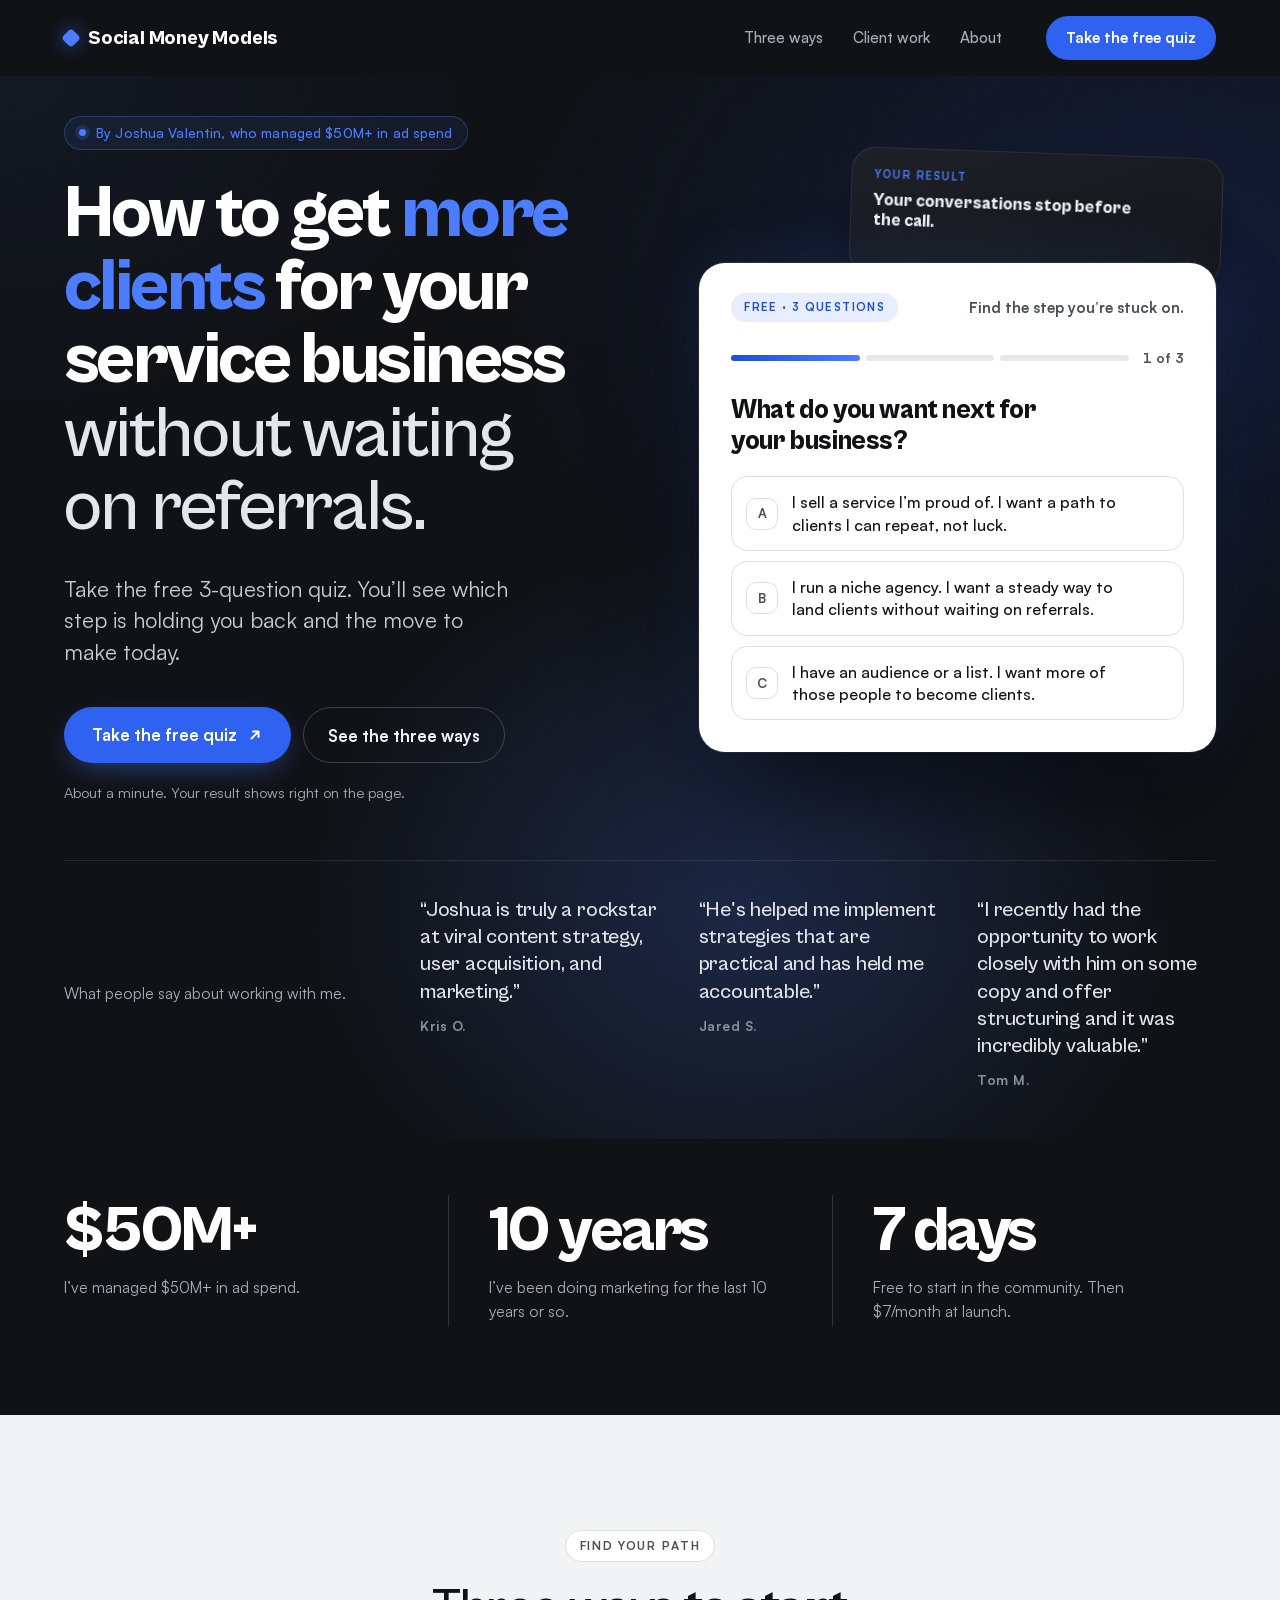
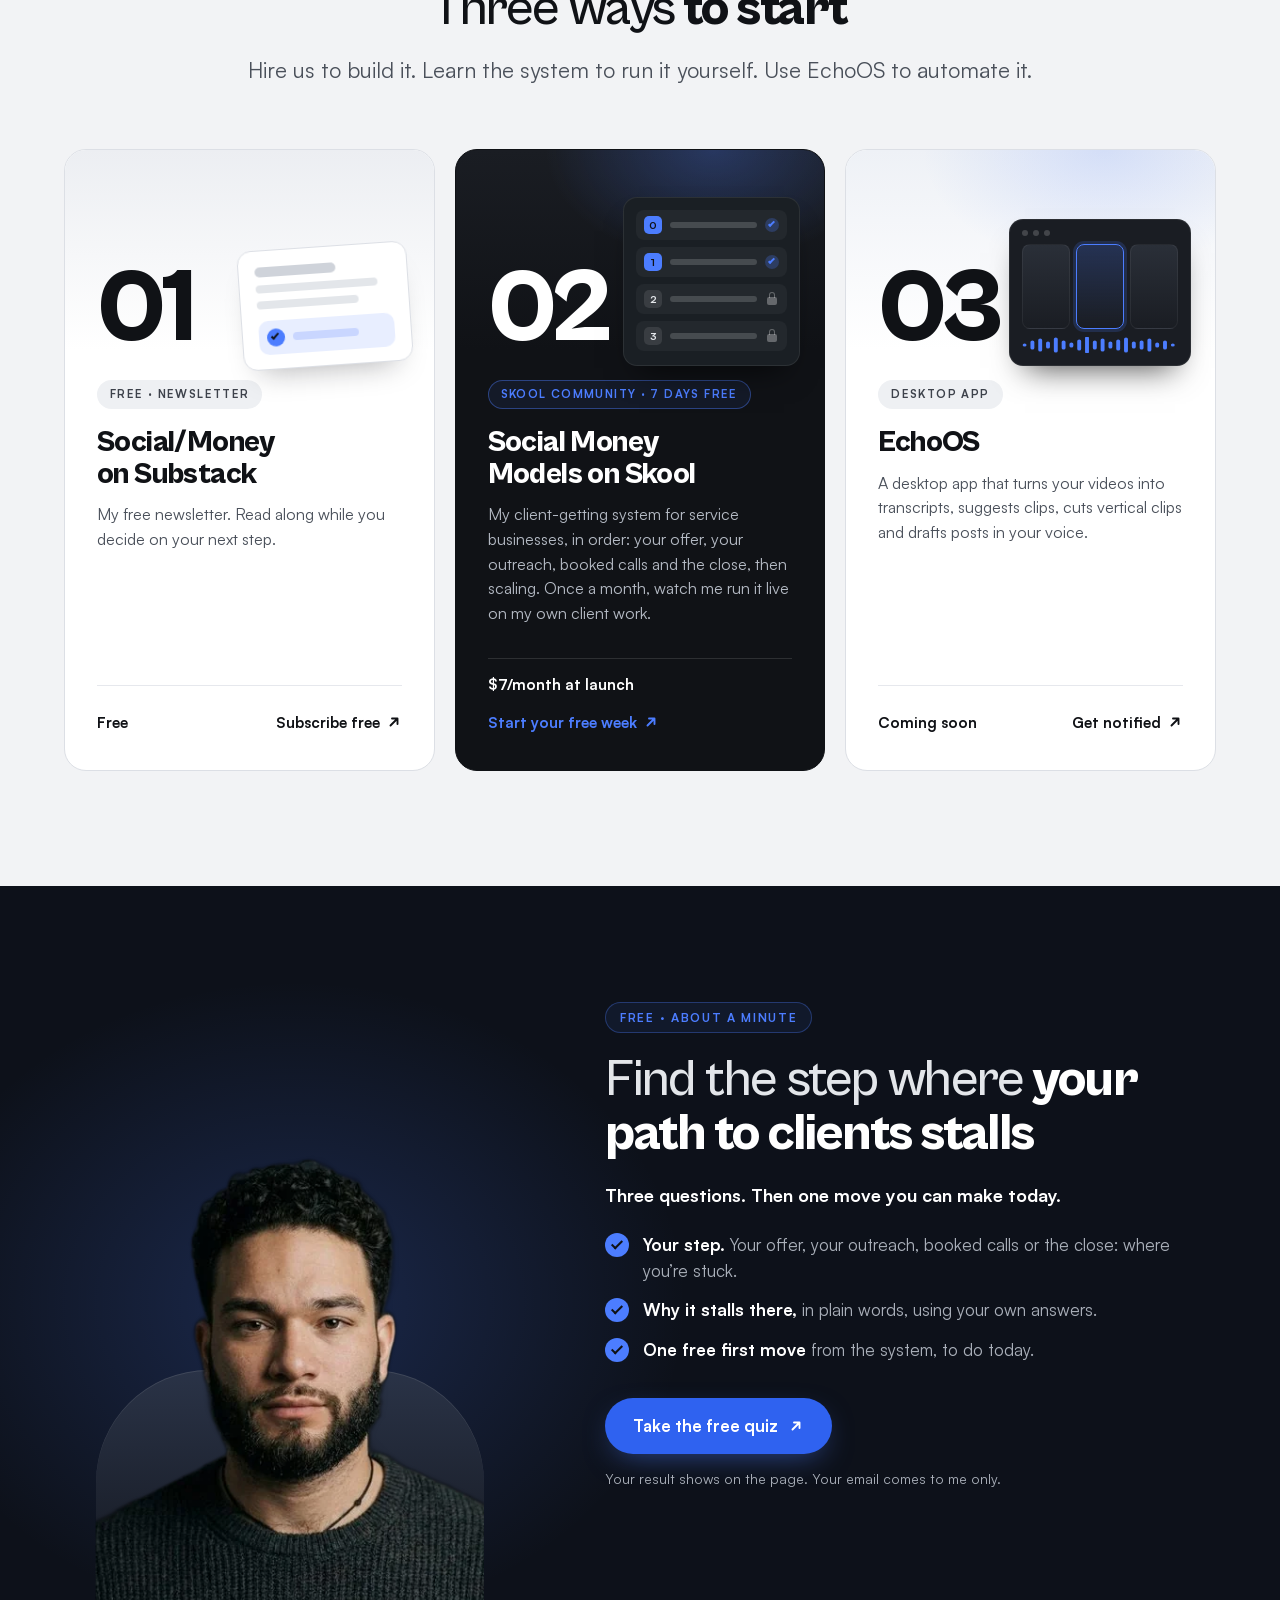
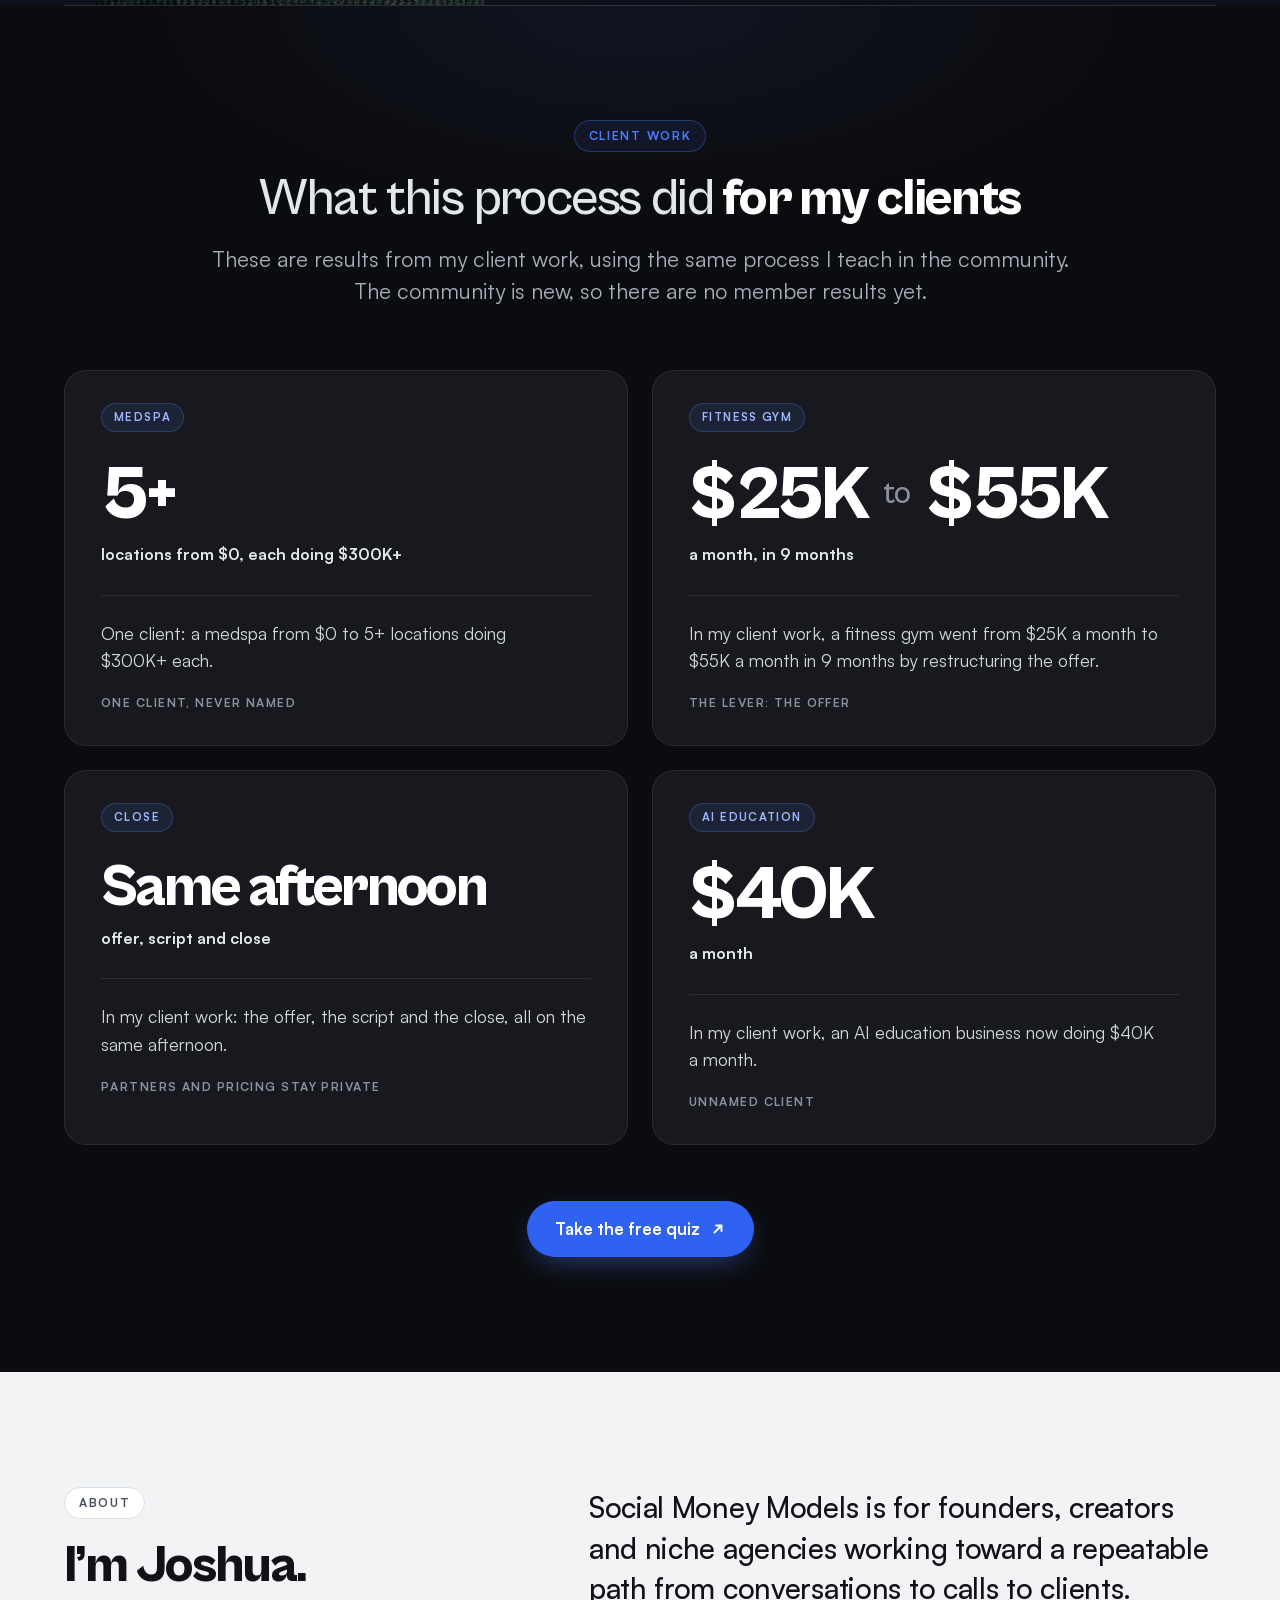
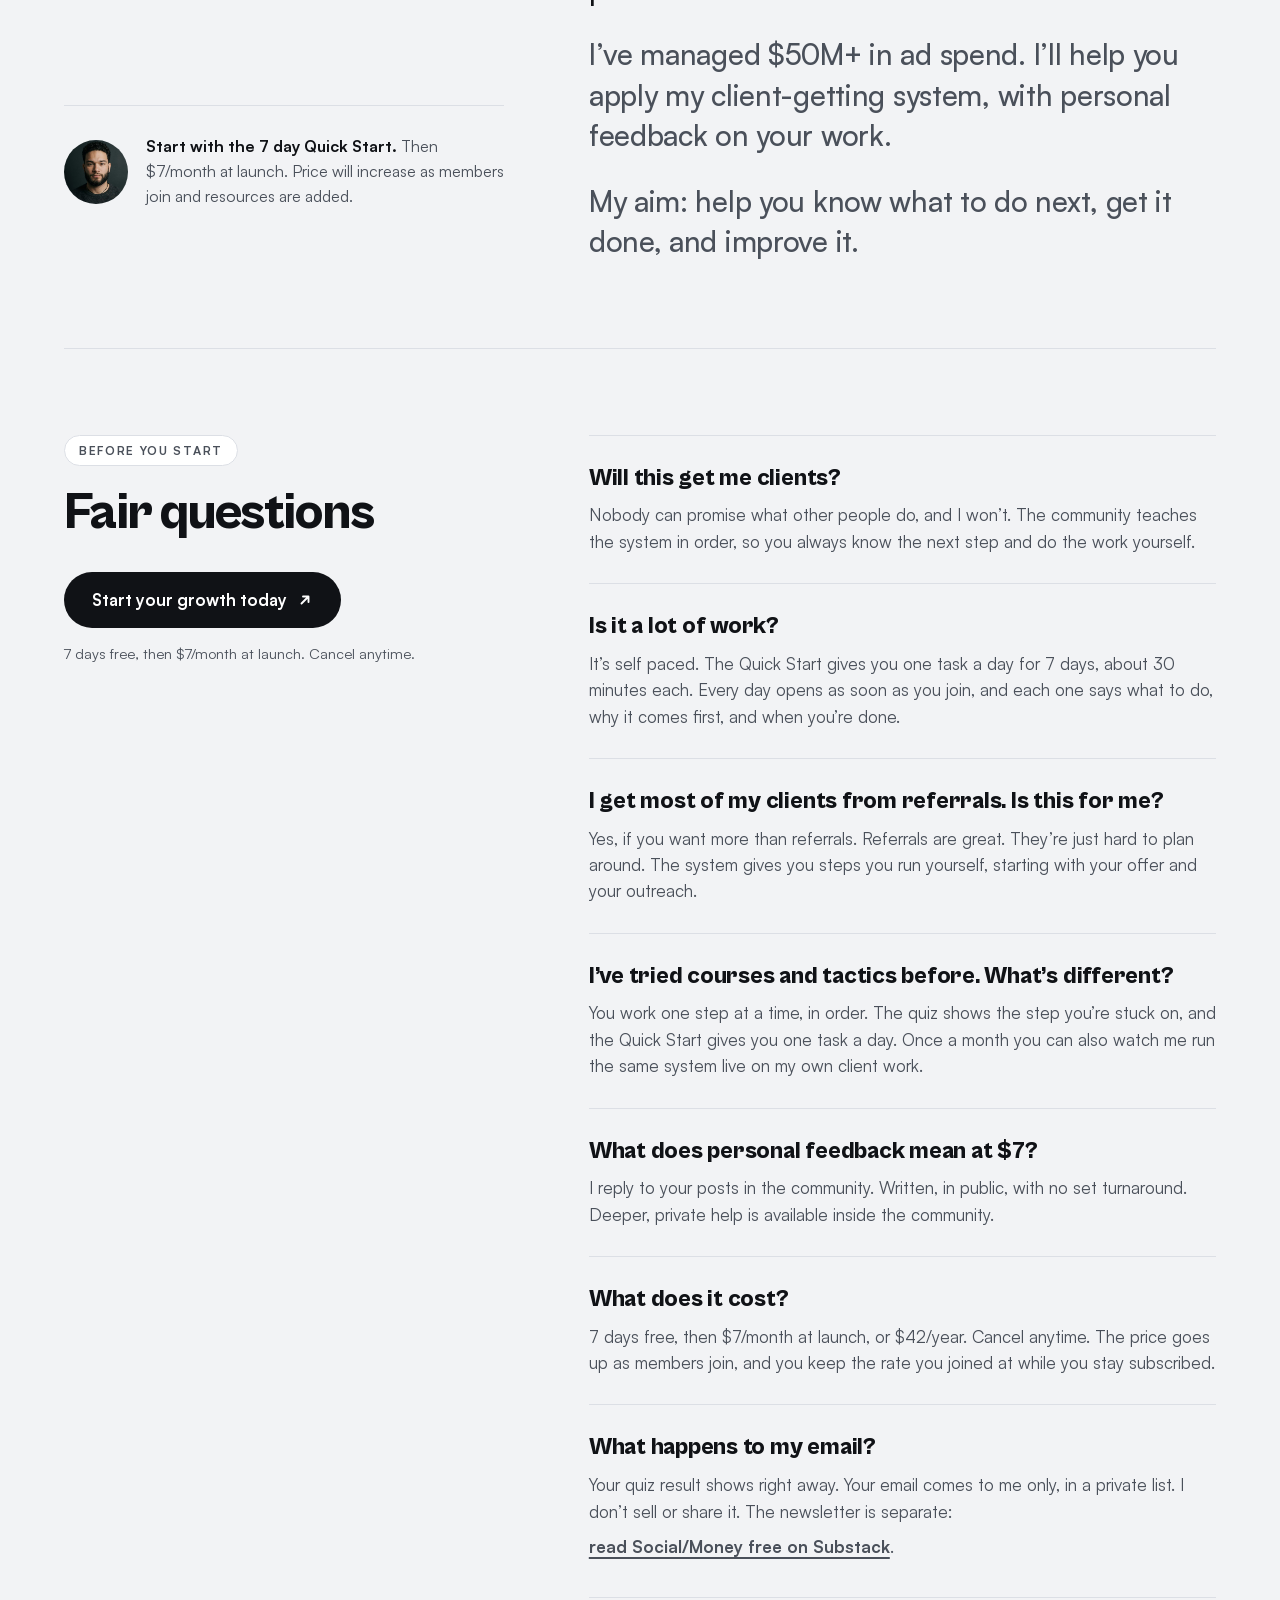
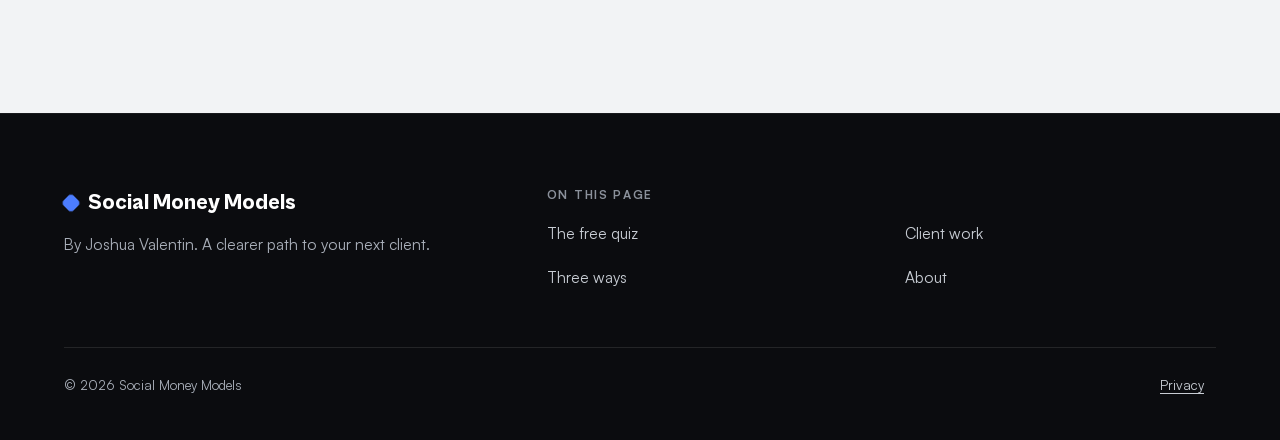
==== index.html @ dfa4a701 "Step 0 copy: one message to the whole list (D53), not up to five people" ====
<!doctype html>
<html lang="en" class="no-js">
<head>
<meta charset="utf-8">
<meta name="viewport" content="width=device-width, initial-scale=1">
<meta name="theme-color" content="#101216">
<title>How to get more clients for your service business | Social Money Models</title>
<meta name="description" content="Three questions show which step is holding your service business back, and the move to make today. By Joshua Valentin, who managed $50M+ in ad spend.">
<script>document.documentElement.className = 'js';</script>
<link rel="preload" href="assets/fonts/cabinet-grotesk-800.woff2" as="font" type="font/woff2" crossorigin>
<link rel="preload" href="assets/fonts/satoshi-400.woff2" as="font" type="font/woff2" crossorigin>
<link rel="stylesheet" href="assets/site.css">
<link rel="canonical" href="https://socialmoneymodels.com/">
<meta property="og:type" content="website">
<meta property="og:url" content="https://socialmoneymodels.com/">
<meta property="og:title" content="How to get more clients for your service business | Social Money Models">
<meta property="og:description" content="Three questions show which step is holding your service business back, and the move to make today. By Joshua Valentin, who managed $50M+ in ad spend.">
</head>
<body>
<a class="skip" href="#quiz">Skip to the 3 questions</a>

<header class="nav">
  <div class="wrap nav__in">
    <a class="nav__mark" href="#top">Social Money Models</a>
    <nav class="nav__links" aria-label="Sections">
      <a href="#ways">Three ways</a>
      <a href="#work">Client work</a>
      <a href="#about">About</a>
    </nav>
    <a class="pill-btn js-start" href="#quiz">Take the free quiz</a>
  </div>
</header>

<main id="main">
<div id="home">

  <section class="hero" id="top" aria-labelledby="hero-title">
    <div class="wrap hero__grid">
      <div class="hero__copy">
        <p class="eyebrow eyebrow--dark"><span class="eyebrow__dot" aria-hidden="true"></span>By Joshua Valentin, who managed $50M+ in ad spend</p>
        <h1 id="hero-title" class="hero__title" tabindex="-1">How to get <em>more clients</em> for your service business <span class="lt">without waiting on referrals.</span></h1>
        <p class="hero__sub">Take the free 3-question quiz. You’ll see which step is holding you back and the move to make today.</p>
        <div class="hero__acts">
          <a class="btn btn--accent js-start" href="#quiz">Take the free quiz <svg class="i" viewBox="0 0 16 16" aria-hidden="true"><path d="M4.5 11.5l7-7M6 4.5h5.5V10"/></svg></a>
          <a class="btn-ghost" href="#ways">See the three ways</a>
        </div>
        <p class="hero__under">About a minute. Your result shows right on the page.</p>
      </div>

      <div class="hero__stage">
        <div class="peek" aria-hidden="true">
          <p class="peek__tag">Your result</p>
          <p class="peek__title">Your conversations stop before the call.</p>
        </div>

        <div class="quiz" id="quiz" tabindex="-1">
          <div class="quiz__head">
            <span class="tag tag--soft">Free · 3 questions</span>
            <p class="quiz__title">Find the step you’re stuck on.</p>
          </div>

          <div class="nojs">
            <p>The 3-question quiz needs JavaScript. Here are the four places the path to clients stalls. Pick the one that sounds like you.</p>
            <details>
              <summary>I can’t say my offer in one clear line yet, or my contacts are scattered all over.</summary>
              <p><strong>Your step: the Prereq.</strong> Your offer and your list come first. Today, write one sentence that says who your service helps, the outcome, and the price.</p>
            </details>
            <details>
              <summary>Plenty of people know me and what I do, but almost nobody asks to work with me.</summary>
              <p><strong>Your step: Step 0 and Step 1.</strong> People know your work, but it isn’t turning into clients. Today, send one message to everyone who already knows your work, and offer them one short, useful thing.</p>
            </details>
            <details>
              <summary>Conversations start, but they rarely turn into a booked call.</summary>
              <p><strong>Your step: Step 2, DM to booked call.</strong> Your conversations stop before the call. Today, list every open conversation and write one next action for each.</p>
            </details>
            <details>
              <summary>I get on calls, but too many end with “let me think about it.”</summary>
              <p><strong>Your step: Step 3, the close call.</strong> Your calls end without a decision. Today, write down what your last three callers said, in their words, next to what you offered.</p>
            </details>
            <a class="btn btn--accent nojs__btn" data-skool href="https://www.skool.com/social-money-models-7594" rel="noopener">Start your growth today</a>
          </div>

          <form class="quiz__form" id="quiz-form" novalidate>
            <div class="quiz__bar">
              <button type="button" class="back" hidden><svg class="i" viewBox="0 0 16 16" aria-hidden="true"><path d="M10 3.5L5.5 8l4.5 4.5"/></svg>Back</button>
              <div class="progress" aria-hidden="true"><span></span><span></span><span></span></div>
              <p class="count" aria-live="polite">1 of 3</p>
            </div>

            <fieldset class="step" data-step="1">
              <legend class="sr">Question 1 of 3</legend>
              <p class="q" tabindex="-1" id="q1">What do you want next for your business?</p>
              <div class="opts" role="group" aria-labelledby="q1">
                <button type="button" class="opt" data-q="1" data-v="a"><span class="opt__key" aria-hidden="true">A</span><span class="opt__text">I sell a service I’m proud of. I want a path to clients I can repeat, not luck.</span></button>
                <button type="button" class="opt" data-q="1" data-v="b"><span class="opt__key" aria-hidden="true">B</span><span class="opt__text">I run a niche agency. I want a steady way to land clients without waiting on referrals.</span></button>
                <button type="button" class="opt" data-q="1" data-v="c"><span class="opt__key" aria-hidden="true">C</span><span class="opt__text">I have an audience or a list. I want more of those people to become clients.</span></button>
              </div>
            </fieldset>

            <fieldset class="step" data-step="2" hidden>
              <legend class="sr">Question 2 of 3</legend>
              <p class="q" tabindex="-1" id="q2">On a normal week, I tend to…</p>
              <div class="opts" role="group" aria-labelledby="q2">
                <button type="button" class="opt" data-q="2" data-v="a"><span class="opt__key" aria-hidden="true">A</span><span class="opt__text">Do great work for my clients, and find new ones when I can.</span></button>
                <button type="button" class="opt" data-q="2" data-v="b"><span class="opt__key" aria-hidden="true">B</span><span class="opt__text">Post something useful, then wait for people to reach out.</span></button>
                <button type="button" class="opt" data-q="2" data-v="c"><span class="opt__key" aria-hidden="true">C</span><span class="opt__text">Try a new tactic, then drop it when it doesn’t land fast.</span></button>
                <button type="button" class="opt" data-q="2" data-v="d"><span class="opt__key" aria-hidden="true">D</span><span class="opt__text">Talk to interested people, then let it drift when I’m busy.</span></button>
              </div>
            </fieldset>

            <fieldset class="step" data-step="3" hidden>
              <legend class="sr">Question 3 of 3</legend>
              <p class="q" tabindex="-1" id="q3">Honestly, the part I’m stuck on is…</p>
              <div class="opts" role="group" aria-labelledby="q3">
                <button type="button" class="opt" data-q="3" data-v="prereq"><span class="opt__key" aria-hidden="true">A</span><span class="opt__text">I can’t say my offer in one clear line yet, or my contacts are scattered all over.</span></button>
                <button type="button" class="opt" data-q="3" data-v="start"><span class="opt__key" aria-hidden="true">B</span><span class="opt__text">Plenty of people know me and what I do, but almost nobody asks to work with me.</span></button>
                <button type="button" class="opt" data-q="3" data-v="dm"><span class="opt__key" aria-hidden="true">C</span><span class="opt__text">Conversations start, but they rarely turn into a booked call.</span></button>
                <button type="button" class="opt" data-q="3" data-v="close"><span class="opt__key" aria-hidden="true">D</span><span class="opt__text">I get on calls, but too many end with “let me think about it.”</span></button>
              </div>
            </fieldset>

            <div class="step gate" data-step="4" hidden>
              <p class="q" tabindex="-1" id="q4">Your result is ready.</p>
              <p class="gate__line">Enter your email to see your step and your first move.</p>
              <label class="gate__label" for="email">Email</label>
              <div class="gate__row">
                <input class="gate__input" id="email" type="email" autocomplete="email" inputmode="email" required aria-describedby="email-error consent" placeholder="you@yourbusiness.com">
                <button class="btn btn--accent gate__btn" type="submit">Show my result</button>
              </div>
              <p class="gate__error" id="email-error" role="alert"></p>
              <p class="gate__consent" id="consent">Your result shows on the next screen. Your email comes to me only. I don’t sell or share it.</p>
            </div>

          </form>
        </div>
      </div>
    </div>
    <div class="wrap">
      <div class="creds__strip">
        <p class="creds__line">What people say about working with me.</p>
        <ul class="quotes">
          <li class="quote"><p class="quote__text">“Joshua is truly a rockstar at viral content strategy, user acquisition, and marketing.”</p><p class="quote__by">Kris O.</p></li>
          <li class="quote"><p class="quote__text">“He's helped me implement strategies that are practical and has held me accountable.”</p><p class="quote__by">Jared S.</p></li>
          <li class="quote"><p class="quote__text">“I recently had the opportunity to work closely with him on some copy and offer structuring and it was incredibly valuable.”</p><p class="quote__by">Tom M.</p></li>
        </ul>
      </div>
    </div>
  </section>

  <section class="creds" aria-label="Who is behind this">
    <div class="wrap">
      <dl class="stats">
        <div class="stat"><dt>$50M+</dt><dd>I’ve managed $50M+ in ad spend.</dd></div>
        <div class="stat"><dt>10 years</dt><dd>I’ve been doing marketing for the last 10 years or so.</dd></div>
        <div class="stat"><dt>7 days</dt><dd>Free to start in the community. Then $7/month at launch.</dd></div>
      </dl>
    </div>
  </section>

  <section class="ways" id="ways" aria-labelledby="ways-title">
    <div class="wrap">
      <header class="sec-head sec-head--center">
        <p class="eyebrow">Find your path</p>
        <h2 id="ways-title" class="h2"><span class="lt">Three ways</span> to start</h2>
        <p class="sec-sub">Hire us to build it. Learn the system to run it yourself. Use EchoOS to automate it.</p>
      </header>
      <ol class="ways__grid">
        <li class="way way--light">
          <div class="way__top" aria-hidden="true"><span class="way__num">01</span>
            <div class="vig vig--step"><span class="sk sk--w60"></span><span class="sk sk--w90"></span><span class="sk sk--w75"></span><span class="vig__check"><i></i><span class="sk sk--w55"></span></span></div>
          </div>
          <div class="way__body">
            <p class="tag">Free · Newsletter</p>
            <h3 class="way__title">Social/Money on Substack</h3>
            <p class="way__text">My free newsletter. Read along while you decide on your next step.</p>
            <div class="way__foot"><span class="way__price">Free</span><a class="way__link" data-substack href="https://thejoshuav.substack.com/subscribe" rel="noopener">Subscribe free <svg class="i" viewBox="0 0 16 16" aria-hidden="true"><path d="M4.5 11.5l7-7M6 4.5h5.5V10"/></svg></a></div>
          </div>
        </li>
        <li class="way way--dark">
          <div class="way__top" aria-hidden="true"><span class="way__num">02</span>
            <div class="vig vig--course">
              <span class="vig__row is-open"><b>0</b><span class="sk sk--w75"></span><i class="vig__tick"></i></span>
              <span class="vig__row is-open"><b>1</b><span class="sk sk--w60"></span><i class="vig__tick"></i></span>
              <span class="vig__row"><b>2</b><span class="sk sk--w90"></span><i class="vig__lock"></i></span>
              <span class="vig__row"><b>3</b><span class="sk sk--w55"></span><i class="vig__lock"></i></span>
            </div>
          </div>
          <div class="way__body">
            <p class="tag tag--outline">Skool community · 7 days free</p>
            <h3 class="way__title">Social Money Models on Skool</h3>
            <p class="way__text">My client-getting system for service businesses, in order: your offer, your outreach, booked calls and the close, then scaling. Once a month, watch me run it live on my own client work.</p>
            <div class="way__foot"><span class="way__price">$7/month at launch</span><a class="way__link" data-skool href="https://www.skool.com/social-money-models-7594" rel="noopener">Start your free week <svg class="i" viewBox="0 0 16 16" aria-hidden="true"><path d="M4.5 11.5l7-7M6 4.5h5.5V10"/></svg></a></div>
          </div>
        </li>
        <li class="way way--wash">
          <div class="way__top" aria-hidden="true"><span class="way__num">03</span>
            <div class="vig vig--app"><span class="vig__dots"><i></i><i></i><i></i></span><span class="vig__clips"><i></i><i class="is-on"></i><i></i></span>
              <svg class="vig__wave" viewBox="0 0 120 16" preserveAspectRatio="none"><path d="M2 8h0M8 5v6M14 3v10M20 6v4M26 2v12M32 5v6M38 7v2M44 4v8M50 1v14M56 5v6M62 3v10M68 6v4M74 4v8M80 2v12M86 6v4M92 5v6M98 3v10M104 7v2M110 5v6M116 8h0"/></svg>
            </div>
          </div>
          <div class="way__body">
            <p class="tag">Desktop app</p>
            <h3 class="way__title">EchoOS</h3>
            <p class="way__text">A desktop app that turns your videos into transcripts, suggests clips, cuts vertical clips and drafts posts in your voice.</p>
            <div class="way__foot"><span class="way__price">Coming soon</span><a class="way__link" data-notify-toggle aria-controls="notify-echoos" aria-expanded="false" href="https://tryechoos.com/#top" rel="noopener">Get notified <svg class="i" viewBox="0 0 16 16" aria-hidden="true"><path d="M4.5 11.5l7-7M6 4.5h5.5V10"/></svg></a></div>
            <form class="notify" id="notify-echoos" novalidate hidden>
              <label class="notify__label" for="notify-email">Your email</label>
              <div class="notify__row">
                <input class="gate__input notify__input" id="notify-email" type="email" autocomplete="email" inputmode="email" required aria-describedby="notify-error notify-note" placeholder="you@yourbusiness.com">
                <button class="btn btn--accent notify__btn" type="submit">Notify me</button>
              </div>
              <p class="gate__error notify__error" id="notify-error" role="alert"></p>
              <p class="notify__note" id="notify-note" role="status">I’ll email you when EchoOS opens. I don’t sell or share your email.</p>
            </form>
          </div>
        </li>
      </ol>
    </div>
  </section>

  <section class="magnet" aria-labelledby="magnet-title">
    <div class="wrap magnet__grid">
      <div class="magnet__art">
        <figure class="magnet__photo">
          <img src="assets/joshua-cut.webp" width="480" height="480" alt="Joshua Valentin" loading="lazy" decoding="async">
        </figure>
      </div>
      <div class="magnet__copy">
        <p class="eyebrow eyebrow--dark">Free · About a minute</p>
        <h2 id="magnet-title" class="h2"><span class="lt">Find the step where</span> your path to clients stalls</h2>
        <p class="magnet__bold">Three questions. Then one move you can make today.</p>
        <ul class="checks">
          <li><strong>Your step.</strong> Your offer, your outreach, booked calls or the close: where you’re stuck.</li>
          <li><strong>Why it stalls there,</strong> in plain words, using your own answers.</li>
          <li><strong>One free first move</strong> from the system, to do today.</li>
        </ul>
        <a class="btn btn--accent js-start" href="#quiz">Take the free quiz <svg class="i" viewBox="0 0 16 16" aria-hidden="true"><path d="M4.5 11.5l7-7M6 4.5h5.5V10"/></svg></a>
        <p class="magnet__small">Your result shows on the page. Your email comes to me only.</p>
      </div>
    </div>
  </section>

  <section class="work" id="work" aria-labelledby="work-title">
    <div class="wrap">
      <header class="sec-head sec-head--center">
        <p class="eyebrow eyebrow--dark">Client work</p>
        <h2 id="work-title" class="h2"><span class="lt">What this process did</span> for my clients</h2>
        <p class="sec-sub">These are results from my client work, using the same process I teach in the community. The community is new, so there are no member results yet.</p>
      </header>
      <div class="work__grid">
        <article class="case">
          <p class="tag tag--dark">Medspa</p>
          <p class="case__fig">5+</p>
          <p class="case__unit">locations from $0, each doing $300K+</p>
          <p class="case__line">One client: a medspa from $0 to 5+ locations doing $300K+ each.</p>
          <p class="case__foot">One client, never named</p>
        </article>
        <article class="case">
          <p class="tag tag--dark">Fitness gym</p>
          <p class="case__fig">$25K <span class="case__to">to</span> $55K</p>
          <p class="case__unit">a month, in 9 months</p>
          <p class="case__line">In my client work, a fitness gym went from $25K a month to $55K a month in 9 months by restructuring the offer.</p>
          <p class="case__foot">The lever: the offer</p>
        </article>
        <article class="case">
          <p class="tag tag--dark">Close</p>
          <p class="case__fig case__fig--word">Same afternoon</p>
          <p class="case__unit">offer, script and close</p>
          <p class="case__line">In my client work: the offer, the script and the close, all on the same afternoon.</p>
          <p class="case__foot">Partners and pricing stay private</p>
        </article>
        <article class="case">
          <p class="tag tag--dark">AI education</p>
          <p class="case__fig">$40K</p>
          <p class="case__unit">a month</p>
          <p class="case__line">In my client work, an AI education business now doing $40K a month.</p>
          <p class="case__foot">Unnamed client</p>
        </article>
      </div>
      <div class="work__act">
        <a class="btn btn--accent js-start" href="#quiz">Take the free quiz <svg class="i" viewBox="0 0 16 16" aria-hidden="true"><path d="M4.5 11.5l7-7M6 4.5h5.5V10"/></svg></a>
      </div>
    </div>
  </section>

  <section class="about" id="about" aria-labelledby="about-title">
    <div class="wrap about__grid">
      <div class="about__lead">
        <p class="eyebrow">About</p>
        <h2 id="about-title" class="h2">I’m Joshua.</h2>
      </div>
      <div class="about__text">
        <div class="about__big">
          <p>Social Money Models is for founders, creators and niche agencies working toward a repeatable path from conversations to calls to clients.</p>
          <p>I’ve managed $50M+ in ad spend. I’ll help you apply my client-getting system, with personal feedback on your work.</p>
          <p>My aim: help you know what to do next, get it done, and improve it.</p>
        </div>
        <div class="about__sign">
          <img src="assets/joshua.jpg" width="480" height="480" alt="" loading="lazy" decoding="async">
          <p><strong>Start with the 7 day Quick Start.</strong> Then $7/month at launch. Price will increase as members join and resources are added.</p>
        </div>
      </div>
    </div>
  </section>

  <section class="faq" aria-labelledby="faq-title">
    <div class="wrap faq__grid">
      <div class="faq__lead">
        <p class="eyebrow">Before you start</p>
        <h2 id="faq-title" class="h2">Fair questions</h2>
        <a class="btn btn--ink" data-skool href="https://www.skool.com/social-money-models-7594" rel="noopener">Start your growth today <svg class="i" viewBox="0 0 16 16" aria-hidden="true"><path d="M4.5 11.5l7-7M6 4.5h5.5V10"/></svg></a>
        <p class="faq__under">7 days free, then $7/month at launch. Cancel anytime.</p>
      </div>
      <dl class="faq__list">
        <div>
          <dt>Will this get me clients?</dt>
          <dd>Nobody can promise what other people do, and I won’t. The community teaches the system in order, so you always know the next step and do the work yourself.</dd>
        </div>
        <div>
          <dt>Is it a lot of work?</dt>
          <dd>It’s self paced. The Quick Start gives you one task a day for 7 days, about 30 minutes each. Every day opens as soon as you join, and each one says what to do, why it comes first, and when you’re done.</dd>
        </div>
        <div>
          <dt>I get most of my clients from referrals. Is this for me?</dt>
          <dd>Yes, if you want more than referrals. Referrals are great. They’re just hard to plan around. The system gives you steps you run yourself, starting with your offer and your outreach.</dd>
        </div>
        <div>
          <dt>I’ve tried courses and tactics before. What’s different?</dt>
          <dd>You work one step at a time, in order. The quiz shows the step you’re stuck on, and the Quick Start gives you one task a day. Once a month you can also watch me run the same system live on my own client work.</dd>
        </div>
        <div>
          <dt>What does personal feedback mean at $7?</dt>
          <dd>I reply to your posts in the community. Written, in public, with no set turnaround. Deeper, private help is available inside the community.</dd>
        </div>
        <div>
          <dt>What does it cost?</dt>
          <dd>7 days free, then $7/month at launch, or $42/year. Cancel anytime. The price goes up as members join, and you keep the rate you joined at while you stay subscribed.</dd>
        </div>
        <div>
          <dt>What happens to my email?</dt>
          <dd>Your quiz result shows right away. Your email comes to me only, in a private list. I don’t sell or share it. The newsletter is separate: <a class="link-plain" data-substack href="https://thejoshuav.substack.com/subscribe" rel="noopener">read Social/Money free on Substack</a>.</dd>
        </div>
      </dl>
    </div>
  </section>
</div>

<div id="result" hidden>
  <article class="result" data-result="prereq" hidden>
    <header class="result__head">
      <div class="wrap result__head-in">
        <p class="eyebrow eyebrow--dark"><span class="eyebrow__dot" aria-hidden="true"></span>Your step: the Prereq</p>
        <h1 class="result__title" tabindex="-1">Your offer and your list come first.</h1>
        <p class="result__echo">You said you want <span data-echo="1"></span>. On a normal week you <span data-echo="2"></span>. And the honest part: <span data-echo="3"></span>.</p>
        <p class="result__comfort">It’s one step, not your whole business. Start there.</p>
      </div>
    </header>
    <div class="result__body">
      <div class="wrap">
        <div class="result__cause">
          <section class="cause">
            <p class="tag">Why it stalls here</p>
            <h2 class="sr">Why it stalls here</h2>
            <p>Everything later runs on the offer and the list. If you can’t say who you help, what they get and the price in one line, every message has to explain it from scratch. And when your contacts live in five places, you never know who to talk to first.</p>
          </section>
          <section class="cause cause--fix">
            <p class="tag tag--light">What moves it</p>
            <h2 class="sr">What moves it</h2>
            <p>Get the offer into one sentence. Put the people you can reasonably contact into one list. Then build one useful free resource to offer them.</p>
          </section>
        </div>
        <section class="guide">
          <header class="guide__head">
            <p class="eyebrow">Your first move</p>
            <h2 class="h2">Write your offer in one line</h2>
            <p class="guide__lead">Free, from Day 1 of the Quick Start. The Quick Start walks you through the offer, the list and the lead magnet in Days 1 to 3.</p>
          </header>
          <div class="move">
            <div class="move__top"><span class="tag tag--soft">Quick Start · Day 1</span></div>
            <h3>The offer in one line</h3>
            <p class="move__what">Write one sentence that says who your service helps, the outcome, and the price.</p>
            <p><strong>Why this first:</strong> People need to understand what you do before they can decide whether it matters to them.</p>
            <div class="move__cols">
              <div class="move__steps">
                <p class="move__h">The steps</p>
                <ol>
                  <li>Write the name of the service you currently sell.</li>
                  <li>Name one specific kind of person who buys it.</li>
                  <li>Write the outcome that person wants in their own words.</li>
                  <li>Add your current price or the basis for a quote.</li>
                  <li>Cut any words from the sentence that you would not say aloud.</li>
                </ol>
              </div>
              <div>
                <p class="move__h">Fill in</p>
                <blockquote class="tpl">
                  <p>I help <span class="slot">specific person</span> <span class="slot">clear outcome</span> through <span class="slot">your service</span> for <span class="slot">price or clear quote basis</span>.</p>
                </blockquote>
                <p class="rules">Use the actual price you charge. If the job varies, state what determines the price.</p>
              </div>
            </div>
            <p class="move__done"><strong>Done when:</strong> One completed offer sentence is saved in your working document.</p>
          </div>
          <div class="move__cta">
            <a class="btn btn--accent" data-skool href="https://www.skool.com/social-money-models-7594" rel="noopener">Start your growth today <svg class="i" viewBox="0 0 16 16" aria-hidden="true"><path d="M4.5 11.5l7-7M6 4.5h5.5V10"/></svg></a>
            <p>The Quick Start is in the community. 7 days free, then $7/month at launch.</p>
          </div>
        </section>
      </div>
    </div>
  </article>

  <article class="result" data-result="start" hidden>
    <header class="result__head">
      <div class="wrap result__head-in">
        <p class="eyebrow eyebrow--dark"><span class="eyebrow__dot" aria-hidden="true"></span>Your step: Step 0 and Step 1</p>
        <h1 class="result__title" tabindex="-1">People know your work, but it isn’t turning into clients.</h1>
        <p class="result__echo">You said you want <span data-echo="1"></span>. On a normal week you <span data-echo="2"></span>. And the honest part: <span data-echo="3"></span>.</p>
        <p class="result__comfort">It’s one step, not your whole business. Start there.</p>
      </div>
    </header>
    <div class="result__body">
      <div class="wrap">
        <div class="result__cause">
          <section class="cause">
            <p class="tag">Why it stalls here</p>
            <h2 class="sr">Why it stalls here</h2>
            <p>Knowing you isn’t the same as being asked. Most of the people who’ve seen your work don’t know you’re taking clients, or what to ask you for. More posting alone can’t fix that.</p>
          </section>
          <section class="cause cause--fix">
            <p class="tag tag--light">What moves it</p>
            <h2 class="sr">What moves it</h2>
            <p>Step 0: send one message to everyone who already knows you, with something useful. Step 1: tell your wider audience who you help, and offer the same thing.</p>
          </section>
        </div>
        <section class="guide">
          <header class="guide__head">
            <p class="eyebrow">Your first move</p>
            <h2 class="h2">Message everyone who knows your work</h2>
            <p class="guide__lead">Free, from Day 4 of the Quick Start. Days 3 to 5 cover the free resource, the full Step 0 message and the Step 1 announcement.</p>
          </header>
          <div class="move">
            <div class="move__top"><span class="tag tag--soft">Quick Start · Day 4</span></div>
            <h3>The Step 0 reactivation message</h3>
            <p class="move__what">Offer something useful, personally, to people who already know your work.</p>
            <p><strong>Why this first:</strong> A useful message can reopen a conversation that went quiet.</p>
            <div class="move__cols">
              <div class="move__steps">
                <p class="move__h">The steps</p>
                <ol>
                  <li>Put your past customers, old leads and warm contacts in one list.</li>
                  <li>Pick one short, useful thing you already have, like a checklist, a guide or a post you wrote. Nothing yet? Build it first with Day 3 of the Quick Start, then send.</li>
                  <li>Replace the gaps with details from the real relationship.</li>
                  <li>Email your whole list in one go. Send texts and DMs one at a time, past customers first.</li>
                  <li>Record the send date beside each name.</li>
                </ol>
              </div>
              <div>
                <p class="move__h">Copy and send</p>
                <blockquote class="tpl tpl--dm">
                  <p>Hi <span class="slot">name</span>, I was thinking about our work on <span class="slot">real context</span>. I put together a short <span class="slot">format</span> to help <span class="slot">buyer</span> <span class="slot">small task</span>. Thought it might be useful for you. Would you like me to send it?</p>
                </blockquote>
                <p class="rules">The opening refers to something true. No booking link or pitch attached.</p>
              </div>
            </div>
            <p class="move__done"><strong>Done when:</strong> Everyone on your list has the message. Long list? Past customers today, the rest over the next two days.</p>
          </div>
          <div class="move__cta">
            <a class="btn btn--accent" data-skool href="https://www.skool.com/social-money-models-7594" rel="noopener">Start your growth today <svg class="i" viewBox="0 0 16 16" aria-hidden="true"><path d="M4.5 11.5l7-7M6 4.5h5.5V10"/></svg></a>
            <p>The Quick Start is in the community. 7 days free, then $7/month at launch.</p>
          </div>
        </section>
      </div>
    </div>
  </article>

  <article class="result" data-result="dm" hidden>
    <header class="result__head">
      <div class="wrap result__head-in">
        <p class="eyebrow eyebrow--dark"><span class="eyebrow__dot" aria-hidden="true"></span>Your step: Step 2, DM to booked call</p>
        <h1 class="result__title" tabindex="-1">Your conversations stop before the call.</h1>
        <p class="result__echo">You said you want <span data-echo="1"></span>. On a normal week you <span data-echo="2"></span>. And the honest part: <span data-echo="3"></span>.</p>
        <p class="result__comfort">It’s one step, not your whole business. Start there.</p>
      </div>
    </header>
    <div class="result__body">
      <div class="wrap">
        <div class="result__cause">
          <section class="cause">
            <p class="tag">Why it stalls here</p>
            <h2 class="sr">Why it stalls here</h2>
            <p>The conversation has nowhere to go. You answer their question, they say thanks, and it ends. Nobody is keeping track, so the next message never gets sent.</p>
          </section>
          <section class="cause cause--fix">
            <p class="tag tag--light">What moves it</p>
            <h2 class="sr">What moves it</h2>
            <p>Track every conversation, answer with one good question, and know the next action for each person. Then make the move to a call once you know they need it.</p>
          </section>
        </div>
        <section class="guide">
          <header class="guide__head">
            <p class="eyebrow">Your first move</p>
            <h2 class="h2">Answer every open conversation</h2>
            <p class="guide__lead">Free, from Day 6 of the Quick Start. Step 2, DM to booked call, covers the move to the call. It’s Coming Soon: I’m building it now, and it opens to paying members.</p>
          </header>
          <div class="move">
            <div class="move__top"><span class="tag tag--soft">Quick Start · Day 6</span></div>
            <h3>Track replies and answer the first responses</h3>
            <p class="move__what">Record what happened and give each reply a useful first response.</p>
            <p><strong>Why this first:</strong> A request can disappear in a busy inbox if you do not record it.</p>
            <div class="move__cols">
              <div class="move__steps">
                <p class="move__h">The steps</p>
                <ol>
                  <li>List every open conversation in one sheet.</li>
                  <li>Record each reply against the correct person.</li>
                  <li>Answer each one using the reply under Copy and send.</li>
                  <li>Record the next action for each open conversation.</li>
                </ol>
              </div>
              <div>
                <p class="move__h">Copy and send</p>
                <blockquote class="tpl tpl--dm">
                  <p>Thanks for explaining. It sounds like <span class="slot">brief, accurate reflection</span>. Which part is hardest to work out right now?</p>
                </blockquote>
                <p class="rules">Ask one question at a time. Let the answer guide your next reply.</p>
              </div>
            </div>
            <p class="move__done"><strong>Done when:</strong> One dated tracker update records all replies and responses so far, or records zero replies.</p>
          </div>
          <div class="move__cta">
            <a class="btn btn--accent" data-skool href="https://www.skool.com/social-money-models-7594" rel="noopener">Start your growth today <svg class="i" viewBox="0 0 16 16" aria-hidden="true"><path d="M4.5 11.5l7-7M6 4.5h5.5V10"/></svg></a>
            <p>The Quick Start is in the community. 7 days free, then $7/month at launch.</p>
          </div>
        </section>
      </div>
    </div>
  </article>

  <article class="result" data-result="close" hidden>
    <header class="result__head">
      <div class="wrap result__head-in">
        <p class="eyebrow eyebrow--dark"><span class="eyebrow__dot" aria-hidden="true"></span>Your step: Step 3, the close call</p>
        <h1 class="result__title" tabindex="-1">Your calls end without a decision.</h1>
        <p class="result__echo">You said you want <span data-echo="1"></span>. On a normal week you <span data-echo="2"></span>. And the honest part: <span data-echo="3"></span>.</p>
        <p class="result__comfort">It’s one step, not your whole business. Start there.</p>
      </div>
    </header>
    <div class="result__body">
      <div class="wrap">
        <div class="result__cause">
          <section class="cause">
            <p class="tag">Why it stalls here</p>
            <h2 class="sr">Why it stalls here</h2>
            <p>The call is doing work the offer should have done. If what they told you and what you offered don’t match, or the price arrives as a surprise, “let me think about it” is the polite way out.</p>
          </section>
          <section class="cause cause--fix">
            <p class="tag tag--light">What moves it</p>
            <h2 class="sr">What moves it</h2>
            <p>Go in knowing their problem in their words, with an offer that answers it and a real price. Then help the person decide whether your service fits.</p>
          </section>
        </div>
        <section class="guide">
          <header class="guide__head">
            <p class="eyebrow">Your first move</p>
            <h2 class="h2">Review your last three calls</h2>
            <p class="guide__lead">Free, and not a Quick Start lesson: the Quick Start doesn’t teach calls. In the trial, start with Day 1, the offer in one line, since the call is often doing the offer’s work.</p>
          </header>
          <div class="move">
            <div class="move__top"><span class="tag tag--soft">Do this today</span></div>
            <h3>Your last three calls</h3>
            <p class="move__what">Write down what each person said, in their words, next to what you offered.</p>
            <p><strong>Why this first:</strong> Their words show what they care about and what needs explaining.</p>
            <div class="move__cols">
              <div class="move__steps">
                <p class="move__h">The steps</p>
                <ol>
                  <li>Pick your last three sales calls.</li>
                  <li>For each, write the problem they described, in their words.</li>
                  <li>Write the offer and the price you gave them.</li>
                  <li>Mark where the two don’t match.</li>
                  <li>Save one question you want help with next.</li>
                </ol>
              </div>
              <div>
                <p class="move__h">Fill in, once per call</p>
                <blockquote class="tpl">
                  <p>They said: <span class="slot">their problem, in their words</span>.</p>
                  <p>I offered: <span class="slot">your offer and price</span>.</p>
                  <p>The gap: <span class="slot">what didn’t match</span>.</p>
                </blockquote>
                <p class="rules">Keep the record factual.</p>
              </div>
            </div>
            <p class="move__done"><strong>Done when:</strong> All three calls are written down, with one question for next time.</p>
          </div>
          <div class="move__cta">
            <a class="btn btn--accent" data-skool href="https://www.skool.com/social-money-models-7594" rel="noopener">Start your growth today <svg class="i" viewBox="0 0 16 16" aria-hidden="true"><path d="M4.5 11.5l7-7M6 4.5h5.5V10"/></svg></a>
            <p>The Quick Start is in the community. 7 days free, then $7/month at launch.</p>
          </div>
        </section>
      </div>
    </div>
  </article>

  <section class="path" aria-labelledby="path-title">
    <div class="wrap">
      <header class="guide__head">
        <p class="eyebrow">The system, in order</p>
        <h2 id="path-title" class="h2">Where your step fits</h2>
      </header>
      <ol class="steps">
        <li class="steprow" data-row="prereq"><span class="steprow__n">P</span><div class="steprow__copy"><h3>Prereq</h3><p>Your offer, your list and one free lead magnet.</p></div><div class="steprow__side"><span class="tag tag--here">You are here</span><span class="steprow__when">Basics in the Quick Start</span></div></li>
        <li class="steprow" data-row="s0"><span class="steprow__n">0</span><div class="steprow__copy"><h3>Step 0, database reactivation</h3><p>Send one message to everyone who already knows you.</p></div><div class="steprow__side"><span class="tag tag--here">You are here</span><span class="steprow__when">Open in the trial</span></div></li>
        <li class="steprow" data-row="s1"><span class="steprow__n">1</span><div class="steprow__copy"><h3>Step 1, announcement launch</h3><p>Tell your wider audience who you help, and offer something useful.</p></div><div class="steprow__side"><span class="tag tag--here">You are here</span><span class="steprow__when">Open in the trial</span></div></li>
        <li class="steprow" data-row="s2"><span class="steprow__n">2</span><div class="steprow__copy"><h3>Step 2, DM to booked call</h3><p>Move a real conversation to a booked call.</p></div><div class="steprow__side"><span class="tag tag--here">You are here</span><span class="steprow__when">Coming soon for members</span></div></li>
        <li class="steprow" data-row="s3"><span class="steprow__n">3</span><div class="steprow__copy"><h3>Step 3, the close call</h3><p>Help the person decide whether your service fits.</p></div><div class="steprow__side"><span class="tag tag--here">You are here</span><span class="steprow__when">Coming soon for members</span></div></li>
        <li class="steprow" data-row="scale"><span class="steprow__n">S</span><div class="steprow__copy"><h3>Scale</h3><p>Ads and content, once closes come in.</p></div><div class="steprow__side"><span class="tag tag--here">You are here</span><span class="steprow__when">Coming soon for members</span></div></li>
      </ol>
    </div>
  </section>

  <section class="next" aria-labelledby="next-title">
    <div class="wrap next__in">
      <div>
        <p class="eyebrow eyebrow--dark">Next</p>
        <h2 id="next-title" class="h2">Start with the Quick Start</h2>
        <p class="next__lead">Start the 7-day free trial of Social Money Models. The 7 day Quick Start opens when you join. Step 2, Step 3 and Scale open to paying members as I add them.</p>
        <div class="next__acts">
          <a class="btn btn--accent" data-skool href="https://www.skool.com/social-money-models-7594" rel="noopener">Start your 7-day free trial <svg class="i" viewBox="0 0 16 16" aria-hidden="true"><path d="M4.5 11.5l7-7M6 4.5h5.5V10"/></svg></a>
          <p class="next__under">7 days free, then $7/month at launch. Cancel anytime.</p>
        </div>
        <p class="next__alt">Not ready yet? <a class="link-plain" data-substack href="https://thejoshuav.substack.com/subscribe" rel="noopener">Read Social/Money free on Substack</a></p>
      </div>
      <div class="next__side">
        <p class="next__proof">From my client work: a medspa from $0 to 5+ locations doing $300K+ each.</p>
        <div class="sign">
          <img src="assets/joshua.jpg" width="480" height="480" alt="Joshua Valentin" decoding="async">
          <p><strong>Joshua Valentin.</strong> I’ve managed $50M+ in ad spend.</p>
        </div>
        <button type="button" class="link-plain retake">Retake the 3 questions</button>
      </div>
    </div>
  </section>
</div>
</main>

<footer class="foot">
  <div class="wrap">
    <div class="foot__top">
      <div class="foot__brand">
        <p class="foot__mark">Social Money Models</p>
        <p class="foot__by">By Joshua Valentin. A clearer path to your next client.</p>
      </div>
      <nav class="foot__nav" aria-label="Footer">
        <p class="foot__h">On this page</p>
        <a href="#quiz">The free quiz</a>
        <a href="#ways">Three ways</a>
        <a href="#work">Client work</a>
        <a href="#about">About</a>
      </nav>
    </div>
    <div class="foot__base">
      <p>© 2026 Social Money Models</p>
      <p><a href="/privacy.html">Privacy</a></p>
    </div>
  </div>
</footer>

<script src="assets/site.js" defer></script>
</body>
</html>
---- assets/site.css ----
/* Social Money Models homepage v5. v4's OnePeak structure and components, 0xcreator3 dark hero mood.
   Blue accent (Joshua's palette option 1), used with restraint: buttons, the hero headline phrase, small pills and ticks,
   focus rings and the glows. No accent-filled bands or cards. --accent (#4C7DFF) on dark, --accent-deep (#1D4ED8) on light,
   --accent-btn (#2F62F0) behind white button text (round 1, D6). */

@font-face { font-family: "Cabinet Grotesk"; src: url("fonts/cabinet-grotesk-500.woff2") format("woff2"); font-weight: 500; font-display: swap; }
@font-face { font-family: "Cabinet Grotesk"; src: url("fonts/cabinet-grotesk-800.woff2") format("woff2"); font-weight: 800; font-display: swap; }
@font-face { font-family: "Satoshi"; src: url("fonts/satoshi-400.woff2") format("woff2"); font-weight: 400; font-display: swap; }
@font-face { font-family: "Satoshi"; src: url("fonts/satoshi-500.woff2") format("woff2"); font-weight: 500; font-display: swap; }
@font-face { font-family: "Satoshi"; src: url("fonts/satoshi-700.woff2") format("woff2"); font-weight: 700; font-display: swap; }

:root {
  --ink: #101216;
  --black: #0B0C0F;
  --bg: #F2F3F5;
  --paper: #FFFFFF;
  --muted: #4A505A;
  --line: #DCDFE5;
  --line-soft: #E6E8ED;
  --on-dark: #F2F3F5;
  --muted-dark: #A9AFB9;
  --dim-dark: #8B919B;
  --card-dark: #17191E;
  --accent: #4C7DFF;
  --accent-deep: #1D4ED8;
  --accent-btn: #2F62F0;
  --accent-wash: #E8EEFF;
  --on-accent: #0B1A40;

  --font-display: "Cabinet Grotesk", ui-sans-serif, system-ui, sans-serif;
  --font-text: "Satoshi", ui-sans-serif, system-ui, sans-serif;

  --h1: clamp(2.5rem, 1.15rem + 4.3vw, 5rem);
  --h2: clamp(2rem, 1.2rem + 2.6vw, 3.6rem);
  --lead: clamp(1.125rem, 1rem + 0.45vw, 1.375rem);
  --body: 1.0625rem;

  --edge: clamp(20px, 5vw, 80px);
  --section: clamp(80px, 9vw, 128px);
  --max: 1280px;

  --ease-out: cubic-bezier(0.22, 1, 0.36, 1);
}

/* ---------- reset ---------- */
*, *::before, *::after { box-sizing: border-box; }
html { -webkit-text-size-adjust: 100%; text-size-adjust: 100%; scroll-behavior: smooth; }
body { margin: 0; background: var(--bg); color: var(--ink); font-family: var(--font-text); font-size: var(--body); line-height: 1.55; -webkit-font-smoothing: antialiased; overflow-x: hidden; }
h1, h2, h3, p, figure, ul, ol, dl, dd, blockquote, fieldset { margin: 0; }
ul, ol { padding: 0; list-style: none; }
fieldset { border: 0; padding: 0; min-width: 0; }
img { display: block; max-width: 100%; height: auto; }
button, input { font: inherit; color: inherit; }
button { background: none; border: 0; padding: 0; cursor: pointer; }
a { color: inherit; }
em { font-style: normal; }
[hidden] { display: none !important; }
::selection { background: var(--accent); color: var(--ink); }
h1, h2, h3 { font-family: var(--font-display); font-weight: 800; text-wrap: balance; }
p, li, dd { text-wrap: pretty; }
.sr { position: absolute; clip-path: inset(50%); overflow: hidden; white-space: nowrap; width: 1px; height: 1px; margin: -1px; padding: 0; }
.wrap { max-width: calc(var(--max) + var(--edge) * 2); margin: 0 auto; padding-inline: var(--edge); }

:focus-visible { outline: 3px solid var(--accent-deep); outline-offset: 3px; }
.nav :focus-visible, .hero :focus-visible, .creds :focus-visible, .work :focus-visible, .way--dark :focus-visible,
.foot :focus-visible, .result__head :focus-visible, .next :focus-visible { outline-color: var(--accent); }
.hero .quiz :focus-visible { outline-color: var(--accent-deep); }

.skip { position: absolute; left: -9999px; top: 12px; z-index: 10; background: var(--accent-btn); color: #FFFFFF; padding: 12px 18px; font-weight: 700; text-decoration: none; border-radius: 999px; }
.skip:focus { left: 12px; }

.i { width: 16px; height: 16px; flex: none; fill: none; stroke: currentColor; stroke-width: 1.9; stroke-linecap: round; stroke-linejoin: round; }

/* ---------- type ---------- */
.h2 { font-size: var(--h2); line-height: 1.02; letter-spacing: -0.03em; }
.h2 .lt { font-weight: 500; }
.work .h2 .lt, .next .h2 .lt, .magnet .h2 .lt { color: #E3E6EA; }

.eyebrow { display: inline-flex; align-items: center; gap: 10px; padding: 7px 14px; border-radius: 999px; background: var(--paper); border: 1px solid var(--line); color: var(--muted); font-size: 12px; font-weight: 700; letter-spacing: 0.14em; text-transform: uppercase; line-height: 1.3; }
.eyebrow--dark { background: rgba(76, 125, 255, 0.08); border-color: rgba(76, 125, 255, 0.32); color: var(--accent); }
.eyebrow__dot { width: 7px; height: 7px; border-radius: 50%; background: var(--accent); box-shadow: 0 0 0 4px rgba(76, 125, 255, 0.18); }

.tag { display: inline-flex; align-self: flex-start; align-items: center; padding: 6px 12px; border: 1px solid transparent; border-radius: 999px; background: #EEF0F3; color: #3D424B; font-size: 11.5px; font-weight: 700; letter-spacing: 0.12em; text-transform: uppercase; line-height: 1.3; }
.tag--outline { background: rgba(76, 125, 255, 0.08); border: 1px solid rgba(76, 125, 255, 0.42); color: var(--accent); }
.tag--ink { background: rgba(16, 18, 22, 0.1); color: var(--ink); }
.tag--soft { background: var(--accent-wash); color: var(--accent-deep); }
.tag--light { background: rgba(255, 255, 255, 0.1); color: #FFFFFF; }
.tag--here { display: none; background: var(--accent); color: var(--ink); }
.tag--dark { background: rgba(76, 125, 255, 0.1); border: 1px solid rgba(76, 125, 255, 0.3); color: #9DB6FF; }

.sec-head--center { max-width: 860px; margin: 0 auto; text-align: center; }
.sec-head .h2 { margin-top: 20px; }
.sec-sub { margin-top: 18px; font-size: var(--lead); color: var(--muted); line-height: 1.45; }

/* ---------- controls ---------- */
.btn { display: inline-flex; align-items: center; justify-content: center; gap: 10px; min-height: 56px; padding: 0 28px; border-radius: 999px; font-family: var(--font-text); font-weight: 700; font-size: 16.5px; line-height: 1.2; text-decoration: none; text-align: center; transition: transform 140ms var(--ease-out), background-color 180ms ease, box-shadow 180ms ease; }
.btn--accent { background: var(--accent-btn); color: #FFFFFF; box-shadow: 0 10px 30px -10px rgba(76, 125, 255, 0.55); }
.btn--ink { background: var(--ink); color: #FFFFFF; }
.btn:active { transform: scale(0.97); }
.btn-ghost { display: inline-flex; align-items: center; min-height: 56px; padding: 0 24px; border-radius: 999px; border: 1px solid rgba(255, 255, 255, 0.2); color: var(--on-dark); font-weight: 700; font-size: 16.5px; text-decoration: none; transition: border-color 180ms ease, background-color 180ms ease; }
.pill-btn { display: inline-flex; align-items: center; min-height: 44px; padding: 0 20px; border-radius: 999px; background: var(--accent-btn); color: #FFFFFF; font-weight: 700; font-size: 15px; text-decoration: none; white-space: nowrap; transition: background-color 180ms ease; }
.link-plain { display: inline-flex; align-items: center; min-height: 44px; text-decoration: underline; text-underline-offset: 0.22em; text-decoration-thickness: 1.5px; font-weight: 700; cursor: pointer; }
@media (hover: hover) {
  .btn--accent:hover, .pill-btn:hover { background: var(--accent-deep); }
  .btn--ink:hover { background: #2A2E36; }
  .btn-ghost:hover { border-color: rgba(255, 255, 255, 0.6); background: rgba(255, 255, 255, 0.04); }
  .link-plain:hover { text-decoration-thickness: 3px; }
}

/* ---------- 1. nav ---------- */
.nav { background: var(--ink); color: var(--on-dark); position: relative; z-index: 2; }
.nav__in { display: flex; align-items: center; gap: 32px; min-height: 76px; }
.nav__mark { display: inline-flex; align-items: center; gap: 10px; min-height: 44px; font-family: var(--font-display); font-weight: 800; font-size: 20px; letter-spacing: -0.01em; text-decoration: none; color: #FFFFFF; }
.nav__mark::before { content: ""; width: 14px; height: 14px; border-radius: 4px; background: var(--accent); transform: rotate(45deg); box-shadow: 0 0 18px rgba(76, 125, 255, 0.6); }
.nav__links { display: flex; gap: 6px; margin-left: auto; }
.nav__links a { display: inline-flex; align-items: center; min-height: 44px; padding: 0 12px; color: var(--muted-dark); font-weight: 500; font-size: 15px; text-decoration: none; transition: color 160ms ease; }
.nav__links a:hover { color: #FFFFFF; }

/* ---------- 2. hero ---------- */
.hero { position: relative; overflow: hidden; background: var(--ink); color: var(--on-dark); padding: 40px 0 48px; }
.hero::before { content: ""; position: absolute; inset: 0; pointer-events: none;
  background:
    radial-gradient(620px 520px at 58% 78%, rgba(76, 125, 255, 0.20), transparent 70%),
    radial-gradient(900px 640px at 90% 20%, rgba(22, 44, 110, 0.38), transparent 72%),
    radial-gradient(700px 500px at 0% 0%, rgba(76, 125, 255, 0.06), transparent 70%); }
.hero::after { content: ""; position: absolute; inset: 0; pointer-events: none; opacity: 0.5;
  background-image: radial-gradient(rgba(255, 255, 255, 0.07) 1px, transparent 1.2px); background-size: 24px 24px;
  -webkit-mask-image: radial-gradient(ellipse 70% 80% at 70% 40%, #000 20%, transparent 75%); mask-image: radial-gradient(ellipse 70% 80% at 70% 40%, #000 20%, transparent 75%); }
.hero > .wrap { position: relative; z-index: 1; }
.hero__grid { display: grid; grid-template-columns: minmax(0, 1.05fr) minmax(0, 0.95fr); gap: clamp(40px, 5vw, 88px); align-items: center; }
.hero .eyebrow { text-transform: none; letter-spacing: 0.01em; font-size: 13.5px; font-weight: 500; }
.hero__title { margin-top: 28px; font-size: var(--h1); line-height: 1; letter-spacing: -0.035em; color: #FFFFFF; }
.hero__title .lt { font-weight: 500; color: #E3E6EA; }
.hero__title em { color: var(--accent); }
.hero__sub { margin-top: 28px; max-width: 32ch; font-size: var(--lead); line-height: 1.45; color: #C8CDD4; }
.hero__acts { display: flex; flex-wrap: wrap; gap: 12px; margin-top: 40px; }
.hero__under { margin-top: 18px; font-size: 14.5px; color: var(--muted-dark); max-width: 56ch; }

.hero__stage { position: relative; }
.peek { position: absolute; top: 0; right: -8px; width: 72%; padding: 18px 22px 44px; border-radius: 24px; background: linear-gradient(160deg, #1D2027, #14161A); border: 1px solid rgba(255, 255, 255, 0.09); transform: rotate(2deg) translateY(-8px); transform-origin: top right; will-change: transform; box-shadow: 0 30px 60px -20px rgba(0, 0, 0, 0.6); color: var(--on-dark); }
.peek__tag { font-size: 11px; font-weight: 700; letter-spacing: 0.14em; text-transform: uppercase; color: var(--accent); }
.peek__title { margin-top: 8px; font-family: var(--font-display); font-weight: 800; font-size: 17px; line-height: 1.15; max-width: 26ch; }

/* ---------- quiz card ---------- */
.quiz { position: relative; z-index: 1; margin-top: 96px; padding: 30px 32px 32px; border-radius: 26px; background: var(--paper); color: var(--ink); box-shadow: 0 50px 100px -30px rgba(0, 0, 0, 0.75), 0 0 0 1px rgba(255, 255, 255, 0.08), 0 0 80px -10px rgba(76, 125, 255, 0.18); scroll-margin-top: 16px; }
.quiz:focus { outline: none; }
.quiz__head { display: flex; align-items: center; justify-content: space-between; gap: 12px; flex-wrap: wrap; }
.quiz__title { font-weight: 700; font-size: 15px; color: var(--muted); }
.quiz__bar { display: flex; align-items: center; gap: 14px; min-height: 44px; margin-top: 14px; }
.progress { display: flex; gap: 6px; flex: 1; }
.progress span { flex: 1; height: 6px; border-radius: 99px; background: var(--line-soft); transition: background-color 260ms ease; }
.progress span.is-on { background: linear-gradient(90deg, var(--accent-deep), var(--accent)); }
.count { flex: none; font-size: 13.5px; font-weight: 700; color: var(--muted); font-variant-numeric: tabular-nums; }
.q { margin: 16px 0 18px; font-family: var(--font-display); font-weight: 800; font-size: clamp(1.4rem, 1.2rem + 0.6vw, 1.75rem); line-height: 1.15; letter-spacing: -0.015em; }
.q:focus { outline: none; }
.opts { display: grid; gap: 10px; }
.opt { position: relative; display: flex; align-items: center; gap: 14px; width: 100%; min-height: 64px; padding: 14px 48px 14px 14px; border: 1.5px solid var(--line); border-radius: 16px; background: var(--paper); text-align: left; font-size: 16px; font-weight: 500; line-height: 1.4; transition: border-color 160ms ease, background-color 160ms ease, transform 120ms var(--ease-out), box-shadow 160ms ease; }
.opt__key { flex: none; display: grid; place-items: center; width: 32px; height: 32px; border-radius: 10px; border: 1.5px solid var(--line); font-size: 13px; font-weight: 700; color: var(--muted); transition: inherit; }
.opt::after { content: "→"; position: absolute; right: 18px; top: 50%; font-size: 18px; font-weight: 700; opacity: 0; transform: translate(-6px, -50%); transition: opacity 160ms ease, transform 160ms var(--ease-out); }
@media (hover: hover) {
  .opt:hover { border-color: var(--ink); background: #F7F8FA; box-shadow: 0 6px 18px -10px rgba(16, 18, 22, 0.35); }
  .opt:hover .opt__key { border-color: var(--ink); color: var(--ink); }
  .opt:hover::after { opacity: 1; transform: translate(0, -50%); }
}
.opt:focus-visible { border-color: var(--ink); outline-offset: 2px; }
.opt:focus-visible::after { opacity: 1; transform: translate(0, -50%); }
.opt:active { transform: scale(0.985); background: #EEF0F3; }
.opt[aria-pressed="true"] { border-color: var(--accent-deep); background: var(--accent-wash); }
.opt[aria-pressed="true"] .opt__key { background: var(--accent-deep); border-color: var(--accent-deep); color: #FFFFFF; }
.step.is-in { animation: step-in 280ms var(--ease-out); }
@keyframes step-in { from { opacity: 0; transform: translateY(8px); } to { opacity: 1; transform: none; } }

.gate__line { font-size: 16px; color: var(--muted); }
.gate__label { display: block; margin-top: 18px; font-size: 14px; font-weight: 700; }
.gate__row { display: flex; gap: 10px; margin-top: 8px; }
.gate__input { flex: 1; min-width: 0; min-height: 56px; padding: 0 18px; border: 1.5px solid var(--line); border-radius: 999px; background: #F7F8FA; font-size: 16px; transition: border-color 160ms ease, background-color 160ms ease; }
.gate__input::placeholder { color: #737985; }
.gate__input:focus { outline: none; border-color: var(--ink); background: #FFFFFF; box-shadow: 0 0 0 4px rgba(29, 78, 216, 0.18); }
.gate__input[aria-invalid="true"] { border-color: #B42318; }
.gate__btn { flex: none; box-shadow: none; }
.gate__error { min-height: 0; margin-top: 8px; font-size: 14px; font-weight: 700; color: #B42318; }
.gate__error:empty { margin: 0; }
.gate__consent { margin-top: 12px; font-size: 13.5px; line-height: 1.5; color: var(--muted); }

.back { flex: none; display: inline-flex; align-items: center; gap: 4px; min-height: 44px; margin-left: -6px; padding: 0 10px 0 4px; font-size: 14.5px; font-weight: 700; color: var(--muted); border-radius: 999px; }
@media (hover: hover) { .back:hover { color: var(--ink); } }

.nojs { margin-top: 18px; font-size: 15.5px; color: var(--muted); }
.nojs details { margin-top: 10px; border: 1.5px solid var(--line); border-radius: 16px; }
.nojs summary { display: flex; align-items: center; min-height: 56px; padding: 12px 16px; font-weight: 700; color: var(--ink); cursor: pointer; }
.nojs details p { padding: 0 16px 16px; }
.no-js .quiz__form { display: none; }
.js .nojs { display: none; }

/* ---------- 3. credential band ---------- */
.creds { position: relative; background: var(--ink); color: var(--on-dark); padding: 56px 0 88px; }
.creds__strip { display: grid; grid-template-columns: minmax(0, 300px) minmax(0, 1fr); gap: 56px; align-items: center; margin-top: 56px; padding-top: 36px; border-top: 1px solid rgba(255, 255, 255, 0.1); }
.creds__line { font-size: 15.5px; line-height: 1.5; color: var(--muted-dark); }
.quotes { display: grid; grid-template-columns: repeat(3, minmax(0, 1fr)); gap: 24px 40px; }
.quote__text { font-family: var(--font-display); font-weight: 500; font-size: clamp(1.1rem, 0.95rem + 0.45vw, 1.35rem); line-height: 1.3; letter-spacing: -0.01em; color: #E3E6EA; }
.quote__by { margin-top: 10px; font-size: 13.5px; font-weight: 700; letter-spacing: 0.04em; color: var(--dim-dark); }
.stats { display: grid; grid-template-columns: repeat(3, minmax(0, 1fr)); }
.stat { padding: 4px 40px; border-left: 1px solid rgba(255, 255, 255, 0.14); }
.stat:first-child { padding-left: 0; border-left: 0; }
.stat dt { font-family: var(--font-display); font-weight: 800; font-size: clamp(2.6rem, 1.6rem + 3vw, 4.5rem); line-height: 1; letter-spacing: -0.04em; color: #FFFFFF; }
.stat dd { margin-top: 12px; font-size: 15.5px; color: var(--muted-dark); max-width: 30ch; }

/* ---------- 4. three ways ---------- */
.ways { background: var(--bg); padding: var(--section) 0; }
.ways__grid { display: grid; grid-template-columns: repeat(3, minmax(0, 1fr)); gap: 20px; margin-top: 64px; }
.way { position: relative; display: flex; flex-direction: column; border-radius: 22px; overflow: hidden; border: 1px solid var(--line); background: var(--paper); }
.way__top { position: relative; height: 200px; display: flex; align-items: flex-end; padding: 0 32px; }
.way__num { position: relative; font-family: var(--font-display); font-weight: 800; font-size: 104px; line-height: 0.78; letter-spacing: -0.05em; }
.way__body { position: relative; display: flex; flex-direction: column; flex: 1; padding: 30px 32px 26px; }
.way__title { margin-top: 18px; font-size: 30px; line-height: 1.05; letter-spacing: -0.02em; }
.way__text { margin-top: 12px; margin-bottom: 32px; font-size: 16px; line-height: 1.55; color: var(--muted); }
.way__foot { display: flex; flex-wrap: wrap; align-items: center; justify-content: space-between; gap: 4px 12px; margin-top: auto; padding-top: 14px; border-top: 1px solid var(--line-soft); }
.way__price { font-size: 15px; font-weight: 700; }
.way__link { display: inline-flex; align-items: center; gap: 6px; min-height: 44px; font-size: 15px; font-weight: 700; text-decoration: none; white-space: nowrap; }
.notify { margin-top: 14px; }
.notify[hidden] { display: none; }
.notify__label { display: block; font-size: 14px; font-weight: 700; }
.notify__row { display: flex; flex-wrap: wrap; gap: 8px; margin-top: 8px; }
.notify__row[hidden] { display: none; }
.notify__input { flex: 1 1 180px; min-height: 48px; font-size: 16px; }
.notify__btn { flex: none; min-height: 48px; padding: 0 22px; box-shadow: none; }
.notify__note { margin-top: 8px; font-size: 14px; line-height: 1.45; color: var(--muted); }
/* card header vignettes: drawn in HTML/CSS/SVG, aria-hidden */
.vig { position: absolute; right: 24px; bottom: -16px; z-index: 1; }
.vig--step { display: grid; gap: 8px; width: 46%; padding: 16px 16px 14px; transform: rotate(-4deg); background: #FFFFFF; border: 1px solid var(--line); border-radius: 14px; box-shadow: 0 18px 30px -18px rgba(16, 18, 22, 0.35); }
.sk { display: block; height: 8px; border-radius: 99px; background: #E3E6EA; }
.sk--w60 { width: 60%; height: 10px; background: #CFD3DA; } .sk--w90 { width: 90%; } .sk--w75 { width: 75%; } .sk--w55 { width: 55%; background: #C9D6FF; }
.vig__check { display: flex; align-items: center; gap: 8px; margin-top: 4px; padding: 8px; border-radius: 10px; background: var(--accent-wash); }
.vig__check i { position: relative; flex: none; width: 18px; height: 18px; border-radius: 50%; background: var(--accent); }
.vig__check i::after { content: ""; position: absolute; left: 6px; top: 3px; width: 4px; height: 8px; border: solid var(--ink); border-width: 0 2px 2px 0; transform: rotate(45deg); }
.vig--course { display: grid; gap: 7px; width: 48%; padding: 12px 12px 14px; border-radius: 14px; background: #1A1F24; border: 1px solid rgba(255, 255, 255, 0.08); box-shadow: 0 18px 30px -16px rgba(0, 0, 0, 0.7); }
.vig__row { display: flex; align-items: center; gap: 8px; padding: 6px 8px; border-radius: 8px; background: rgba(255, 255, 255, 0.04); }
.vig__row b { flex: none; display: grid; place-items: center; width: 18px; height: 18px; border-radius: 5px; background: rgba(255, 255, 255, 0.1); color: #E3E6EA; font-size: 10.5px; font-weight: 700; }
.vig__row .sk { flex: 1; height: 6px; background: rgba(255, 255, 255, 0.16); }
.vig__row.is-open b { background: var(--accent); color: var(--ink); }
.vig__tick { position: relative; flex: none; width: 14px; height: 14px; border-radius: 50%; background: rgba(76, 125, 255, 0.25); }
.vig__tick::after { content: ""; position: absolute; left: 4.5px; top: 2px; width: 3px; height: 7px; border: solid var(--accent); border-width: 0 2px 2px 0; transform: rotate(45deg); }
.vig__lock { position: relative; flex: none; width: 10px; height: 8px; margin: 4px 2px 0; border-radius: 2px; background: rgba(255, 255, 255, 0.3); }
.vig__lock::before { content: ""; position: absolute; left: 2px; top: -5px; width: 6px; height: 6px; border: 1.5px solid rgba(255, 255, 255, 0.3); border-bottom: 0; border-radius: 4px 4px 0 0; box-sizing: border-box; }
.vig--app { display: grid; gap: 8px; padding: 10px 12px 12px; border-radius: 14px; background: #1A1D23; border: 1px solid rgba(255, 255, 255, 0.08); box-shadow: 0 18px 30px -16px rgba(0, 0, 0, 0.7); }
.vig__dots { display: flex; gap: 5px; }
.vig__dots i { width: 6px; height: 6px; border-radius: 50%; background: rgba(255, 255, 255, 0.18); }
.vig__clips { display: flex; gap: 6px; }
.vig__clips i { width: 48px; aspect-ratio: 9 / 16; border-radius: 8px; background: linear-gradient(#2A2F38, #1A1D23); border: 1px solid rgba(255, 255, 255, 0.06); }
.vig__clips i.is-on { border-color: var(--accent); box-shadow: 0 0 0 3px rgba(76, 125, 255, 0.18); background: linear-gradient(rgba(76, 125, 255, 0.22), #1A1D23); }
.vig__wave { width: 100%; height: 16px; fill: none; stroke: var(--accent); stroke-width: 3; stroke-linecap: round; }
@media (hover: hover) { .way__link:hover { text-decoration: underline; text-underline-offset: 0.2em; } }
.way--light .way__top { background: linear-gradient(180deg, #ECEEF2, #FFFFFF); color: var(--ink); }
.way--dark { background: var(--ink); border-color: var(--ink); color: #FFFFFF; }
.way--dark .way__top { background: radial-gradient(240px 160px at 70% 0%, rgba(76, 125, 255, 0.28), transparent 70%), linear-gradient(180deg, #1A1D23, var(--ink)); color: #FFFFFF; }
.way--dark .way__text { color: #B4BAC4; }
.way--dark .way__foot { border-color: rgba(255, 255, 255, 0.12); }
.way--dark .way__link { color: var(--accent); }
.way--dark .way__price { color: #FFFFFF; }
.way--wash .way__top { background: radial-gradient(260px 170px at 70% 0%, rgba(76, 125, 255, 0.16), transparent 70%), linear-gradient(180deg, #EEF1F6, #FFFFFF); color: var(--ink); }

/* ---------- 5. lead magnet ---------- */
.magnet { position: relative; overflow: hidden; background: #0D111A; color: var(--on-dark); padding: var(--section) 0 0; }
.magnet::before { content: ""; position: absolute; inset: 0; pointer-events: none; background: radial-gradient(560px 460px at 23% 58%, rgba(76, 125, 255, 0.22), transparent 70%); }
.magnet__grid { position: relative; display: grid; grid-template-columns: minmax(0, 0.85fr) minmax(0, 1.15fr); gap: clamp(48px, 7vw, 112px); align-items: end; }
.magnet__art { position: relative; align-self: end; justify-self: center; width: 100%; max-width: 480px; }
.magnet__art::before { content: ""; position: absolute; left: 7%; right: 7%; top: 48%; bottom: 0; border-radius: 29% 29% 0 0 / 48% 48% 0 0; background: linear-gradient(180deg, #2A3347, #171B24 85%); box-shadow: inset 0 1px 0 rgba(255, 255, 255, 0.1); }
.magnet__photo { position: relative; }
.magnet__photo img { width: 100%; clip-path: inset(0 7%); }
.magnet__copy { padding-bottom: var(--section); }
.magnet__copy .h2 { margin-top: 20px; }
.magnet .h2 { color: #FFFFFF; }
.magnet__bold { margin-top: 22px; font-size: 18px; font-weight: 700; color: #FFFFFF; }
.magnet .checks li { color: var(--muted-dark); }
.magnet .checks li strong { color: #FFFFFF; }
.checks { display: grid; gap: 14px; margin-top: 22px; }
.checks li { position: relative; padding-left: 38px; font-size: 17px; line-height: 1.5; color: var(--muted); }
.checks li strong { color: var(--ink); }
.checks li::before { content: ""; position: absolute; left: 0; top: 1px; width: 24px; height: 24px; border-radius: 50%; background: var(--accent); }
.checks li::after { content: ""; position: absolute; left: 8.5px; top: 6px; width: 6px; height: 11px; border: solid var(--ink); border-width: 0 2.2px 2.2px 0; transform: rotate(45deg); }
.magnet .btn { margin-top: 36px; }
.magnet__small { margin-top: 14px; font-size: 14px; color: var(--muted-dark); }

/* ---------- 6. client work ---------- */
.work { position: relative; overflow: hidden; background: var(--black); color: var(--on-dark); padding: var(--section) 0; }
.work > .wrap::before { content: ""; position: absolute; top: calc(var(--section) * -1); left: var(--edge); right: var(--edge); border-top: 1px solid rgba(255, 255, 255, 0.12); }
.work::before { content: ""; position: absolute; inset: 0; pointer-events: none; background: radial-gradient(700px 300px at 50% 0%, rgba(76, 125, 255, 0.08), transparent 70%); }
.work .wrap { position: relative; }
.work .sec-sub { color: var(--muted-dark); }
.work .h2 { color: #FFFFFF; }
.work__grid { display: grid; grid-template-columns: repeat(2, minmax(0, 1fr)); gap: 24px; margin: 64px auto 0; }
.case { display: flex; flex-direction: column; padding: 32px 36px; border-radius: 22px; background: var(--card-dark); border: 1px solid rgba(255, 255, 255, 0.08); }
.case__fig { margin-top: 28px; font-family: var(--font-display); font-weight: 800; font-size: clamp(3rem, 2rem + 3.4vw, 5.25rem); line-height: 0.95; letter-spacing: -0.045em; color: #FFFFFF; }
.case__to { font-weight: 500; font-size: 0.42em; letter-spacing: 0; color: var(--dim-dark); vertical-align: 0.5em; margin: 0 0.15em; }
.case__unit { margin-top: 10px; font-size: 16px; font-weight: 700; color: #E3E6EA; }
.case__fig--word { font-size: clamp(2.4rem, 1.6rem + 2.6vw, 4.25rem); }
.case__line { margin-top: 28px; padding-top: 24px; border-top: 1px solid rgba(255, 255, 255, 0.1); font-size: 17.5px; line-height: 1.55; color: #D3D7DD; }
.case__foot { margin-top: 20px; font-size: 12px; font-weight: 700; letter-spacing: 0.12em; text-transform: uppercase; color: var(--dim-dark); }
.work__act { margin-top: 56px; text-align: center; }

/* ---------- 7. about and faq ---------- */
.about { background: var(--bg); padding: var(--section) 0 calc(var(--section) * 0.75); }
.about__grid, .faq__grid { display: grid; grid-template-columns: minmax(0, 5fr) minmax(0, 7fr); gap: clamp(40px, 6vw, 96px); }
.about .h2, .faq .h2 { margin-top: 20px; }
.about__grid { grid-template-areas: "lead big" "sign big"; grid-template-rows: auto 1fr; align-items: start; }
.about__lead { grid-area: lead; }
.about__text { display: contents; }
.about__big { grid-area: big; }
.about__big { font-size: clamp(1.3rem, 1rem + 1vw, 1.875rem); line-height: 1.4; font-weight: 500; letter-spacing: -0.01em; }
.about__big p + p { margin-top: 0.9em; color: var(--muted); }
.about__sign { grid-area: sign; display: flex; align-items: center; gap: 18px; max-width: 440px; margin-top: 36px; padding-top: 28px; border-top: 1px solid var(--line); }
.about__sign img { width: 64px; height: 64px; flex: none; border-radius: 50%; object-fit: cover; }
.about__sign p { font-size: 16px; color: var(--muted); }
.about__sign strong { color: var(--ink); }
.faq { background: var(--bg); padding: 0 0 var(--section); }
.faq__grid { position: relative; padding-top: calc(var(--section) * 0.75); }
.faq__grid::before { content: ""; position: absolute; top: 0; left: var(--edge); right: var(--edge); border-top: 1px solid var(--line); }
.faq__lead .btn { margin-top: 32px; }
@media (min-width: 861px) { .faq__lead { position: sticky; top: 112px; align-self: start; } }
.faq__under { margin-top: 14px; font-size: 14.5px; color: var(--muted); }
.faq__list > div { padding: 28px 0; border-top: 1px solid var(--line); }
.faq__list > div:last-child { border-bottom: 1px solid var(--line); }
.faq__list dt { font-family: var(--font-display); font-weight: 800; font-size: clamp(1.25rem, 1.1rem + 0.5vw, 1.5rem); line-height: 1.2; letter-spacing: -0.01em; }
.faq__list dd { margin-top: 10px; font-size: 17px; color: var(--muted); max-width: 58ch; }

/* ---------- result ---------- */
.result__head { position: relative; overflow: hidden; background: var(--ink); color: var(--on-dark); padding: 64px 0 120px; }
.result__head::before { content: ""; position: absolute; inset: 0; pointer-events: none; background: radial-gradient(600px 400px at 80% 30%, rgba(76, 125, 255, 0.18), transparent 70%), radial-gradient(900px 600px at 90% 20%, rgba(22, 44, 110, 0.28), transparent 72%); }
.result__head-in { position: relative; }
.result__head .eyebrow { text-transform: none; letter-spacing: 0.01em; font-size: 13.5px; font-weight: 500; }
.result__title { margin-top: 24px; max-width: 18ch; font-size: clamp(2.4rem, 1.3rem + 3.6vw, 4.5rem); line-height: 1.02; letter-spacing: -0.035em; color: #FFFFFF; }
.result__title:focus, .hero__title:focus { outline: none; }
.result__echo { margin-top: 28px; max-width: 62ch; font-size: var(--lead); line-height: 1.5; color: #C8CDD4; }
.result__echo [data-echo] { color: #FFFFFF; font-weight: 700; }
.result__comfort { margin-top: 16px; max-width: 72ch; font-size: 16px; color: var(--muted-dark); }
.result__body { background: var(--bg); padding-bottom: 96px; }
.result__cause { position: relative; display: grid; grid-template-columns: repeat(2, minmax(0, 1fr)); gap: 20px; margin-top: -64px; }
.cause { padding: 30px 32px; border-radius: 22px; background: var(--paper); border: 1px solid var(--line); box-shadow: 0 30px 60px -40px rgba(16, 18, 22, 0.4); }
.cause p:not(.tag) { margin-top: 16px; font-size: 17px; line-height: 1.6; }
.cause--fix { background: var(--ink); border-color: var(--ink); color: #F2F3F5; }
.guide { margin-top: 96px; }
.guide__head { max-width: 780px; }
.guide__head .h2 { margin-top: 18px; }
.guide__lead { margin-top: 16px; font-size: var(--lead); line-height: 1.45; color: var(--muted); }
.move { margin-top: 44px; padding: clamp(24px, 3vw, 44px); border-radius: 26px; background: var(--paper); border: 1px solid var(--line); box-shadow: 0 30px 60px -40px rgba(16, 18, 22, 0.35); }
.move__top { display: flex; align-items: center; gap: 16px; }
.move h3 { margin-top: 18px; font-size: clamp(1.9rem, 1.4rem + 1.4vw, 2.6rem); line-height: 1.05; letter-spacing: -0.025em; }
.move__what { margin-top: 10px; font-size: 18px; color: var(--muted); }
.move > p:not(.move__what) { margin-top: 16px; font-size: 16.5px; max-width: 70ch; }
.move__cols { display: grid; grid-template-columns: minmax(0, 1fr) minmax(0, 1.3fr); gap: 32px; margin-top: 32px; padding-top: 32px; border-top: 1px solid var(--line-soft); }
.move__h { margin-bottom: 14px; font-size: 12px; font-weight: 700; letter-spacing: 0.14em; text-transform: uppercase; color: var(--muted); }
.move__steps ol { counter-reset: shape; display: grid; gap: 12px; }
.move__steps li { counter-increment: shape; position: relative; padding-left: 40px; font-size: 16px; line-height: 1.5; }
.move__steps li::before { content: counter(shape); position: absolute; left: 0; top: -1px; display: grid; place-items: center; width: 27px; height: 27px; border-radius: 8px; background: var(--accent-wash); color: var(--accent-deep); font-size: 13px; font-weight: 700; }
.move > p.move__done { max-width: none; margin-top: 28px; padding-top: 24px; border-top: 1px solid var(--line-soft); font-size: 16px; color: var(--muted); }
.move__done strong { color: var(--ink); }
.move__cta { display: flex; align-items: center; flex-wrap: wrap; gap: 14px 24px; margin-top: 28px; }
.move__cta p { max-width: 44ch; font-size: 15.5px; color: var(--muted); }
.tpl { padding: 20px 22px; border-radius: 18px; background: #F6F7F9; border: 1px solid var(--line-soft); font-size: 16px; line-height: 1.75; }
.tpl p + p { margin-top: 10px; }
.slot { padding: 1px 3px; margin: 0 -1px; border-radius: 5px; background: rgba(76, 125, 255, 0.3); color: var(--on-accent); font-weight: 700; -webkit-box-decoration-break: clone; box-decoration-break: clone; }
.tpl--dm { max-width: 640px; background: var(--ink); border-color: var(--ink); color: #F2F3F5; border-radius: 22px 22px 22px 6px; }
.tpl--dm .slot { background: rgba(76, 125, 255, 0.22); color: #C9D6FF; }
.rules { margin-top: 16px; padding-left: 14px; border-left: 3px solid var(--line); font-size: 15px; color: var(--muted); }

/* the system in order, shared by every result */
.path { background: var(--bg); padding: 0 0 var(--section); }
.steps { display: grid; gap: 10px; margin-top: 40px; }
.steprow { display: flex; align-items: center; gap: 22px; padding: 18px 24px; border-radius: 18px; background: var(--paper); border: 1px solid var(--line); }
.steprow__n { flex: none; display: grid; place-items: center; width: 44px; height: 44px; border-radius: 12px; background: #EEF0F3; font-family: var(--font-display); font-weight: 800; font-size: 20px; color: #3D424B; }
.steprow__copy { flex: 1; min-width: 0; }
.steprow h3 { font-size: 19px; line-height: 1.2; letter-spacing: -0.01em; }
.steprow p { margin-top: 4px; font-size: 15.5px; color: var(--muted); }
.steprow__side { flex: none; display: flex; flex-direction: column; align-items: flex-end; gap: 6px; text-align: right; }
.steprow__when { font-size: 13.5px; font-weight: 700; color: var(--muted); }
.steprow.is-here { border-color: var(--ink); box-shadow: 0 18px 40px -30px rgba(16, 18, 22, 0.5); }
.steprow.is-here .steprow__n { background: var(--ink); color: #FFFFFF; }
.steprow.is-here .tag--here { display: inline-flex; align-self: flex-end; }

.next { background: var(--ink); color: var(--on-dark); padding: clamp(72px, 8vw, 112px) 0; }
.next__in { display: grid; grid-template-columns: minmax(0, 1.25fr) minmax(0, 0.75fr); gap: clamp(40px, 6vw, 96px); align-items: end; }
.next .h2 { margin-top: 18px; color: #FFFFFF; }
.next__lead { margin-top: 18px; max-width: 52ch; font-size: var(--lead); line-height: 1.5; color: #C8CDD4; }
.next__acts { margin-top: 32px; }
.next__under { margin-top: 14px; font-size: 14.5px; color: var(--muted-dark); }
.next__alt { margin-top: 22px; font-size: 15.5px; color: var(--muted-dark); }
.next__alt .link-plain { color: #FFFFFF; font-weight: 500; }
.next__proof { margin-bottom: 22px; padding-bottom: 22px; border-bottom: 1px solid rgba(255, 255, 255, 0.12); font-size: 16px; line-height: 1.5; color: #C8CDD4; }
.nojs__btn { margin-top: 18px; width: 100%; }
.sign { display: flex; align-items: center; gap: 16px; }
.sign img { width: 64px; height: 64px; flex: none; border-radius: 50%; object-fit: cover; }
.sign p { font-size: 15.5px; color: var(--muted-dark); }
.sign strong { color: #FFFFFF; }
.retake { margin-top: 16px; color: #FFFFFF; }

/* ---------- footer ---------- */
.foot { background: var(--black); color: var(--muted-dark); padding: 72px 0 32px; border-top: 1px solid rgba(255, 255, 255, 0.06); }
.foot__top { display: grid; grid-template-columns: minmax(0, 1.4fr) repeat(2, minmax(0, 1fr)); gap: 48px; }
.foot__mark { display: flex; align-items: center; gap: 10px; font-family: var(--font-display); font-weight: 800; font-size: 22px; color: #FFFFFF; }
.foot__mark::before { content: ""; width: 14px; height: 14px; border-radius: 4px; background: var(--accent); transform: rotate(45deg); }
.foot__by { margin-top: 12px; font-size: 15.5px; max-width: 34ch; }
.foot__nav { grid-column: span 2; display: grid; grid-template-columns: repeat(2, minmax(0, 1fr)); grid-template-rows: auto auto auto; grid-auto-flow: column; column-gap: 48px; align-content: start; }
.foot__h { grid-column: 1 / -1; }
.foot__h { margin-bottom: 6px; font-size: 12px; font-weight: 700; letter-spacing: 0.14em; text-transform: uppercase; color: var(--dim-dark); }
.foot__nav a { display: flex; align-items: center; min-height: 44px; font-size: 15.5px; color: #C8CDD4; text-decoration: none; }
.foot__nav a:hover { color: #FFFFFF; }
.foot__base { display: flex; justify-content: space-between; align-items: center; gap: 16px; flex-wrap: wrap; margin-top: 48px; padding-top: 16px; border-top: 1px solid rgba(255, 255, 255, 0.1); font-size: 13.5px; }
.foot__base a { display: inline-flex; align-items: center; justify-content: center; min-height: 44px; min-width: 44px; margin-right: 12px; color: #C8CDD4; text-decoration: underline; text-underline-offset: 0.2em; }
.foot__note { color: var(--dim-dark); }
body.is-result .nav .pill-btn, body.is-result .nav__links, body.is-result .foot__nav { display: none; }

/* ---------- responsive ---------- */
@media (max-width: 1260px) {
  .creds__strip { grid-template-columns: minmax(0, 1fr); gap: 24px; }
}
@media (max-width: 1060px) {
  .hero__grid { grid-template-columns: minmax(0, 1fr); }
  .hero__stage { max-width: 620px; }
  .quiz { margin-top: 88px; }
  .ways__grid { grid-template-columns: minmax(0, 1fr); max-width: 560px; margin-inline: auto; }
  .way__top { height: 176px; }
}
@media (max-width: 860px) {
  .nav__links { display: none; }
  .nav__in { justify-content: space-between; }
  .creds__strip { grid-template-columns: minmax(0, 1fr); gap: 24px; }
  .quotes { grid-template-columns: minmax(0, 1fr); }
  .stats { grid-template-columns: repeat(2, minmax(0, 1fr)); gap: 28px 20px; }
  .stat, .stat:first-child { padding: 0 0 0 16px; border-left: 1px solid rgba(255, 255, 255, 0.14); }
  .stat:last-child { grid-column: 1 / -1; }
  .stat dt { font-size: 2.4rem; }
  .about__grid { grid-template-areas: "lead" "big" "sign"; grid-template-rows: none; }
  .foot__top { grid-template-columns: minmax(0, 1fr); }
  .foot__nav { grid-column: auto; grid-template-columns: minmax(0, 1fr); grid-template-rows: none; grid-auto-flow: row; }
  .magnet__grid, .about__grid, .faq__grid, .next__in, .work__grid, .result__cause, .move__cols { grid-template-columns: minmax(0, 1fr); }
  .magnet__art { justify-self: center; max-width: 300px; }
  .magnet__copy { order: -1; padding-bottom: 8px; }
}
@media (max-width: 640px) {
  .peek { display: none; }
  .quiz { margin-top: 0; }
  .quiz__title { display: none; }
  .quiz__bar { margin-top: 10px; }
  .opt { gap: 12px; min-height: 60px; }
  .opt__key { width: 28px; height: 28px; }
  .creds { padding-bottom: 56px; }
  .creds__marks { display: flex; flex-wrap: wrap; gap: 12px 28px; }
  .magnet__art { max-width: 240px; }
}
@media (max-width: 560px) {
  .nav__in { min-height: 64px; gap: 12px; }
  .nav__mark { font-size: 17px; gap: 8px; }
  .nav__mark::before { width: 11px; height: 11px; }
  .pill-btn { padding: 0 16px; font-size: 14px; }
  .hero { padding: 24px 0 72px; }
  .hero .eyebrow { font-size: 12px; letter-spacing: 0; padding: 7px 12px; gap: 8px; white-space: nowrap; }
  .hero .eyebrow__dot { display: none; }
  .hero__title { margin-top: 20px; }
  .hero__sub { margin-top: 18px; }
  .hero__acts { margin-top: 28px; }
  .hero__acts .btn, .hero__acts .btn-ghost { width: 100%; justify-content: center; }
  .hero__stage { padding-top: 0; }
  .quiz { padding: 22px 18px 14px; border-radius: 22px; }
  .opt { padding: 12px 40px 12px 12px; gap: 12px; font-size: 15.5px; }
  .opt::after { right: 14px; }
  .gate__row { flex-direction: column; }
  .gate__btn { width: 100%; }
  .ways__grid { margin-top: 44px; }
  .way__top { height: 176px; padding: 0 24px; }
  .vig { right: 18px; bottom: -10px; }
  .vig__clips i { width: 38px; }
  .way__num { font-size: 84px; }
  .way__body { padding: 24px 24px 18px; }
  .way__title { font-size: 26px; }
  .magnet .btn, .faq__lead .btn, .work__act .btn, .move__cta .btn, .next__acts .btn { width: 100%; }
  .case { padding: 26px 24px; }
  .work__grid { margin-top: 44px; }
  .result__head { padding: 40px 0 104px; }
  .cause { padding: 24px; }
  .guide { margin-top: 72px; }
  .steprow { flex-wrap: wrap; gap: 12px 14px; padding: 16px; align-items: flex-start; }
  .steprow__n { width: 36px; height: 36px; font-size: 17px; }
  .steprow__copy { flex-basis: calc(100% - 50px); }
  .steprow__side { flex-direction: row-reverse; justify-content: flex-end; align-items: center; width: 100%; padding-left: 50px; text-align: left; gap: 10px; }
  .steprow.is-here .tag--here { align-self: center; }
  .quotes { grid-template-columns: minmax(0, 1fr); }
  .tpl { padding: 18px; }
}

/* touch: no hover arrow, so no reserved arrow gutter */
@media (hover: none) {
  .opt { padding-right: 14px; }
  .opt::after { display: none; }
}

@media (prefers-reduced-motion: reduce) {
  html { scroll-behavior: auto; }
  *, *::before, *::after { animation-duration: 1ms !important; animation-iteration-count: 1 !important; transition-duration: 1ms !important; }
}
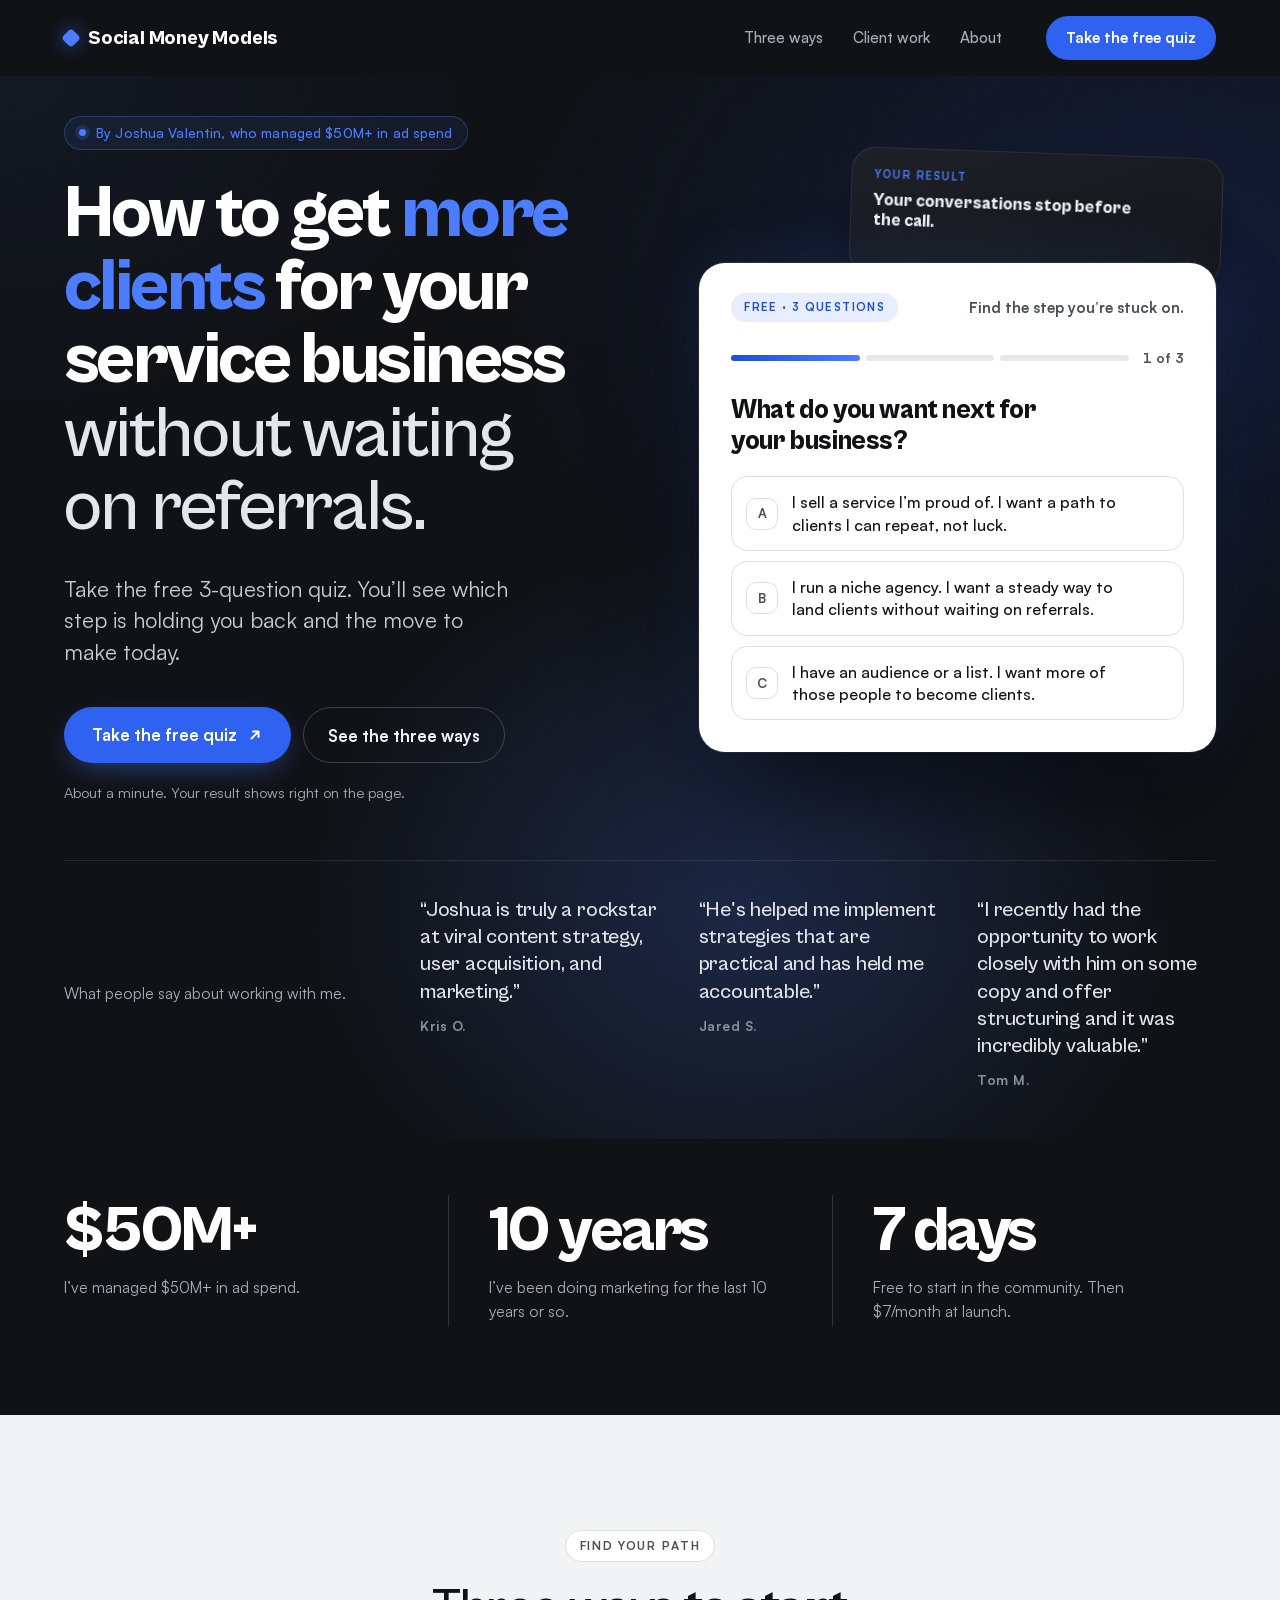
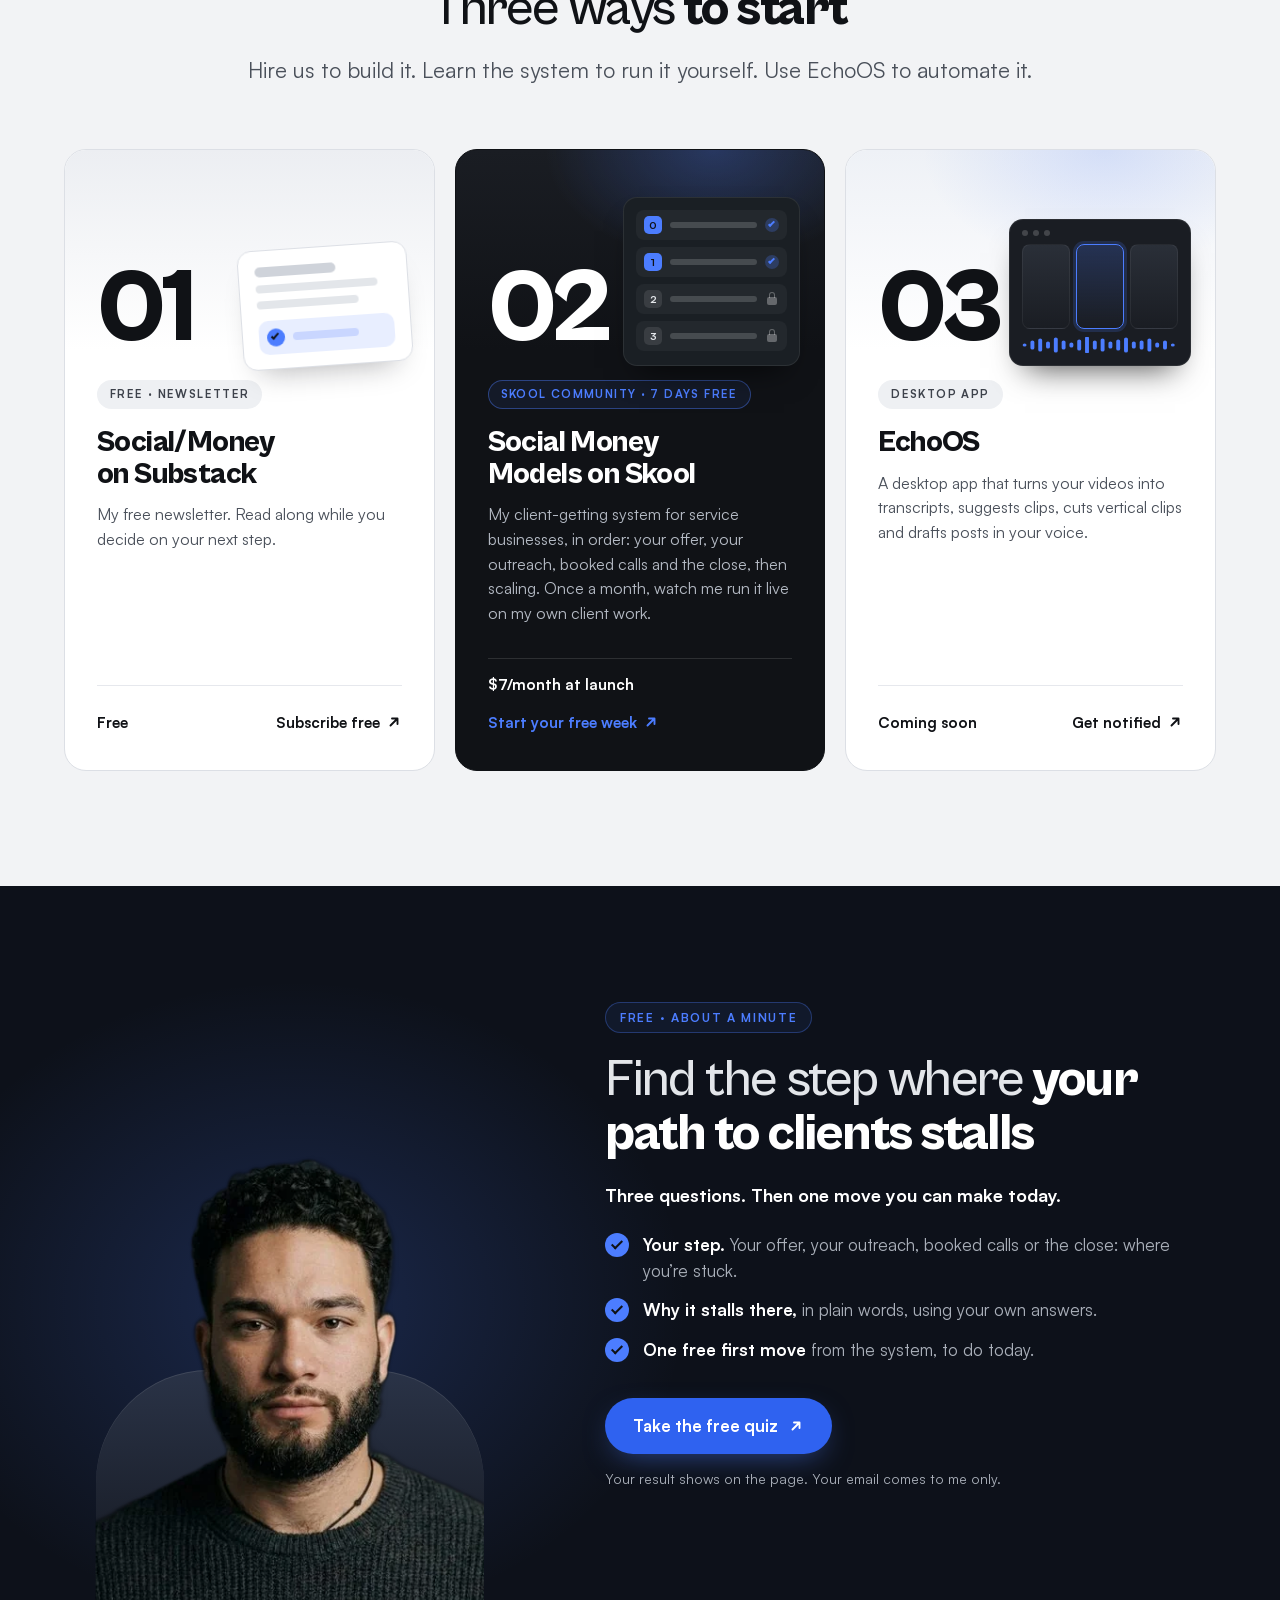
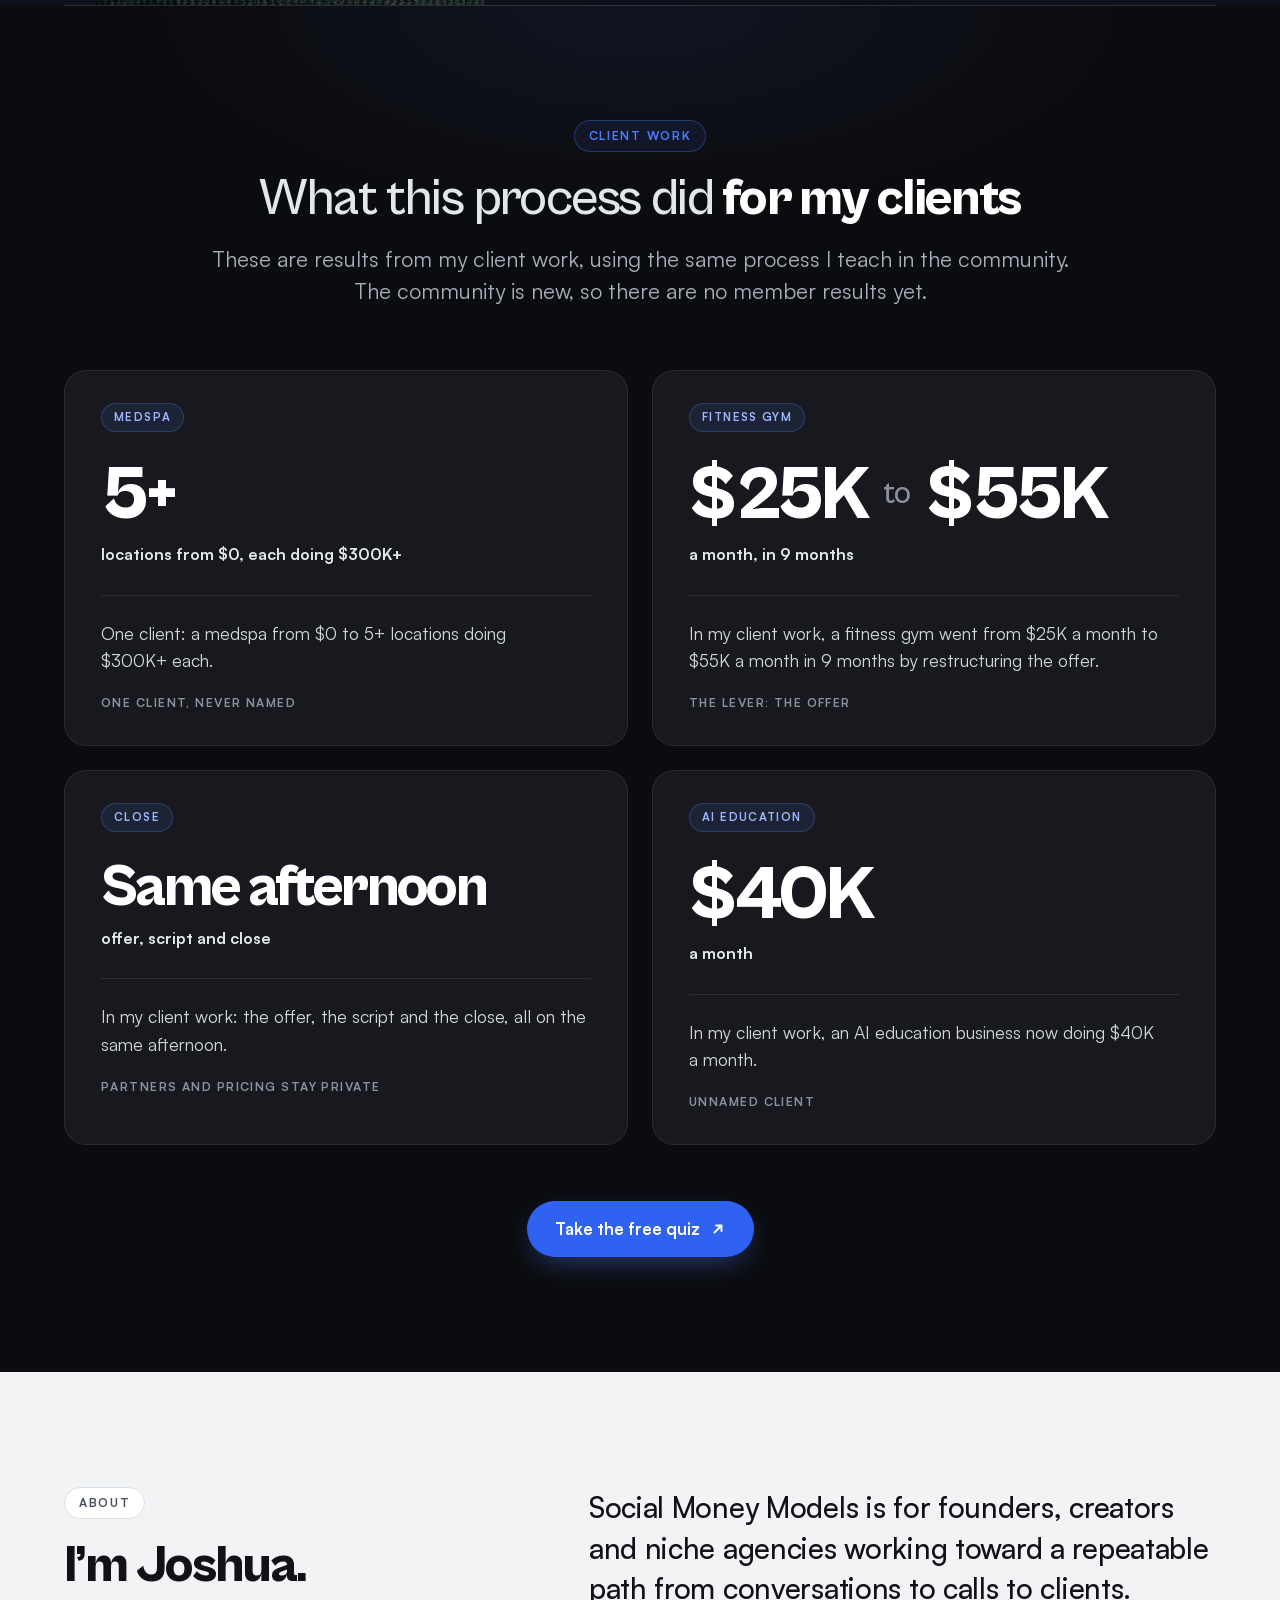
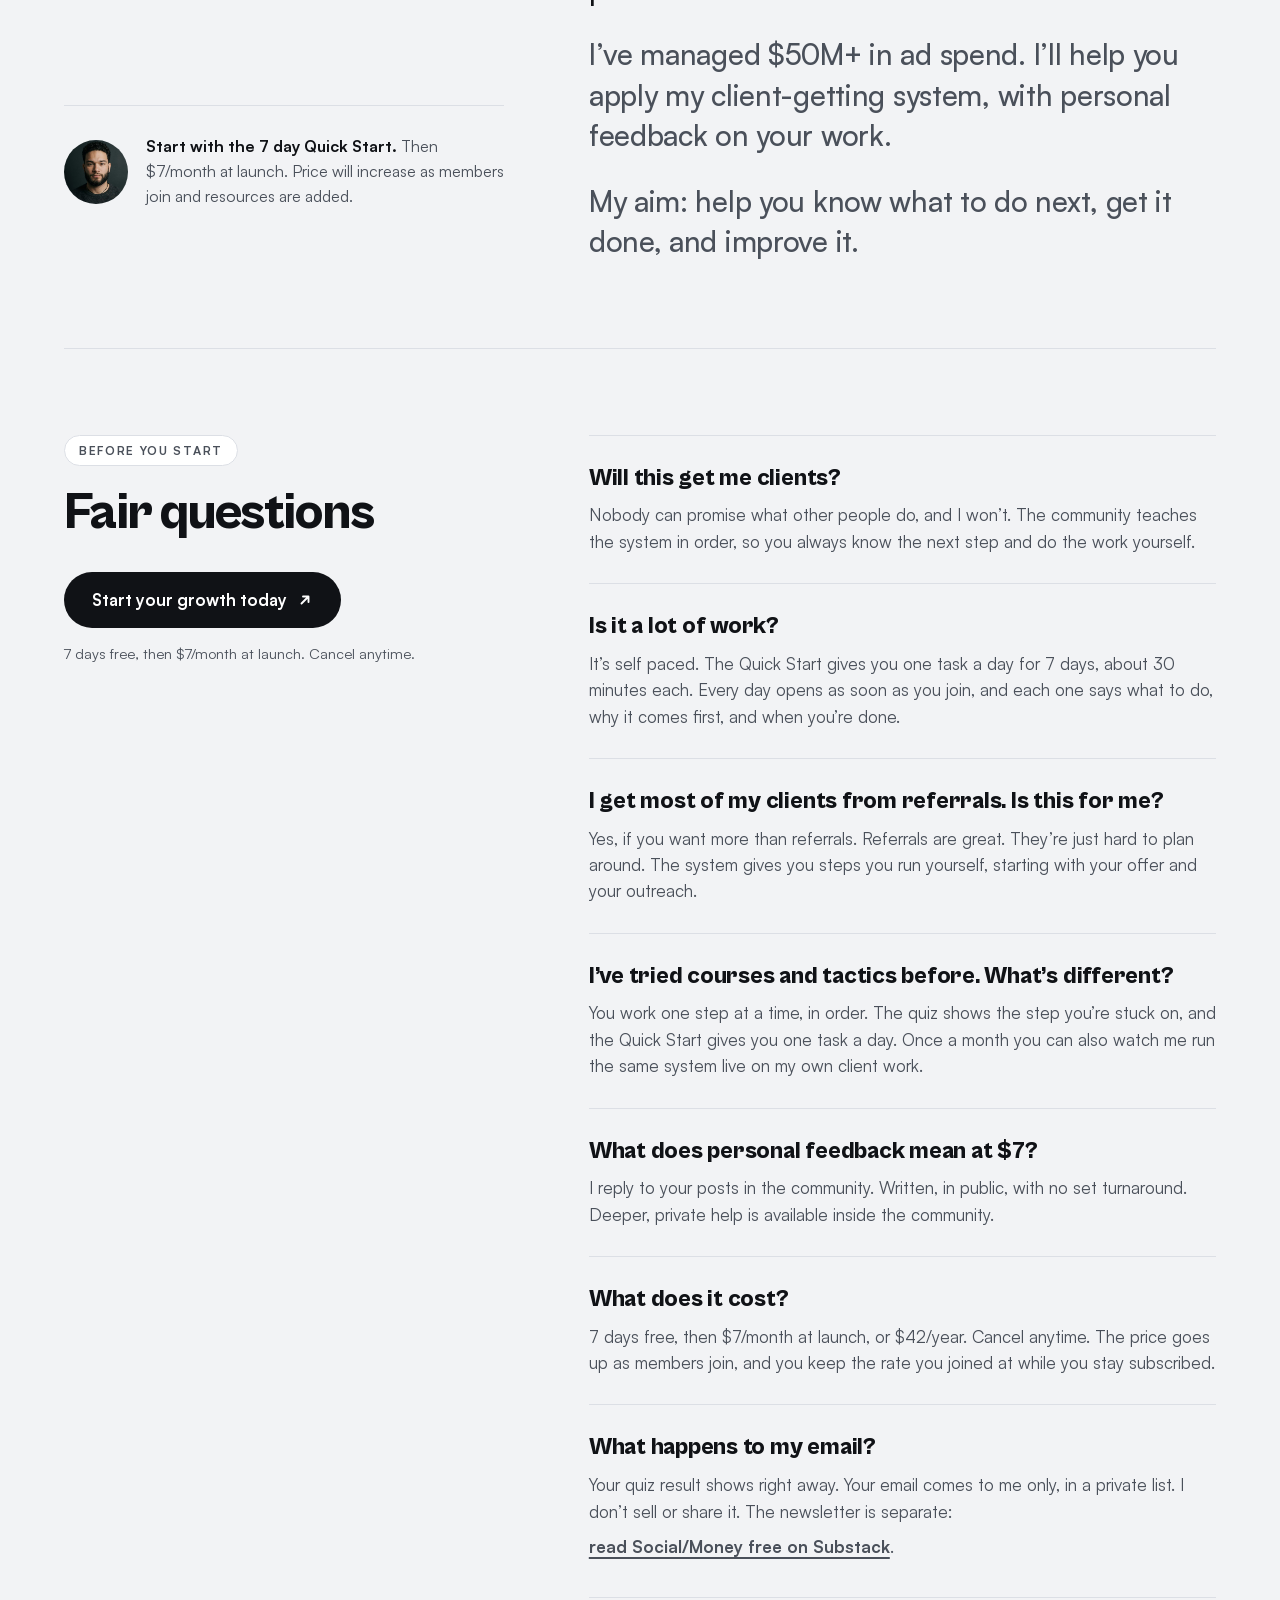
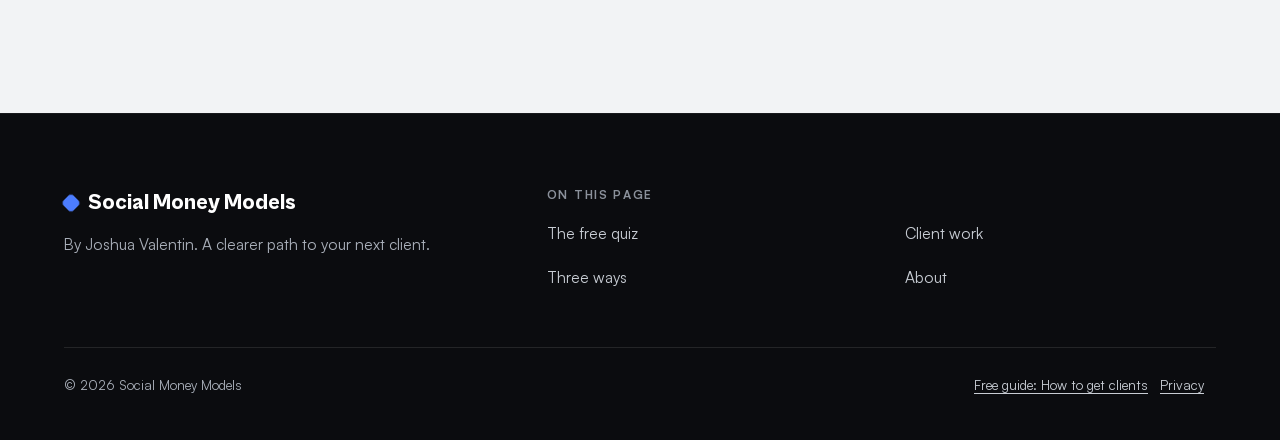
==== commit 022aafba: "First SEO guide: /how-to-get-clients/ (copy r2 word for word), schema, sitemap, AI crawlers named in" ====
--- a/index.html
+++ b/index.html
@@ -67,7 +67,7 @@
             </details>
             <details>
               <summary>Plenty of people know me and what I do, but almost nobody asks to work with me.</summary>
-              <p><strong>Your step: Step 0 and Step 1.</strong> People know your work, but it isn’t turning into clients. Today, send one message to everyone who already knows your work, and offer them one short, useful thing.</p>
+              <p><strong>Your step: Step 0 and Step 1.</strong> People know your work, but it isn’t turning into clients. Today, message up to five people who already know your work, and offer them one short, useful thing.</p>
             </details>
             <details>
               <summary>Conversations start, but they rarely turn into a booked call.</summary>
@@ -430,13 +430,13 @@
           <section class="cause cause--fix">
             <p class="tag tag--light">What moves it</p>
             <h2 class="sr">What moves it</h2>
-            <p>Step 0: send one message to everyone who already knows you, with something useful. Step 1: tell your wider audience who you help, and offer the same thing.</p>
+            <p>Step 0: message the people who already know you, one at a time, with something useful. Step 1: tell your wider audience who you help, and offer the same thing.</p>
           </section>
         </div>
         <section class="guide">
           <header class="guide__head">
             <p class="eyebrow">Your first move</p>
-            <h2 class="h2">Message everyone who knows your work</h2>
+            <h2 class="h2">Message up to five people who know your work</h2>
             <p class="guide__lead">Free, from Day 4 of the Quick Start. Days 3 to 5 cover the free resource, the full Step 0 message and the Step 1 announcement.</p>
           </header>
           <div class="move">
@@ -448,10 +448,10 @@
               <div class="move__steps">
                 <p class="move__h">The steps</p>
                 <ol>
-                  <li>Put your past customers, old leads and warm contacts in one list.</li>
+                  <li>Pick up to five past customers, old leads or warm contacts.</li>
                   <li>Pick one short, useful thing you already have, like a checklist, a guide or a post you wrote. Nothing yet? Build it first with Day 3 of the Quick Start, then send.</li>
                   <li>Replace the gaps with details from the real relationship.</li>
-                  <li>Email your whole list in one go. Send texts and DMs one at a time, past customers first.</li>
+                  <li>Send each message individually through the existing channel.</li>
                   <li>Record the send date beside each name.</li>
                 </ol>
               </div>
@@ -463,7 +463,7 @@
                 <p class="rules">The opening refers to something true. No booking link or pitch attached.</p>
               </div>
             </div>
-            <p class="move__done"><strong>Done when:</strong> Everyone on your list has the message. Long list? Past customers today, the rest over the next two days.</p>
+            <p class="move__done"><strong>Done when:</strong> Your first group has received the personalized messages.</p>
           </div>
           <div class="move__cta">
             <a class="btn btn--accent" data-skool href="https://www.skool.com/social-money-models-7594" rel="noopener">Start your growth today <svg class="i" viewBox="0 0 16 16" aria-hidden="true"><path d="M4.5 11.5l7-7M6 4.5h5.5V10"/></svg></a>
@@ -611,7 +611,7 @@
       </header>
       <ol class="steps">
         <li class="steprow" data-row="prereq"><span class="steprow__n">P</span><div class="steprow__copy"><h3>Prereq</h3><p>Your offer, your list and one free lead magnet.</p></div><div class="steprow__side"><span class="tag tag--here">You are here</span><span class="steprow__when">Basics in the Quick Start</span></div></li>
-        <li class="steprow" data-row="s0"><span class="steprow__n">0</span><div class="steprow__copy"><h3>Step 0, database reactivation</h3><p>Send one message to everyone who already knows you.</p></div><div class="steprow__side"><span class="tag tag--here">You are here</span><span class="steprow__when">Open in the trial</span></div></li>
+        <li class="steprow" data-row="s0"><span class="steprow__n">0</span><div class="steprow__copy"><h3>Step 0, database reactivation</h3><p>Message the people who already know you, one at a time.</p></div><div class="steprow__side"><span class="tag tag--here">You are here</span><span class="steprow__when">Open in the trial</span></div></li>
         <li class="steprow" data-row="s1"><span class="steprow__n">1</span><div class="steprow__copy"><h3>Step 1, announcement launch</h3><p>Tell your wider audience who you help, and offer something useful.</p></div><div class="steprow__side"><span class="tag tag--here">You are here</span><span class="steprow__when">Open in the trial</span></div></li>
         <li class="steprow" data-row="s2"><span class="steprow__n">2</span><div class="steprow__copy"><h3>Step 2, DM to booked call</h3><p>Move a real conversation to a booked call.</p></div><div class="steprow__side"><span class="tag tag--here">You are here</span><span class="steprow__when">Coming soon for members</span></div></li>
         <li class="steprow" data-row="s3"><span class="steprow__n">3</span><div class="steprow__copy"><h3>Step 3, the close call</h3><p>Help the person decide whether your service fits.</p></div><div class="steprow__side"><span class="tag tag--here">You are here</span><span class="steprow__when">Coming soon for members</span></div></li>
@@ -662,7 +662,7 @@
     </div>
     <div class="foot__base">
       <p>© 2026 Social Money Models</p>
-      <p><a href="/privacy.html">Privacy</a></p>
+      <p><a href="/how-to-get-clients/">Free guide: How to get clients</a><a href="/privacy.html">Privacy</a></p>
     </div>
   </div>
 </footer>
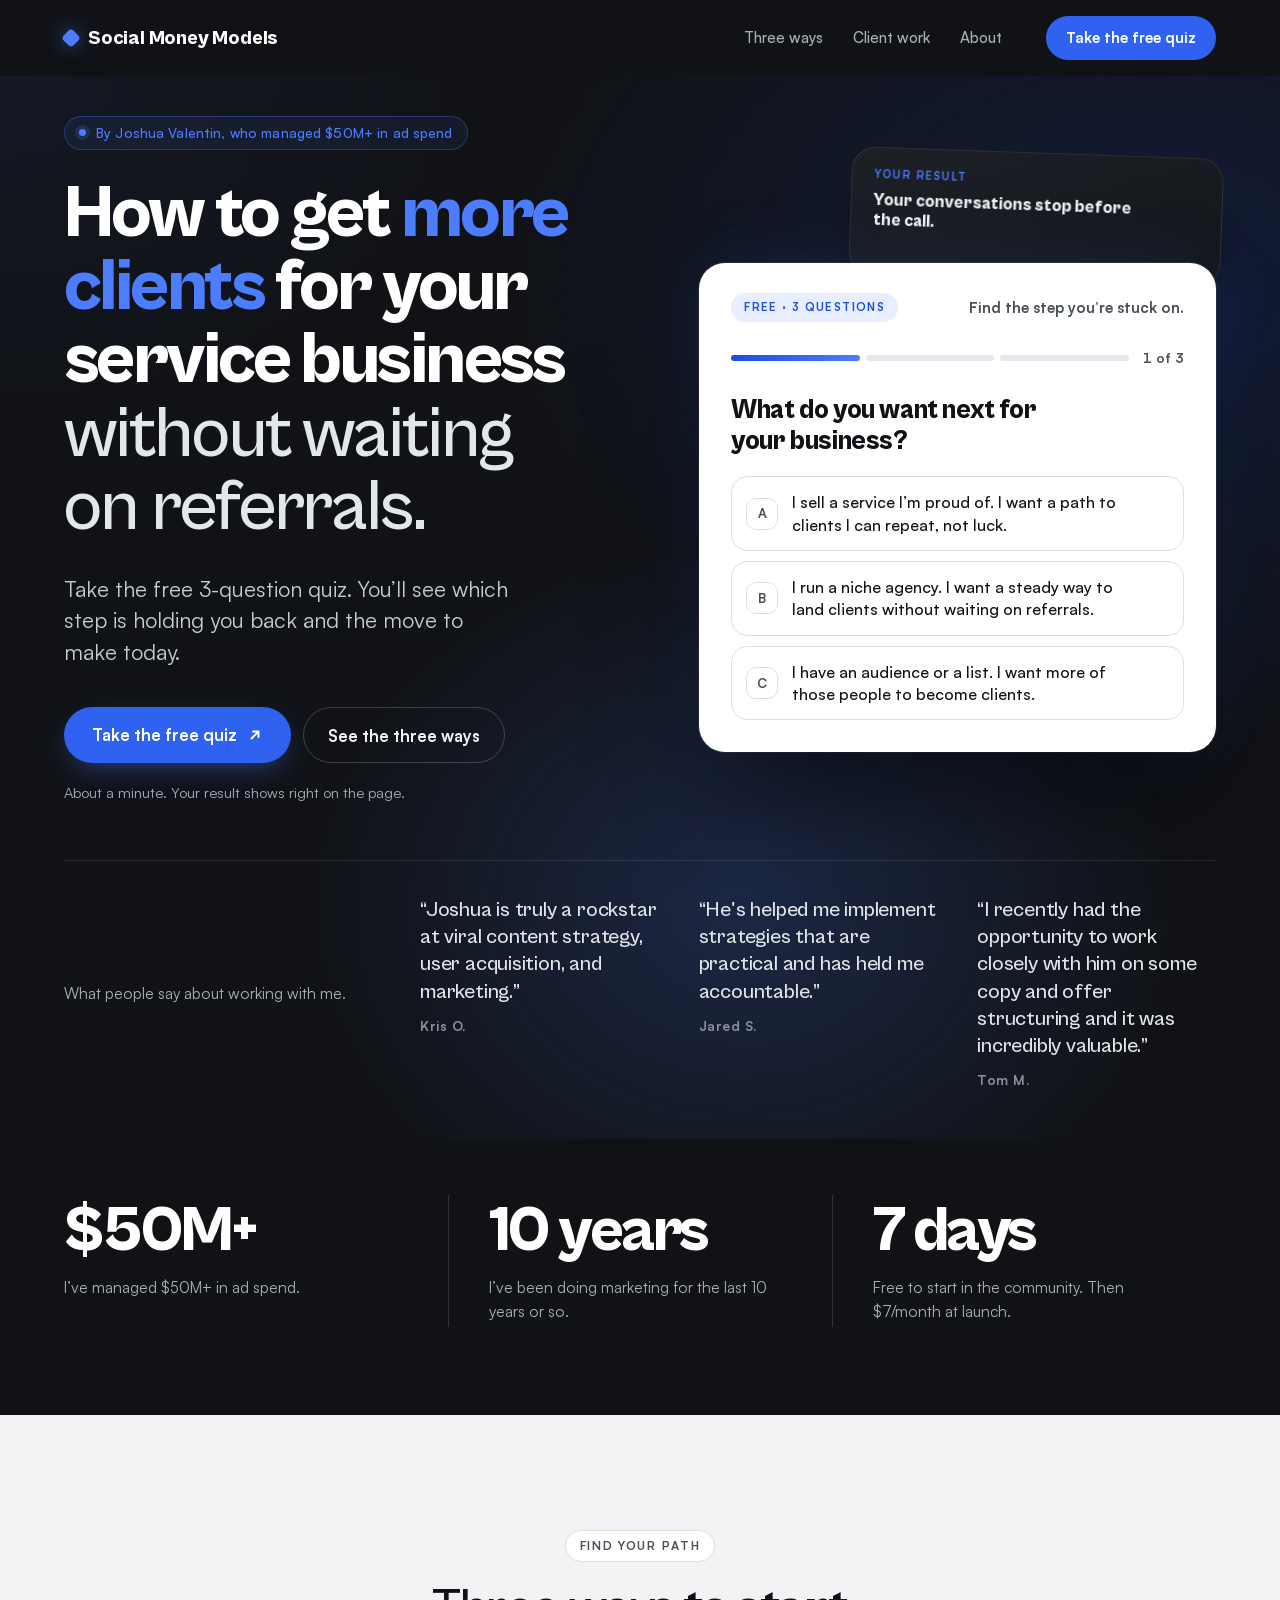
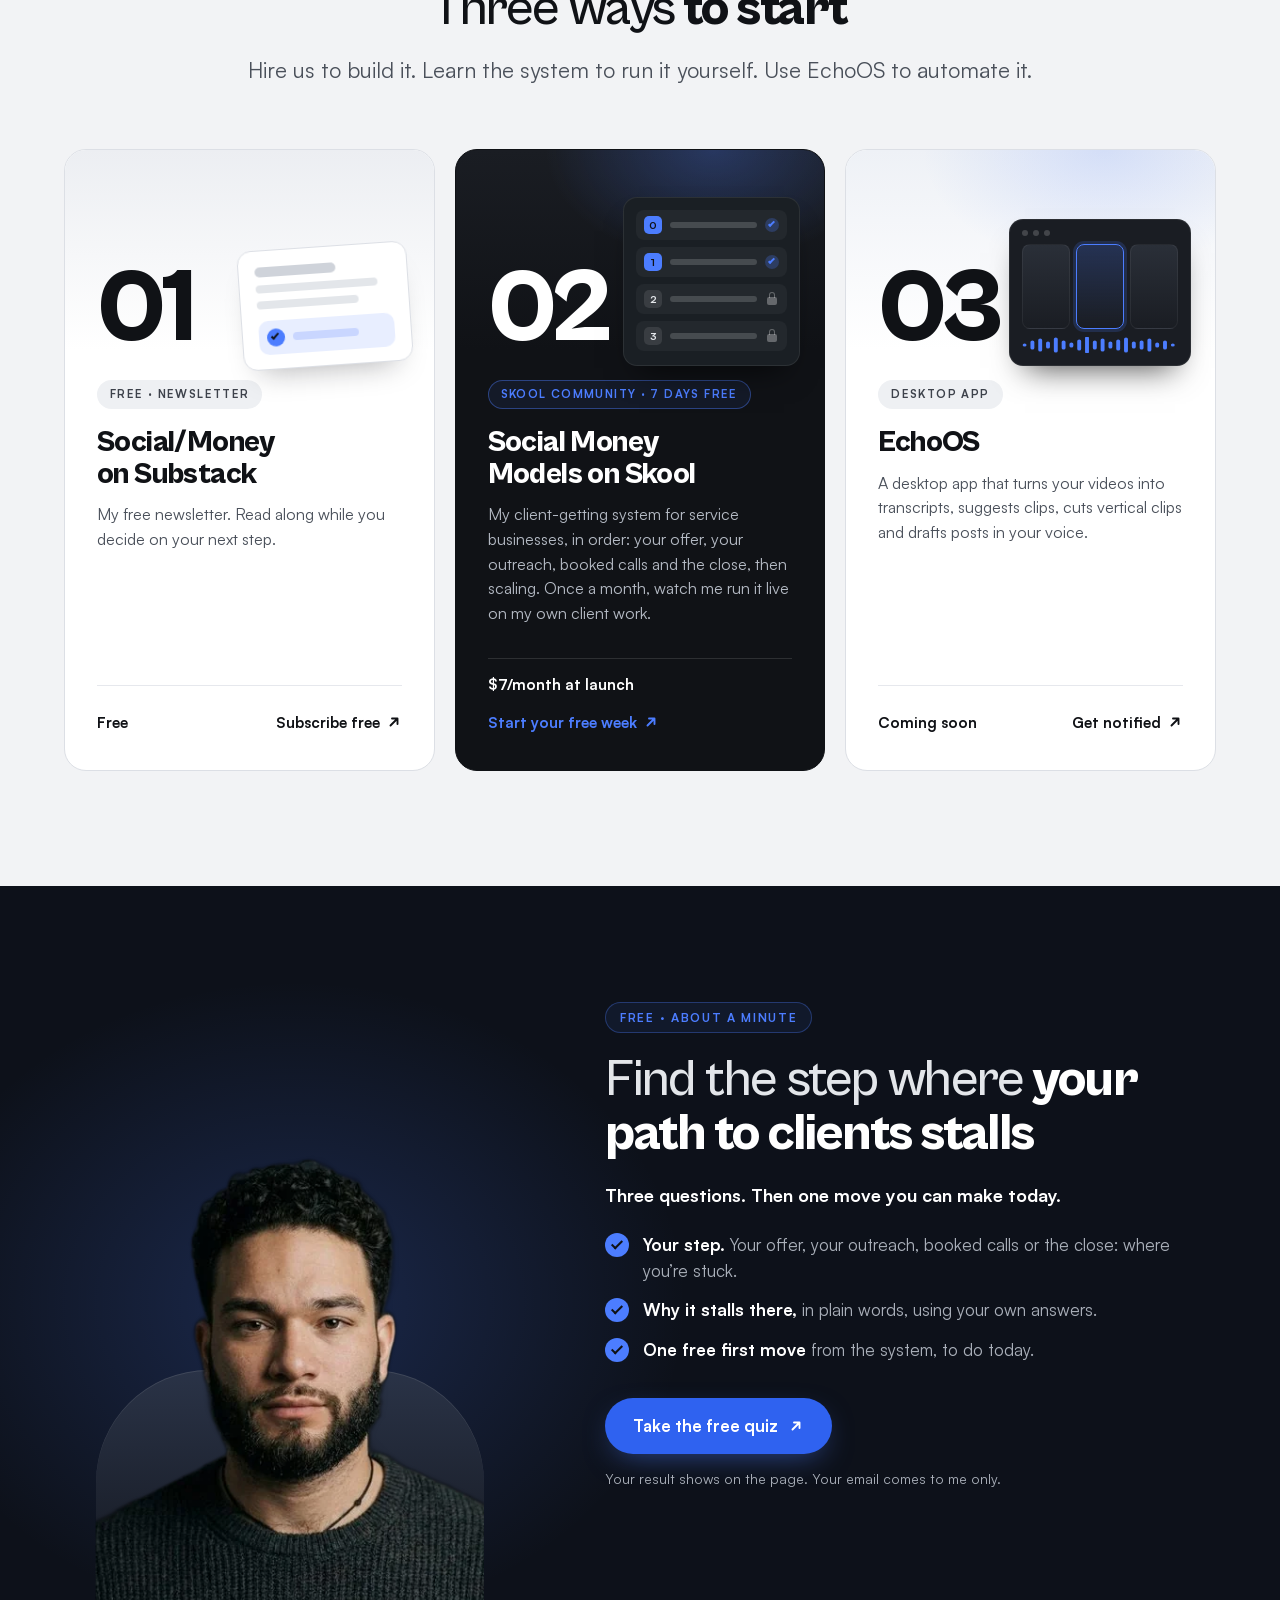
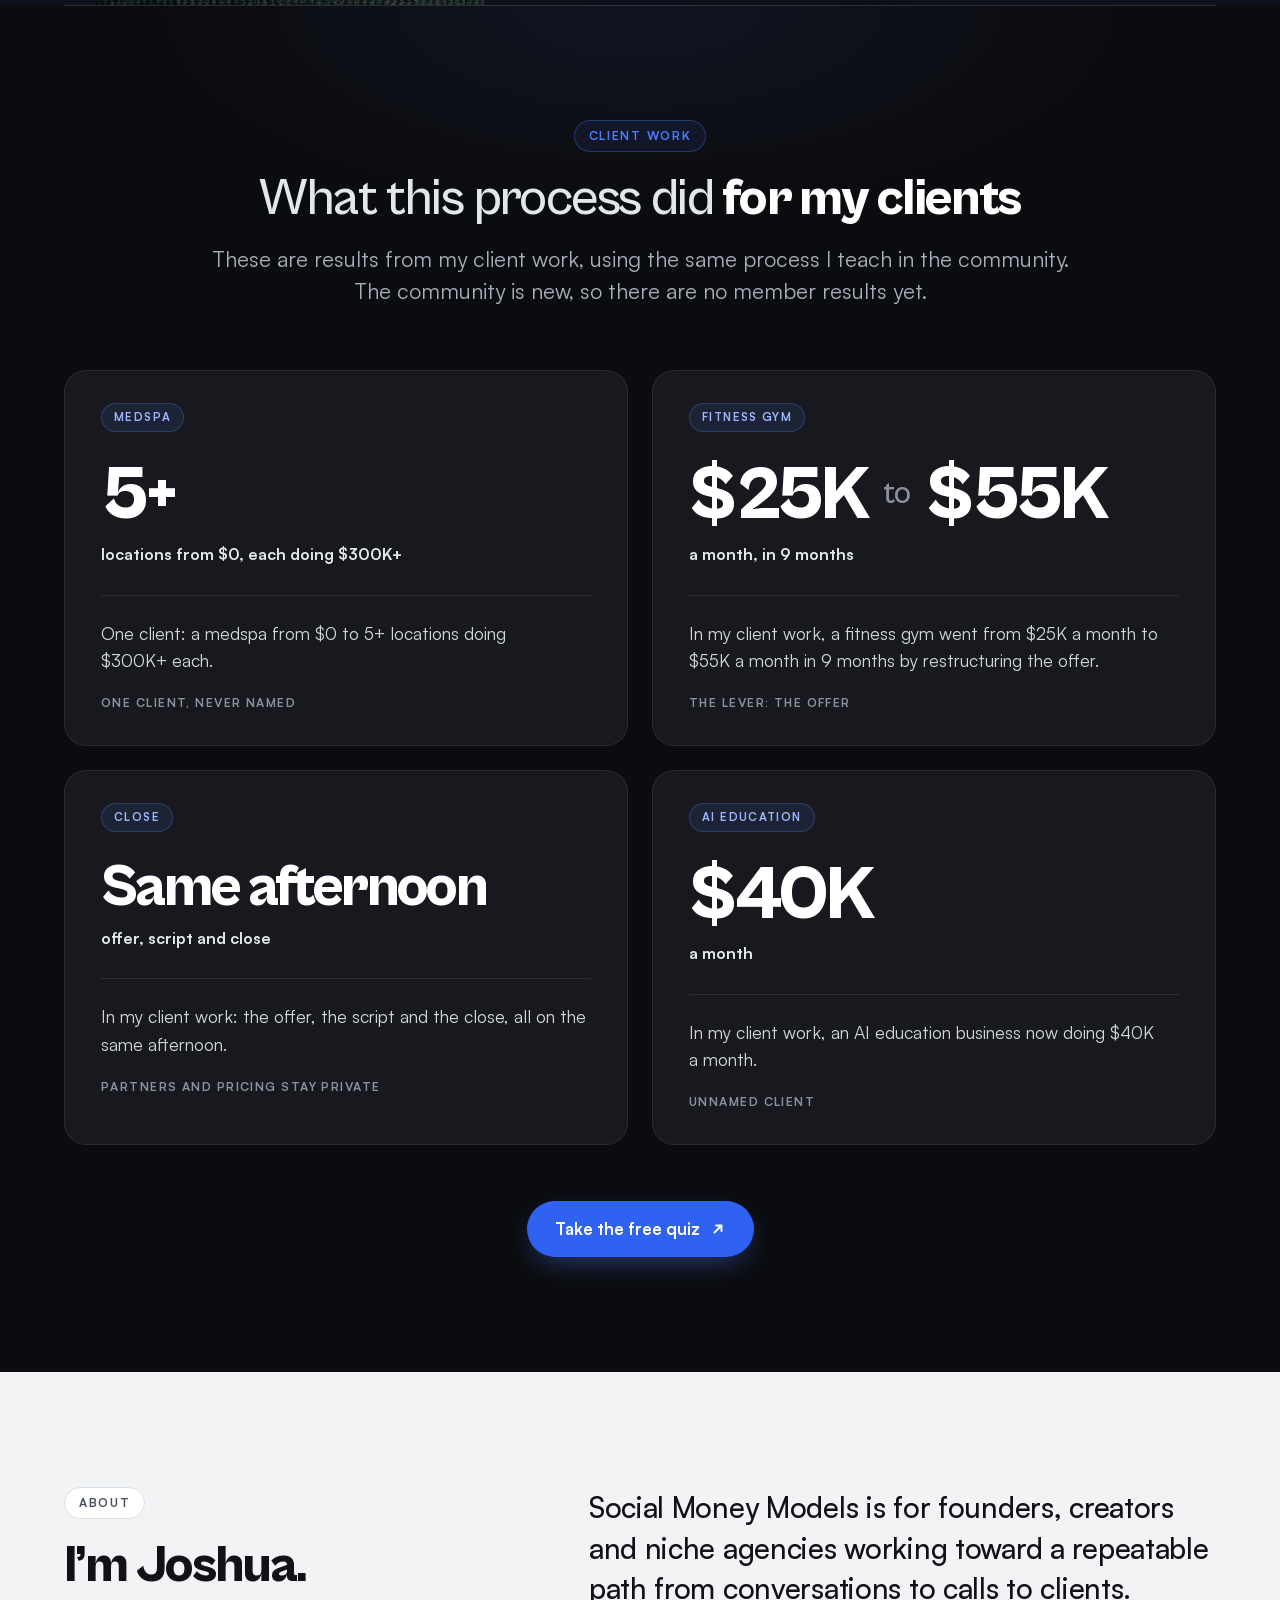
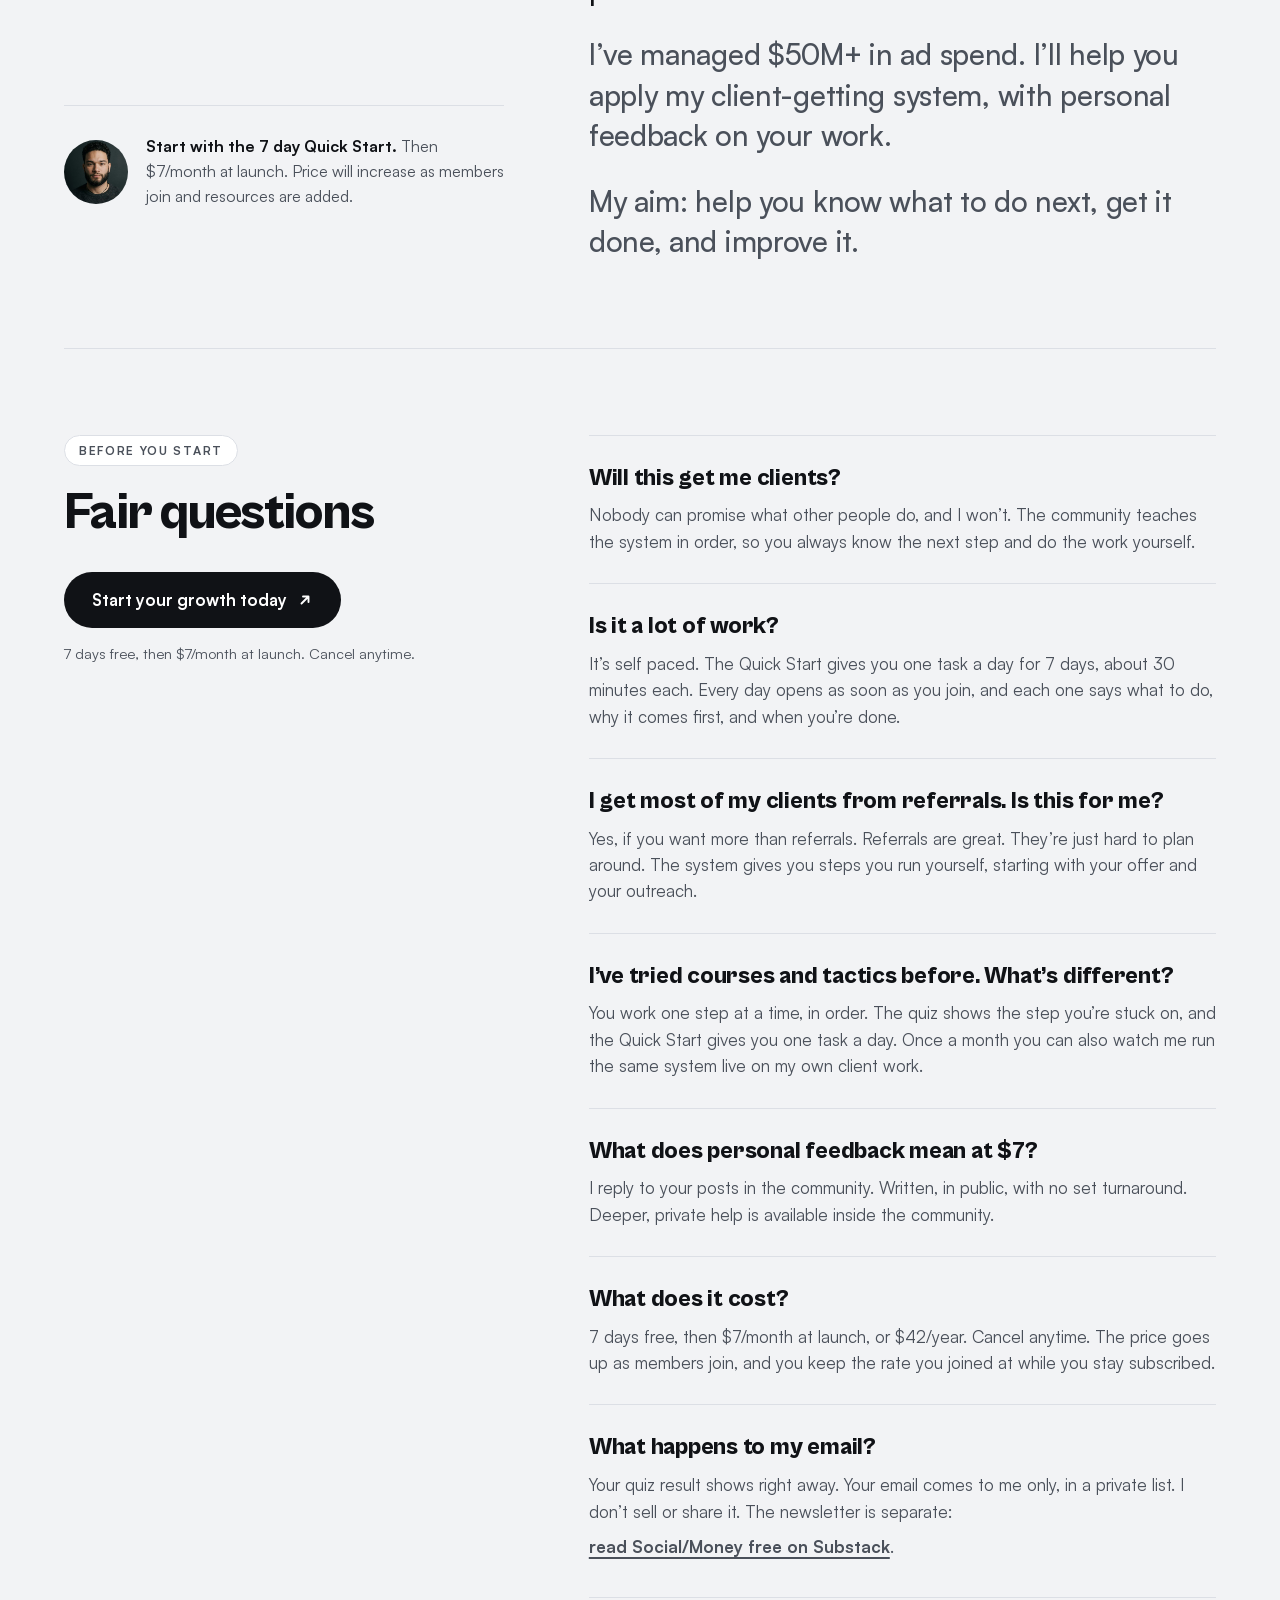
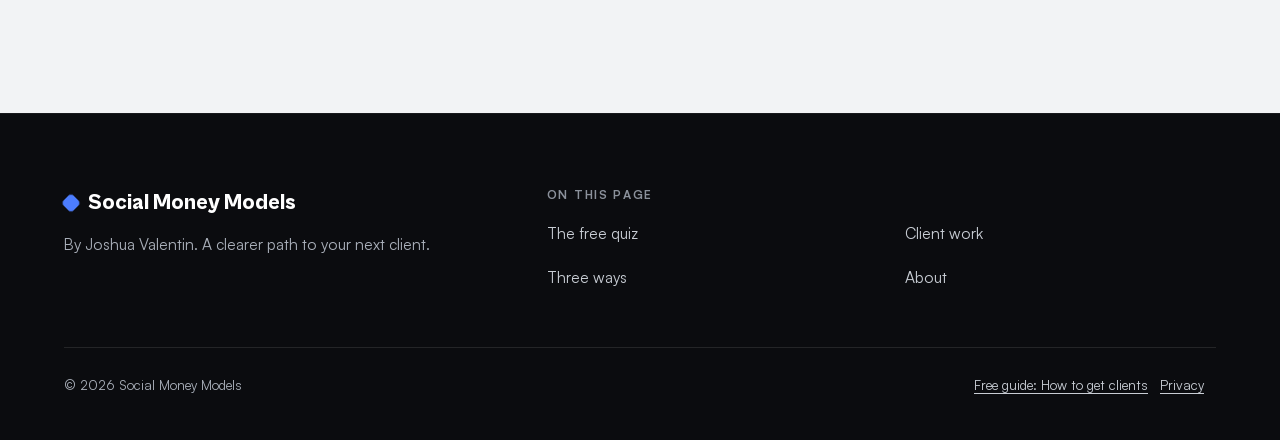
==== commit 2d6575ad: "Reconcile published tracking and attribution site files" ====
--- a/index.html
+++ b/index.html
@@ -3,6 +3,9 @@
 <head>
 <meta charset="utf-8">
 <meta name="viewport" content="width=device-width, initial-scale=1">
+  <!-- Google Tag Manager: the container ID is GTM_ID in /assets/tracking.js -->
+  <script src="/assets/tracking.js"></script>
+  <script src="/assets/attribution.js"></script>
 <meta name="theme-color" content="#101216">
 <title>How to get more clients for your service business | Social Money Models</title>
 <meta name="description" content="Three questions show which step is holding your service business back, and the move to make today. By Joshua Valentin, who managed $50M+ in ad spend.">
@@ -17,6 +20,8 @@
 <meta property="og:description" content="Three questions show which step is holding your service business back, and the move to make today. By Joshua Valentin, who managed $50M+ in ad spend.">
 </head>
 <body>
+  <!-- Google Tag Manager (noscript) -->
+  <noscript><iframe src="https://www.googletagmanager.com/ns.html?id=GTM-KPSZSQ7B" height="0" width="0" style="display:none;visibility:hidden"></iframe></noscript>
 <a class="skip" href="#quiz">Skip to the 3 questions</a>
 
 <header class="nav">
@@ -67,7 +72,7 @@
             </details>
             <details>
               <summary>Plenty of people know me and what I do, but almost nobody asks to work with me.</summary>
-              <p><strong>Your step: Step 0 and Step 1.</strong> People know your work, but it isn’t turning into clients. Today, message up to five people who already know your work, and offer them one short, useful thing.</p>
+              <p><strong>Your step: Step 0 and Step 1.</strong> People know your work, but it isn’t turning into clients. Today, message the people who already know your work, and offer them one short, useful thing.</p>
             </details>
             <details>
               <summary>Conversations start, but they rarely turn into a booked call.</summary>
@@ -436,7 +441,7 @@
         <section class="guide">
           <header class="guide__head">
             <p class="eyebrow">Your first move</p>
-            <h2 class="h2">Message up to five people who know your work</h2>
+            <h2 class="h2">Message the people who know your work</h2>
             <p class="guide__lead">Free, from Day 4 of the Quick Start. Days 3 to 5 cover the free resource, the full Step 0 message and the Step 1 announcement.</p>
           </header>
           <div class="move">
@@ -448,7 +453,7 @@
               <div class="move__steps">
                 <p class="move__h">The steps</p>
                 <ol>
-                  <li>Pick up to five past customers, old leads or warm contacts.</li>
+                  <li>Pick your past customers, old leads and warm contacts.</li>
                   <li>Pick one short, useful thing you already have, like a checklist, a guide or a post you wrote. Nothing yet? Build it first with Day 3 of the Quick Start, then send.</li>
                   <li>Replace the gaps with details from the real relationship.</li>
                   <li>Send each message individually through the existing channel.</li>
@@ -463,7 +468,7 @@
                 <p class="rules">The opening refers to something true. No booking link or pitch attached.</p>
               </div>
             </div>
-            <p class="move__done"><strong>Done when:</strong> Your first group has received the personalized messages.</p>
+            <p class="move__done"><strong>Done when:</strong> Everyone you picked has received a personalized message.</p>
           </div>
           <div class="move__cta">
             <a class="btn btn--accent" data-skool href="https://www.skool.com/social-money-models-7594" rel="noopener">Start your growth today <svg class="i" viewBox="0 0 16 16" aria-hidden="true"><path d="M4.5 11.5l7-7M6 4.5h5.5V10"/></svg></a>
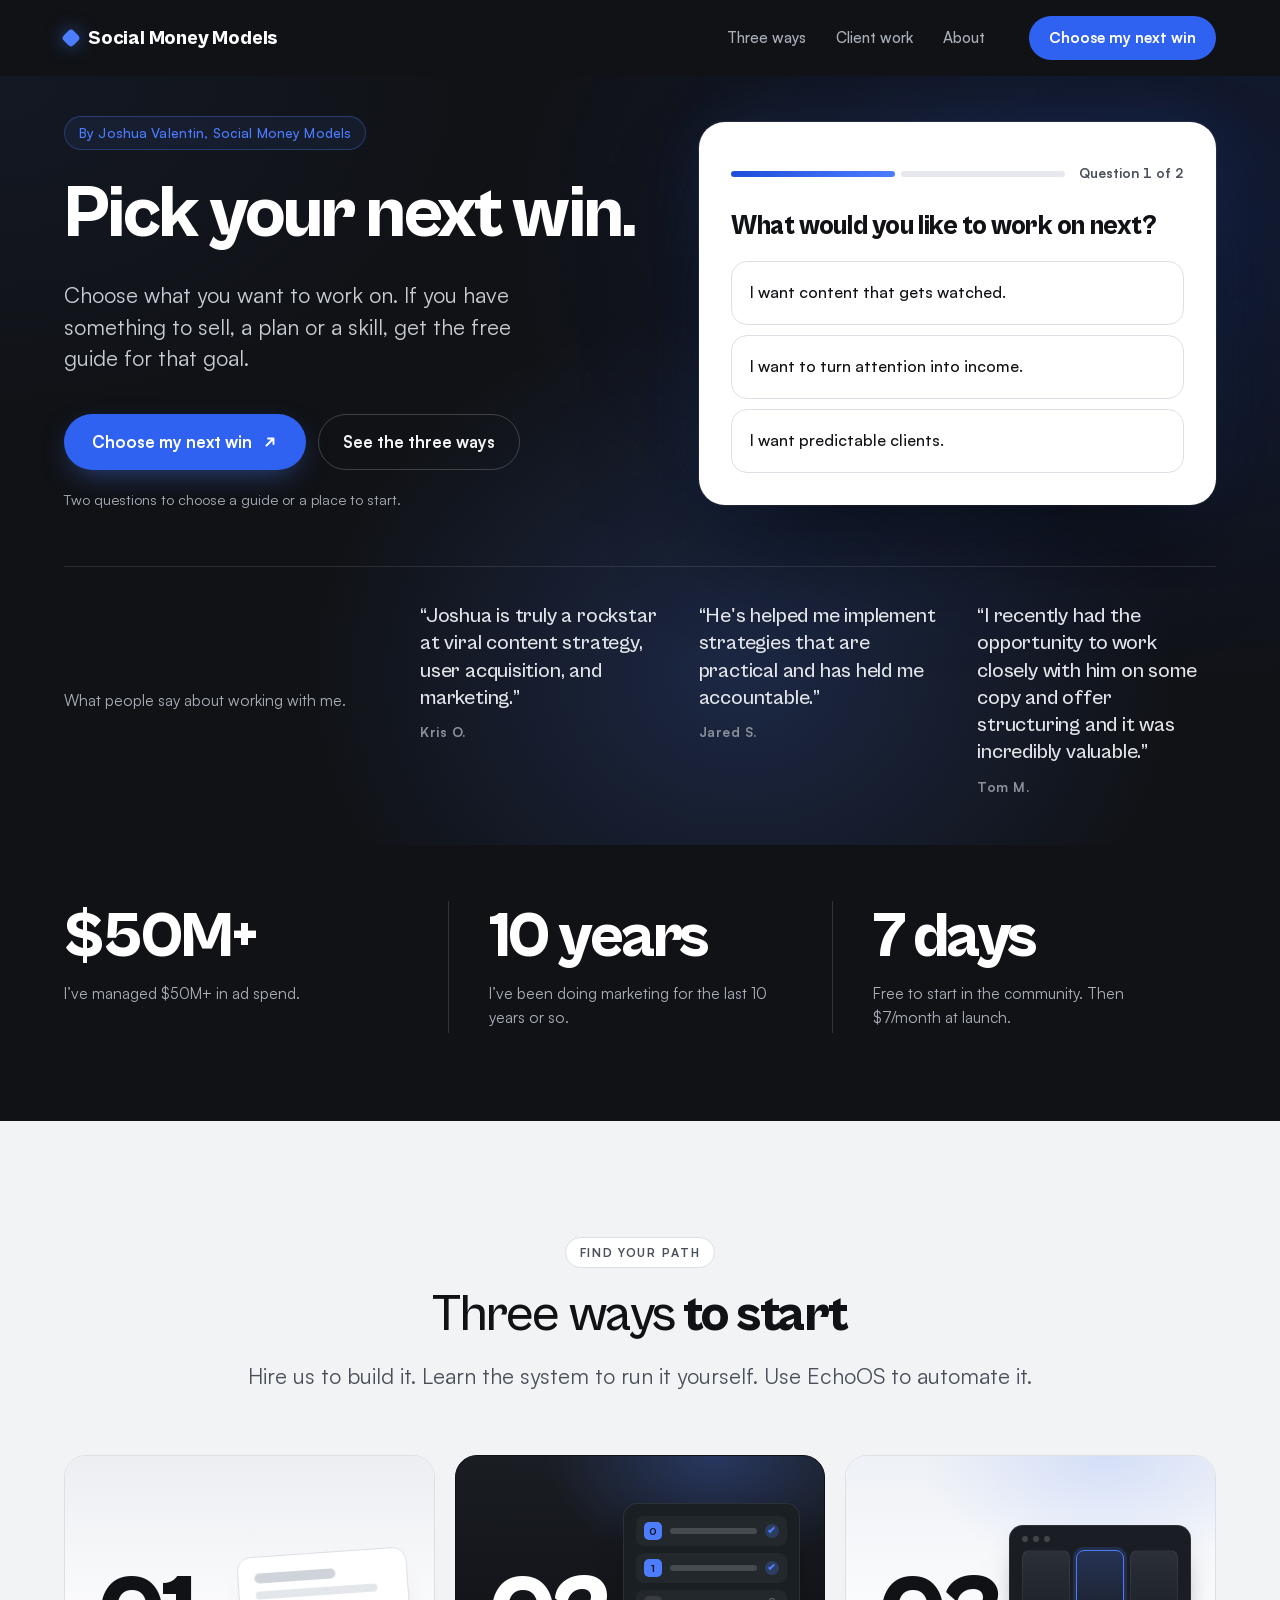
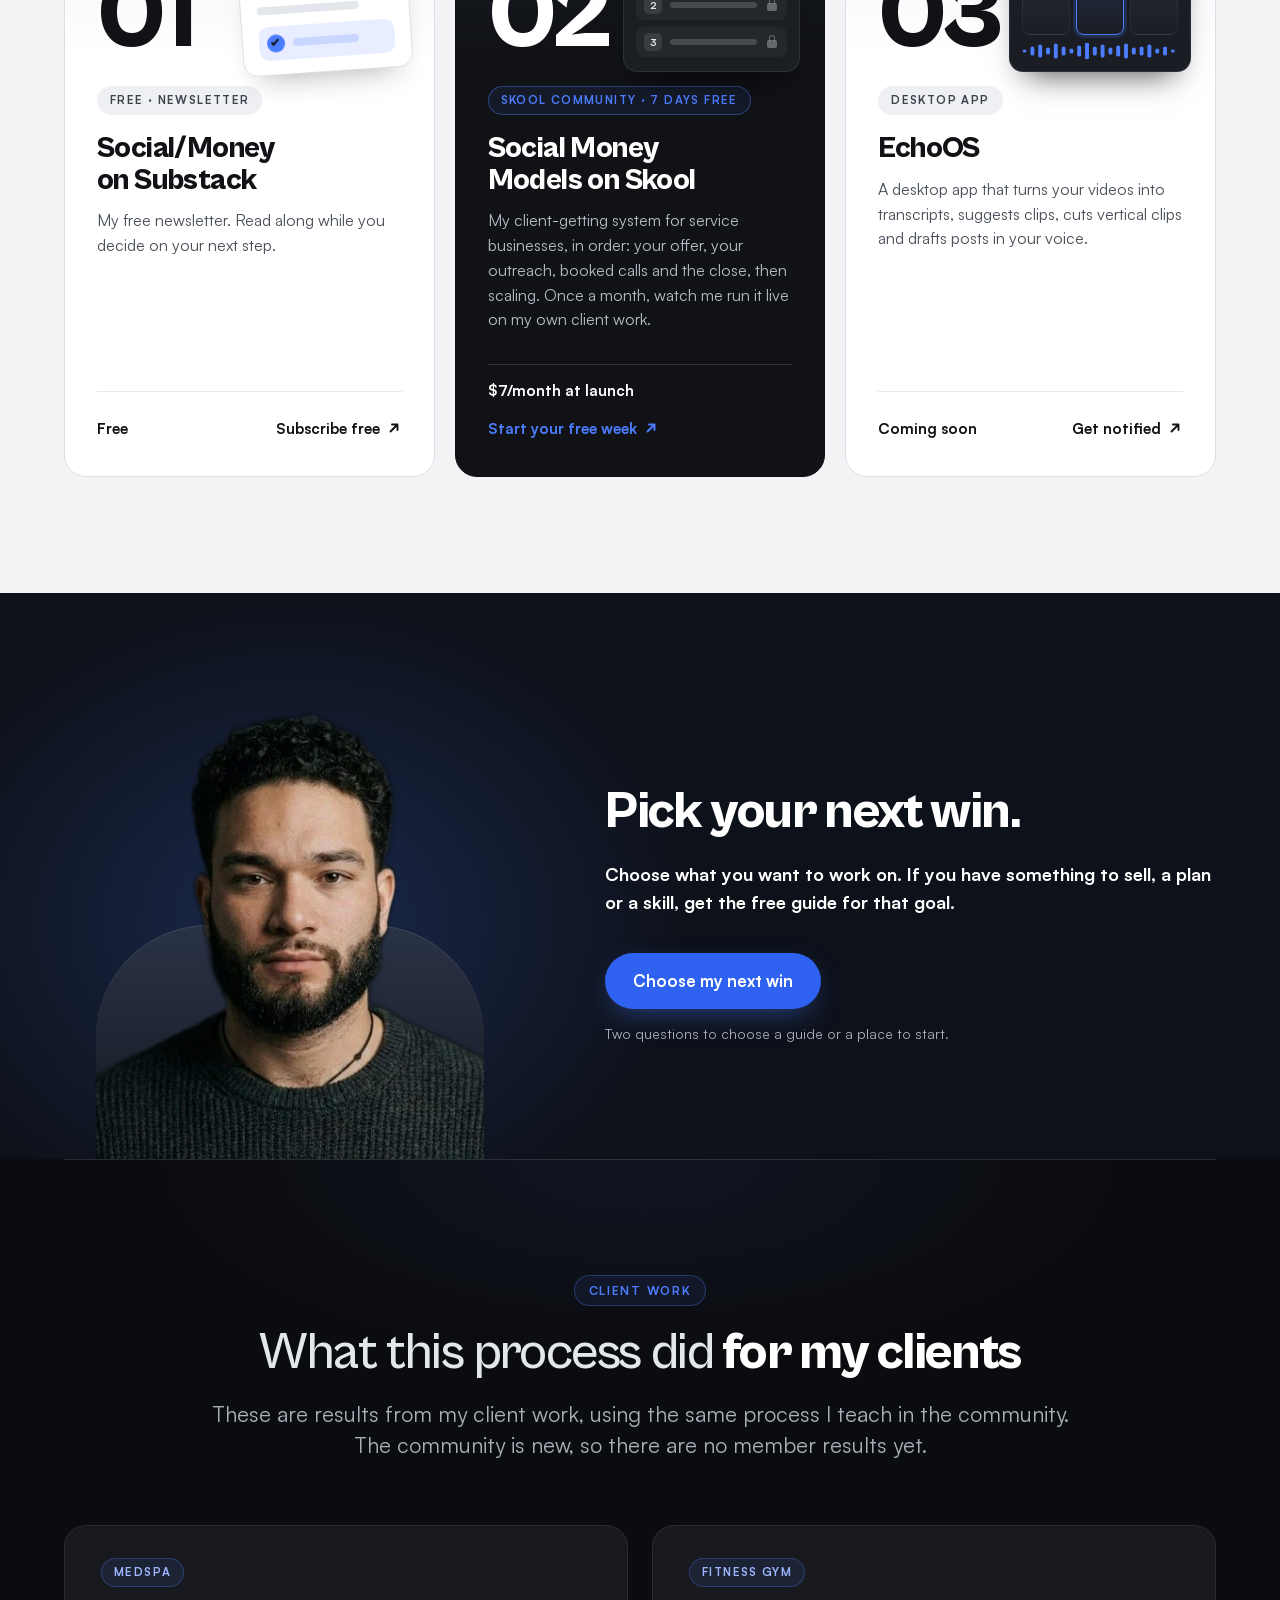
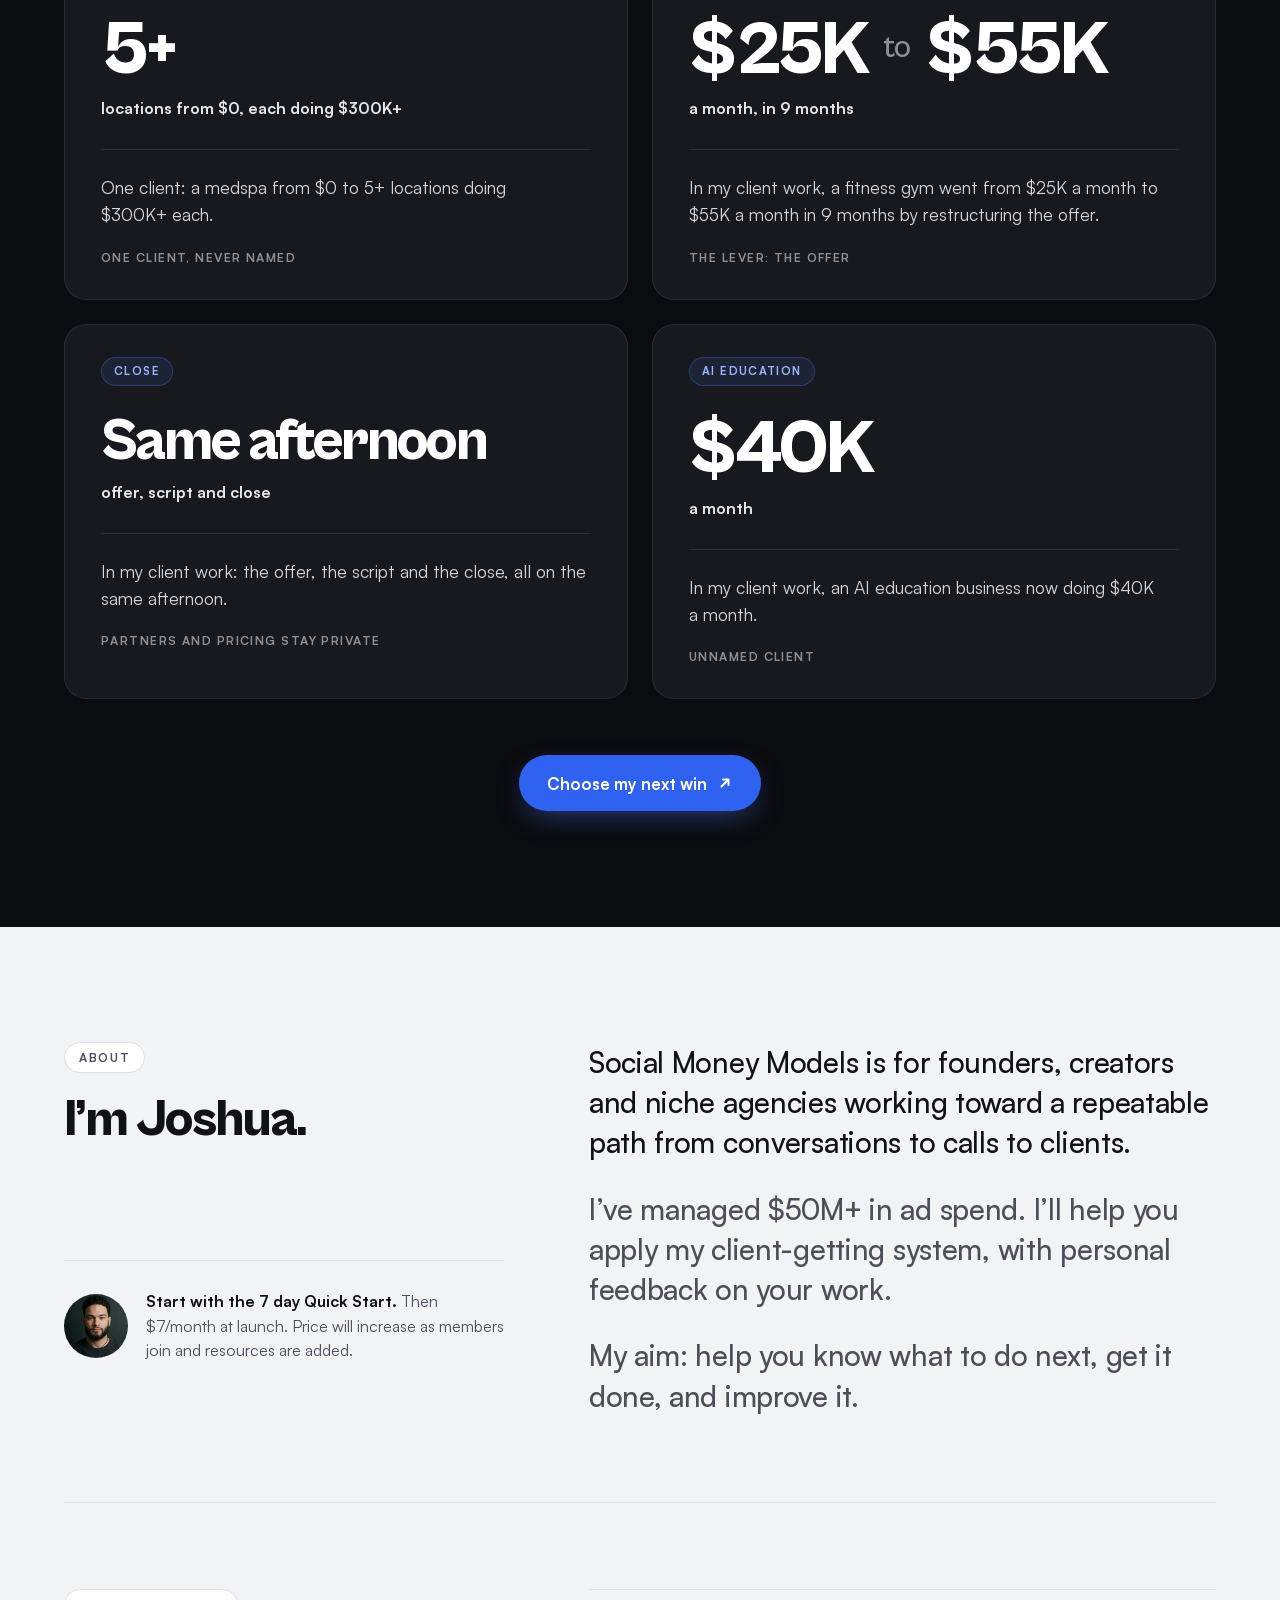
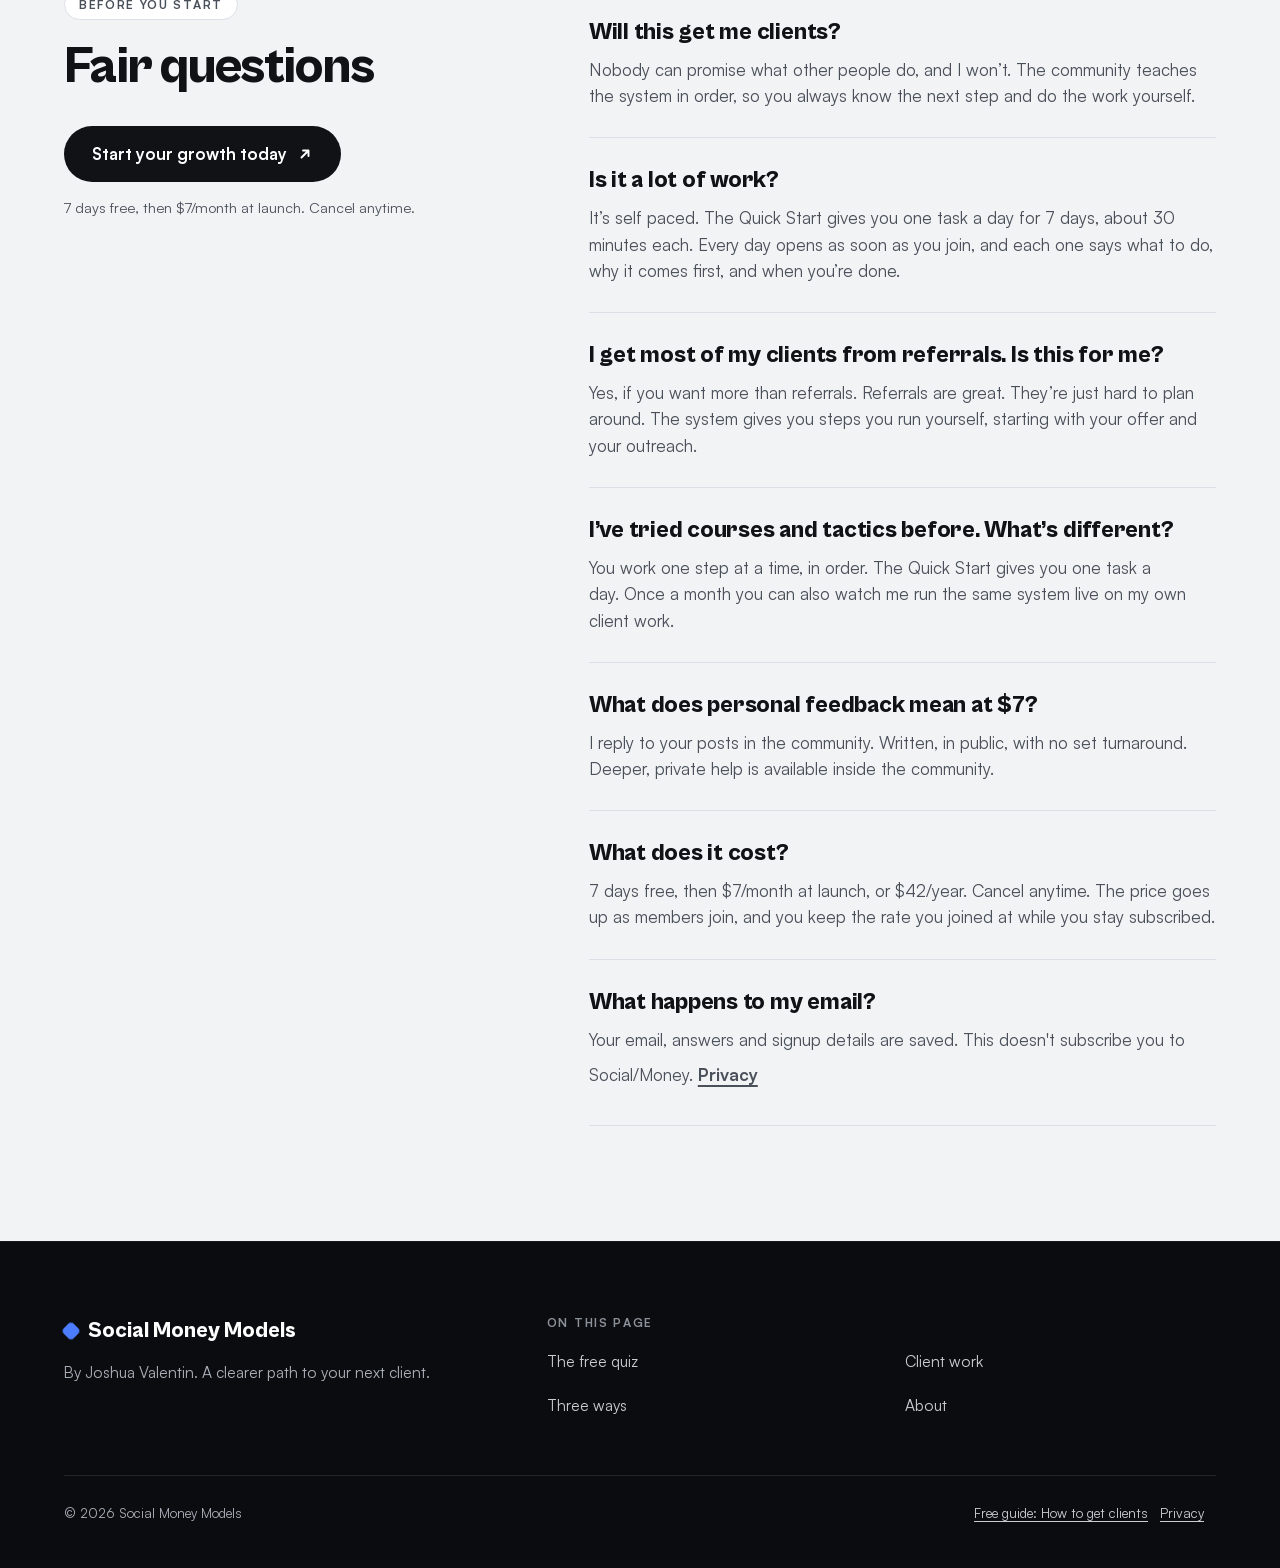
==== commit b3edc6cc: "Replace homepage quiz with two-question win selection" ====
--- a/index.html
+++ b/index.html
@@ -7,8 +7,8 @@
   <script src="/assets/tracking.js"></script>
   <script src="/assets/attribution.js"></script>
 <meta name="theme-color" content="#101216">
-<title>How to get more clients for your service business | Social Money Models</title>
-<meta name="description" content="Three questions show which step is holding your service business back, and the move to make today. By Joshua Valentin, who managed $50M+ in ad spend.">
+<title>Pick your next win. | Social Money Models</title>
+<meta name="description" content="Choose what you want to work on. If you have something to sell, a plan or a skill, get the free guide for that goal.">
 <script>document.documentElement.className = 'js';</script>
 <link rel="preload" href="assets/fonts/cabinet-grotesk-800.woff2" as="font" type="font/woff2" crossorigin>
 <link rel="preload" href="assets/fonts/satoshi-400.woff2" as="font" type="font/woff2" crossorigin>
@@ -16,13 +16,13 @@
 <link rel="canonical" href="https://socialmoneymodels.com/">
 <meta property="og:type" content="website">
 <meta property="og:url" content="https://socialmoneymodels.com/">
-<meta property="og:title" content="How to get more clients for your service business | Social Money Models">
-<meta property="og:description" content="Three questions show which step is holding your service business back, and the move to make today. By Joshua Valentin, who managed $50M+ in ad spend.">
+<meta property="og:title" content="Pick your next win. | Social Money Models">
+<meta property="og:description" content="Choose what you want to work on. If you have something to sell, a plan or a skill, get the free guide for that goal.">
 </head>
 <body>
   <!-- Google Tag Manager (noscript) -->
   <noscript><iframe src="https://www.googletagmanager.com/ns.html?id=GTM-KPSZSQ7B" height="0" width="0" style="display:none;visibility:hidden"></iframe></noscript>
-<a class="skip" href="#quiz">Skip to the 3 questions</a>
+<a class="skip" href="#quiz">Choose my next win</a>
 
 <header class="nav">
   <div class="wrap nav__in">
@@ -32,7 +32,7 @@
       <a href="#work">Client work</a>
       <a href="#about">About</a>
     </nav>
-    <a class="pill-btn js-start" href="#quiz">Take the free quiz</a>
+    <a class="pill-btn js-start" href="#quiz">Choose my next win</a>
   </div>
 </header>
 
@@ -42,102 +42,61 @@
   <section class="hero" id="top" aria-labelledby="hero-title">
     <div class="wrap hero__grid">
       <div class="hero__copy">
-        <p class="eyebrow eyebrow--dark"><span class="eyebrow__dot" aria-hidden="true"></span>By Joshua Valentin, who managed $50M+ in ad spend</p>
-        <h1 id="hero-title" class="hero__title" tabindex="-1">How to get <em>more clients</em> for your service business <span class="lt">without waiting on referrals.</span></h1>
-        <p class="hero__sub">Take the free 3-question quiz. You’ll see which step is holding you back and the move to make today.</p>
+        <p class="eyebrow eyebrow--dark">By Joshua Valentin, Social Money Models</p>
+        <h1 id="hero-title" class="hero__title" tabindex="-1">Pick your next win.</h1>
+        <p class="hero__sub">Choose what you want to work on. If you have something to sell, a plan or a skill, get the free guide for that goal.</p>
         <div class="hero__acts">
-          <a class="btn btn--accent js-start" href="#quiz">Take the free quiz <svg class="i" viewBox="0 0 16 16" aria-hidden="true"><path d="M4.5 11.5l7-7M6 4.5h5.5V10"/></svg></a>
+          <a class="btn btn--accent js-start" href="#quiz">Choose my next win <svg class="i" viewBox="0 0 16 16" aria-hidden="true"><path d="M4.5 11.5l7-7M6 4.5h5.5V10"/></svg></a>
           <a class="btn-ghost" href="#ways">See the three ways</a>
         </div>
-        <p class="hero__under">About a minute. Your result shows right on the page.</p>
+        <p class="hero__under">Two questions to choose a guide or a place to start.</p>
       </div>
 
       <div class="hero__stage">
-        <div class="peek" aria-hidden="true">
-          <p class="peek__tag">Your result</p>
-          <p class="peek__title">Your conversations stop before the call.</p>
-        </div>
-
-        <div class="quiz" id="quiz" tabindex="-1">
-          <div class="quiz__head">
-            <span class="tag tag--soft">Free · 3 questions</span>
-            <p class="quiz__title">Find the step you’re stuck on.</p>
-          </div>
-
-          <div class="nojs">
-            <p>The 3-question quiz needs JavaScript. Here are the four places the path to clients stalls. Pick the one that sounds like you.</p>
-            <details>
-              <summary>I can’t say my offer in one clear line yet, or my contacts are scattered all over.</summary>
-              <p><strong>Your step: the Prereq.</strong> Your offer and your list come first. Today, write one sentence that says who your service helps, the outcome, and the price.</p>
-            </details>
-            <details>
-              <summary>Plenty of people know me and what I do, but almost nobody asks to work with me.</summary>
-              <p><strong>Your step: Step 0 and Step 1.</strong> People know your work, but it isn’t turning into clients. Today, message the people who already know your work, and offer them one short, useful thing.</p>
-            </details>
-            <details>
-              <summary>Conversations start, but they rarely turn into a booked call.</summary>
-              <p><strong>Your step: Step 2, DM to booked call.</strong> Your conversations stop before the call. Today, list every open conversation and write one next action for each.</p>
-            </details>
-            <details>
-              <summary>I get on calls, but too many end with “let me think about it.”</summary>
-              <p><strong>Your step: Step 3, the close call.</strong> Your calls end without a decision. Today, write down what your last three callers said, in their words, next to what you offered.</p>
-            </details>
-            <a class="btn btn--accent nojs__btn" data-skool href="https://www.skool.com/social-money-models-7594" rel="noopener">Start your growth today</a>
-          </div>
-
-          <form class="quiz__form" id="quiz-form" novalidate>
-            <div class="quiz__bar">
-              <button type="button" class="back" hidden><svg class="i" viewBox="0 0 16 16" aria-hidden="true"><path d="M10 3.5L5.5 8l4.5 4.5"/></svg>Back</button>
-              <div class="progress" aria-hidden="true"><span></span><span></span><span></span></div>
-              <p class="count" aria-live="polite">1 of 3</p>
-            </div>
-
-            <fieldset class="step" data-step="1">
-              <legend class="sr">Question 1 of 3</legend>
-              <p class="q" tabindex="-1" id="q1">What do you want next for your business?</p>
-              <div class="opts" role="group" aria-labelledby="q1">
-                <button type="button" class="opt" data-q="1" data-v="a"><span class="opt__key" aria-hidden="true">A</span><span class="opt__text">I sell a service I’m proud of. I want a path to clients I can repeat, not luck.</span></button>
-                <button type="button" class="opt" data-q="1" data-v="b"><span class="opt__key" aria-hidden="true">B</span><span class="opt__text">I run a niche agency. I want a steady way to land clients without waiting on referrals.</span></button>
-                <button type="button" class="opt" data-q="1" data-v="c"><span class="opt__key" aria-hidden="true">C</span><span class="opt__text">I have an audience or a list. I want more of those people to become clients.</span></button>
-              </div>
-            </fieldset>
-
-            <fieldset class="step" data-step="2" hidden>
-              <legend class="sr">Question 2 of 3</legend>
-              <p class="q" tabindex="-1" id="q2">On a normal week, I tend to…</p>
-              <div class="opts" role="group" aria-labelledby="q2">
-                <button type="button" class="opt" data-q="2" data-v="a"><span class="opt__key" aria-hidden="true">A</span><span class="opt__text">Do great work for my clients, and find new ones when I can.</span></button>
-                <button type="button" class="opt" data-q="2" data-v="b"><span class="opt__key" aria-hidden="true">B</span><span class="opt__text">Post something useful, then wait for people to reach out.</span></button>
-                <button type="button" class="opt" data-q="2" data-v="c"><span class="opt__key" aria-hidden="true">C</span><span class="opt__text">Try a new tactic, then drop it when it doesn’t land fast.</span></button>
-                <button type="button" class="opt" data-q="2" data-v="d"><span class="opt__key" aria-hidden="true">D</span><span class="opt__text">Talk to interested people, then let it drift when I’m busy.</span></button>
-              </div>
-            </fieldset>
-
-            <fieldset class="step" data-step="3" hidden>
-              <legend class="sr">Question 3 of 3</legend>
-              <p class="q" tabindex="-1" id="q3">Honestly, the part I’m stuck on is…</p>
-              <div class="opts" role="group" aria-labelledby="q3">
-                <button type="button" class="opt" data-q="3" data-v="prereq"><span class="opt__key" aria-hidden="true">A</span><span class="opt__text">I can’t say my offer in one clear line yet, or my contacts are scattered all over.</span></button>
-                <button type="button" class="opt" data-q="3" data-v="start"><span class="opt__key" aria-hidden="true">B</span><span class="opt__text">Plenty of people know me and what I do, but almost nobody asks to work with me.</span></button>
-                <button type="button" class="opt" data-q="3" data-v="dm"><span class="opt__key" aria-hidden="true">C</span><span class="opt__text">Conversations start, but they rarely turn into a booked call.</span></button>
-                <button type="button" class="opt" data-q="3" data-v="close"><span class="opt__key" aria-hidden="true">D</span><span class="opt__text">I get on calls, but too many end with “let me think about it.”</span></button>
-              </div>
-            </fieldset>
-
-            <div class="step gate" data-step="4" hidden>
-              <p class="q" tabindex="-1" id="q4">Your result is ready.</p>
-              <p class="gate__line">Enter your email to see your step and your first move.</p>
-              <label class="gate__label" for="email">Email</label>
-              <div class="gate__row">
-                <input class="gate__input" id="email" type="email" autocomplete="email" inputmode="email" required aria-describedby="email-error consent" placeholder="you@yourbusiness.com">
-                <button class="btn btn--accent gate__btn" type="submit">Show my result</button>
-              </div>
-              <p class="gate__error" id="email-error" role="alert"></p>
-              <p class="gate__consent" id="consent">Your result shows on the next screen. Your email comes to me only. I don’t sell or share it.</p>
-            </div>
-
-          </form>
-        </div>
+<div class="quiz" id="quiz" tabindex="-1">
+  <div class="nojs"><p>Two questions to choose a guide or a place to start.</p><a class="link-plain" data-substack href="https://thejoshuav.substack.com/subscribe">Read Social/Money free</a></div>
+  <form class="quiz__form" id="quiz-form" novalidate>
+    <div class="quiz__bar">
+      <button type="button" class="back" hidden>Back</button>
+      <div class="progress" aria-hidden="true"><span></span><span></span></div>
+      <p class="count" aria-live="polite">Question 1 of 2</p>
+    </div>
+    <fieldset class="step" data-step="1">
+  <legend class="sr">Question 1 of 2</legend>
+  <p class="q" tabindex="-1" id="q1">What would you like to work on next?</p>
+
+  <div class="opts" role="group" aria-labelledby="q1">
+    <button type="button" class="opt" data-q="1" data-v="content"><span class="opt__text">I want content that gets watched.</span></button>
+    <button type="button" class="opt" data-q="1" data-v="income"><span class="opt__text">I want to turn attention into income.</span></button>
+    <button type="button" class="opt" data-q="1" data-v="clients"><span class="opt__text">I want predictable clients.</span></button>
+  </div>
+</fieldset>
+<fieldset class="step" data-step="2" hidden>
+  <legend class="sr">Question 2 of 2</legend>
+  <p class="q" tabindex="-1" id="q2">What do you already have to build on?</p>
+  <p class="gate__line">Pick the one that fits best.</p>
+  <div class="opts" role="group" aria-labelledby="q2">
+    <button type="button" class="opt" data-q="2" data-v="sell"><span class="opt__text">I have something to sell.</span></button>
+    <button type="button" class="opt" data-q="2" data-v="plan"><span class="opt__text">I have a plan for what I want to build.</span></button>
+    <button type="button" class="opt" data-q="2" data-v="skill"><span class="opt__text">I have a skill I could build around.</span></button>
+    <button type="button" class="opt" data-q="2" data-v="none"><span class="opt__text">I don&#x27;t have any of those yet.</span></button>
+  </div>
+</fieldset>
+
+    <div class="step gate" data-step="3" hidden>
+      <p class="q" tabindex="-1" id="q3">See your quiz result.</p>
+      <p class="gate__line">Enter your email to see your result and the link to your guide.</p>
+      <label class="gate__label" for="email">Email</label>
+      <div class="gate__row">
+        <input class="gate__input" id="email" type="email" autocomplete="email" inputmode="email" required aria-describedby="email-error consent" placeholder="you@example.com">
+        <button class="btn btn--accent gate__btn" type="submit">Show my result</button>
+      </div>
+      <p class="gate__error" id="email-error" role="alert"></p>
+      <p class="gate__consent">Your result appears next, with a link to your free guide.</p>
+      <p class="gate__consent" id="consent">Your email, answers and signup details are saved. This doesn&#x27;t subscribe you to Social/Money. <a href="/privacy.html">Privacy</a></p>
+    </div>
+  </form>
+</div>
       </div>
     </div>
     <div class="wrap">
@@ -231,16 +190,10 @@
         </figure>
       </div>
       <div class="magnet__copy">
-        <p class="eyebrow eyebrow--dark">Free · About a minute</p>
-        <h2 id="magnet-title" class="h2"><span class="lt">Find the step where</span> your path to clients stalls</h2>
-        <p class="magnet__bold">Three questions. Then one move you can make today.</p>
-        <ul class="checks">
-          <li><strong>Your step.</strong> Your offer, your outreach, booked calls or the close: where you’re stuck.</li>
-          <li><strong>Why it stalls there,</strong> in plain words, using your own answers.</li>
-          <li><strong>One free first move</strong> from the system, to do today.</li>
-        </ul>
-        <a class="btn btn--accent js-start" href="#quiz">Take the free quiz <svg class="i" viewBox="0 0 16 16" aria-hidden="true"><path d="M4.5 11.5l7-7M6 4.5h5.5V10"/></svg></a>
-        <p class="magnet__small">Your result shows on the page. Your email comes to me only.</p>
+        <h2 id="magnet-title" class="h2">Pick your next win.</h2>
+        <p class="magnet__bold">Choose what you want to work on. If you have something to sell, a plan or a skill, get the free guide for that goal.</p>
+        <a class="btn btn--accent js-start" href="#quiz">Choose my next win</a>
+        <p class="magnet__small">Two questions to choose a guide or a place to start.</p>
       </div>
     </div>
   </section>
@@ -283,7 +236,7 @@
         </article>
       </div>
       <div class="work__act">
-        <a class="btn btn--accent js-start" href="#quiz">Take the free quiz <svg class="i" viewBox="0 0 16 16" aria-hidden="true"><path d="M4.5 11.5l7-7M6 4.5h5.5V10"/></svg></a>
+        <a class="btn btn--accent js-start" href="#quiz">Choose my next win <svg class="i" viewBox="0 0 16 16" aria-hidden="true"><path d="M4.5 11.5l7-7M6 4.5h5.5V10"/></svg></a>
       </div>
     </div>
   </section>
@@ -331,7 +284,7 @@
         </div>
         <div>
           <dt>I’ve tried courses and tactics before. What’s different?</dt>
-          <dd>You work one step at a time, in order. The quiz shows the step you’re stuck on, and the Quick Start gives you one task a day. Once a month you can also watch me run the same system live on my own client work.</dd>
+          <dd>You work one step at a time, in order. The Quick Start gives you one task a day. Once a month you can also watch me run the same system live on my own client work.</dd>
         </div>
         <div>
           <dt>What does personal feedback mean at $7?</dt>
@@ -343,7 +296,7 @@
         </div>
         <div>
           <dt>What happens to my email?</dt>
-          <dd>Your quiz result shows right away. Your email comes to me only, in a private list. I don’t sell or share it. The newsletter is separate: <a class="link-plain" data-substack href="https://thejoshuav.substack.com/subscribe" rel="noopener">read Social/Money free on Substack</a>.</dd>
+          <dd>Your email, answers and signup details are saved. This doesn&#x27;t subscribe you to Social/Money. <a class="link-plain" href="/privacy.html">Privacy</a></dd>
         </div>
       </dl>
     </div>
@@ -351,302 +304,42 @@
 </div>
 
 <div id="result" hidden>
-  <article class="result" data-result="prereq" hidden>
-    <header class="result__head">
-      <div class="wrap result__head-in">
-        <p class="eyebrow eyebrow--dark"><span class="eyebrow__dot" aria-hidden="true"></span>Your step: the Prereq</p>
-        <h1 class="result__title" tabindex="-1">Your offer and your list come first.</h1>
-        <p class="result__echo">You said you want <span data-echo="1"></span>. On a normal week you <span data-echo="2"></span>. And the honest part: <span data-echo="3"></span>.</p>
-        <p class="result__comfort">It’s one step, not your whole business. Start there.</p>
-      </div>
-    </header>
-    <div class="result__body">
-      <div class="wrap">
-        <div class="result__cause">
-          <section class="cause">
-            <p class="tag">Why it stalls here</p>
-            <h2 class="sr">Why it stalls here</h2>
-            <p>Everything later runs on the offer and the list. If you can’t say who you help, what they get and the price in one line, every message has to explain it from scratch. And when your contacts live in five places, you never know who to talk to first.</p>
-          </section>
-          <section class="cause cause--fix">
-            <p class="tag tag--light">What moves it</p>
-            <h2 class="sr">What moves it</h2>
-            <p>Get the offer into one sentence. Put the people you can reasonably contact into one list. Then build one useful free resource to offer them.</p>
-          </section>
-        </div>
-        <section class="guide">
-          <header class="guide__head">
-            <p class="eyebrow">Your first move</p>
-            <h2 class="h2">Write your offer in one line</h2>
-            <p class="guide__lead">Free, from Day 1 of the Quick Start. The Quick Start walks you through the offer, the list and the lead magnet in Days 1 to 3.</p>
-          </header>
-          <div class="move">
-            <div class="move__top"><span class="tag tag--soft">Quick Start · Day 1</span></div>
-            <h3>The offer in one line</h3>
-            <p class="move__what">Write one sentence that says who your service helps, the outcome, and the price.</p>
-            <p><strong>Why this first:</strong> People need to understand what you do before they can decide whether it matters to them.</p>
-            <div class="move__cols">
-              <div class="move__steps">
-                <p class="move__h">The steps</p>
-                <ol>
-                  <li>Write the name of the service you currently sell.</li>
-                  <li>Name one specific kind of person who buys it.</li>
-                  <li>Write the outcome that person wants in their own words.</li>
-                  <li>Add your current price or the basis for a quote.</li>
-                  <li>Cut any words from the sentence that you would not say aloud.</li>
-                </ol>
-              </div>
-              <div>
-                <p class="move__h">Fill in</p>
-                <blockquote class="tpl">
-                  <p>I help <span class="slot">specific person</span> <span class="slot">clear outcome</span> through <span class="slot">your service</span> for <span class="slot">price or clear quote basis</span>.</p>
-                </blockquote>
-                <p class="rules">Use the actual price you charge. If the job varies, state what determines the price.</p>
-              </div>
-            </div>
-            <p class="move__done"><strong>Done when:</strong> One completed offer sentence is saved in your working document.</p>
-          </div>
-          <div class="move__cta">
-            <a class="btn btn--accent" data-skool href="https://www.skool.com/social-money-models-7594" rel="noopener">Start your growth today <svg class="i" viewBox="0 0 16 16" aria-hidden="true"><path d="M4.5 11.5l7-7M6 4.5h5.5V10"/></svg></a>
-            <p>The Quick Start is in the community. 7 days free, then $7/month at launch.</p>
-          </div>
-        </section>
-      </div>
+  <article class="result quiz-outcome" data-result="content" hidden>
+    <div class="quiz-outcome__card">
+      <h1 class="result__title" tabindex="-1">Your next win: content that gets watched.</h1>
+      <p class="quiz-outcome__body">Start with what makes a video worth watching. This guide shares the criteria for a good video, with an example of how to use them.</p>
+      <a class="btn btn--accent" data-guide="content" role="link" aria-disabled="true">Read the content guide</a>
+      <p class="gate__consent">Free. Read it on the next page.</p>
+      <button type="button" class="link-plain retake">Choose a different win</button>
     </div>
   </article>
-
-  <article class="result" data-result="start" hidden>
-    <header class="result__head">
-      <div class="wrap result__head-in">
-        <p class="eyebrow eyebrow--dark"><span class="eyebrow__dot" aria-hidden="true"></span>Your step: Step 0 and Step 1</p>
-        <h1 class="result__title" tabindex="-1">People know your work, but it isn’t turning into clients.</h1>
-        <p class="result__echo">You said you want <span data-echo="1"></span>. On a normal week you <span data-echo="2"></span>. And the honest part: <span data-echo="3"></span>.</p>
-        <p class="result__comfort">It’s one step, not your whole business. Start there.</p>
-      </div>
-    </header>
-    <div class="result__body">
-      <div class="wrap">
-        <div class="result__cause">
-          <section class="cause">
-            <p class="tag">Why it stalls here</p>
-            <h2 class="sr">Why it stalls here</h2>
-            <p>Knowing you isn’t the same as being asked. Most of the people who’ve seen your work don’t know you’re taking clients, or what to ask you for. More posting alone can’t fix that.</p>
-          </section>
-          <section class="cause cause--fix">
-            <p class="tag tag--light">What moves it</p>
-            <h2 class="sr">What moves it</h2>
-            <p>Step 0: message the people who already know you, one at a time, with something useful. Step 1: tell your wider audience who you help, and offer the same thing.</p>
-          </section>
-        </div>
-        <section class="guide">
-          <header class="guide__head">
-            <p class="eyebrow">Your first move</p>
-            <h2 class="h2">Message the people who know your work</h2>
-            <p class="guide__lead">Free, from Day 4 of the Quick Start. Days 3 to 5 cover the free resource, the full Step 0 message and the Step 1 announcement.</p>
-          </header>
-          <div class="move">
-            <div class="move__top"><span class="tag tag--soft">Quick Start · Day 4</span></div>
-            <h3>The Step 0 reactivation message</h3>
-            <p class="move__what">Offer something useful, personally, to people who already know your work.</p>
-            <p><strong>Why this first:</strong> A useful message can reopen a conversation that went quiet.</p>
-            <div class="move__cols">
-              <div class="move__steps">
-                <p class="move__h">The steps</p>
-                <ol>
-                  <li>Pick your past customers, old leads and warm contacts.</li>
-                  <li>Pick one short, useful thing you already have, like a checklist, a guide or a post you wrote. Nothing yet? Build it first with Day 3 of the Quick Start, then send.</li>
-                  <li>Replace the gaps with details from the real relationship.</li>
-                  <li>Send each message individually through the existing channel.</li>
-                  <li>Record the send date beside each name.</li>
-                </ol>
-              </div>
-              <div>
-                <p class="move__h">Copy and send</p>
-                <blockquote class="tpl tpl--dm">
-                  <p>Hi <span class="slot">name</span>, I was thinking about our work on <span class="slot">real context</span>. I put together a short <span class="slot">format</span> to help <span class="slot">buyer</span> <span class="slot">small task</span>. Thought it might be useful for you. Would you like me to send it?</p>
-                </blockquote>
-                <p class="rules">The opening refers to something true. No booking link or pitch attached.</p>
-              </div>
-            </div>
-            <p class="move__done"><strong>Done when:</strong> Everyone you picked has received a personalized message.</p>
-          </div>
-          <div class="move__cta">
-            <a class="btn btn--accent" data-skool href="https://www.skool.com/social-money-models-7594" rel="noopener">Start your growth today <svg class="i" viewBox="0 0 16 16" aria-hidden="true"><path d="M4.5 11.5l7-7M6 4.5h5.5V10"/></svg></a>
-            <p>The Quick Start is in the community. 7 days free, then $7/month at launch.</p>
-          </div>
-        </section>
-      </div>
+  <article class="result quiz-outcome" data-result="income" hidden>
+    <div class="quiz-outcome__card">
+      <h1 class="result__title" tabindex="-1">Your next win: turning attention into income.</h1>
+      <p class="quiz-outcome__body">Connect the people watching you with something you can sell. This guide walks through choosing an offer and starting a real conversation about it.</p>
+      <a class="btn btn--accent" data-guide="income" role="link" aria-disabled="true">Read the attention-to-income guide</a>
+      <p class="gate__consent">Free. Read it on the next page.</p>
+      <button type="button" class="link-plain retake">Choose a different win</button>
     </div>
   </article>
-
-  <article class="result" data-result="dm" hidden>
-    <header class="result__head">
-      <div class="wrap result__head-in">
-        <p class="eyebrow eyebrow--dark"><span class="eyebrow__dot" aria-hidden="true"></span>Your step: Step 2, DM to booked call</p>
-        <h1 class="result__title" tabindex="-1">Your conversations stop before the call.</h1>
-        <p class="result__echo">You said you want <span data-echo="1"></span>. On a normal week you <span data-echo="2"></span>. And the honest part: <span data-echo="3"></span>.</p>
-        <p class="result__comfort">It’s one step, not your whole business. Start there.</p>
-      </div>
-    </header>
-    <div class="result__body">
-      <div class="wrap">
-        <div class="result__cause">
-          <section class="cause">
-            <p class="tag">Why it stalls here</p>
-            <h2 class="sr">Why it stalls here</h2>
-            <p>The conversation has nowhere to go. You answer their question, they say thanks, and it ends. Nobody is keeping track, so the next message never gets sent.</p>
-          </section>
-          <section class="cause cause--fix">
-            <p class="tag tag--light">What moves it</p>
-            <h2 class="sr">What moves it</h2>
-            <p>Track every conversation, answer with one good question, and know the next action for each person. Then make the move to a call once you know they need it.</p>
-          </section>
-        </div>
-        <section class="guide">
-          <header class="guide__head">
-            <p class="eyebrow">Your first move</p>
-            <h2 class="h2">Answer every open conversation</h2>
-            <p class="guide__lead">Free, from Day 6 of the Quick Start. Step 2, DM to booked call, covers the move to the call. It’s Coming Soon: I’m building it now, and it opens to paying members.</p>
-          </header>
-          <div class="move">
-            <div class="move__top"><span class="tag tag--soft">Quick Start · Day 6</span></div>
-            <h3>Track replies and answer the first responses</h3>
-            <p class="move__what">Record what happened and give each reply a useful first response.</p>
-            <p><strong>Why this first:</strong> A request can disappear in a busy inbox if you do not record it.</p>
-            <div class="move__cols">
-              <div class="move__steps">
-                <p class="move__h">The steps</p>
-                <ol>
-                  <li>List every open conversation in one sheet.</li>
-                  <li>Record each reply against the correct person.</li>
-                  <li>Answer each one using the reply under Copy and send.</li>
-                  <li>Record the next action for each open conversation.</li>
-                </ol>
-              </div>
-              <div>
-                <p class="move__h">Copy and send</p>
-                <blockquote class="tpl tpl--dm">
-                  <p>Thanks for explaining. It sounds like <span class="slot">brief, accurate reflection</span>. Which part is hardest to work out right now?</p>
-                </blockquote>
-                <p class="rules">Ask one question at a time. Let the answer guide your next reply.</p>
-              </div>
-            </div>
-            <p class="move__done"><strong>Done when:</strong> One dated tracker update records all replies and responses so far, or records zero replies.</p>
-          </div>
-          <div class="move__cta">
-            <a class="btn btn--accent" data-skool href="https://www.skool.com/social-money-models-7594" rel="noopener">Start your growth today <svg class="i" viewBox="0 0 16 16" aria-hidden="true"><path d="M4.5 11.5l7-7M6 4.5h5.5V10"/></svg></a>
-            <p>The Quick Start is in the community. 7 days free, then $7/month at launch.</p>
-          </div>
-        </section>
-      </div>
+  <article class="result quiz-outcome" data-result="clients" hidden>
+    <div class="quiz-outcome__card">
+      <h1 class="result__title" tabindex="-1">Your next win: predictable clients.</h1>
+      <p class="quiz-outcome__body">See how attention, trust and an offer fit together in a system that brings clients to you. Use the guide to map your path from being found to being hired.</p>
+      <a class="btn btn--accent" data-guide="clients" role="link" aria-disabled="true">Read the predictable-clients guide</a>
+      <p class="gate__consent">Free. Read it on the next page.</p>
+      <button type="button" class="link-plain retake">Choose a different win</button>
     </div>
   </article>
-
-  <article class="result" data-result="close" hidden>
-    <header class="result__head">
-      <div class="wrap result__head-in">
-        <p class="eyebrow eyebrow--dark"><span class="eyebrow__dot" aria-hidden="true"></span>Your step: Step 3, the close call</p>
-        <h1 class="result__title" tabindex="-1">Your calls end without a decision.</h1>
-        <p class="result__echo">You said you want <span data-echo="1"></span>. On a normal week you <span data-echo="2"></span>. And the honest part: <span data-echo="3"></span>.</p>
-        <p class="result__comfort">It’s one step, not your whole business. Start there.</p>
-      </div>
-    </header>
-    <div class="result__body">
-      <div class="wrap">
-        <div class="result__cause">
-          <section class="cause">
-            <p class="tag">Why it stalls here</p>
-            <h2 class="sr">Why it stalls here</h2>
-            <p>The call is doing work the offer should have done. If what they told you and what you offered don’t match, or the price arrives as a surprise, “let me think about it” is the polite way out.</p>
-          </section>
-          <section class="cause cause--fix">
-            <p class="tag tag--light">What moves it</p>
-            <h2 class="sr">What moves it</h2>
-            <p>Go in knowing their problem in their words, with an offer that answers it and a real price. Then help the person decide whether your service fits.</p>
-          </section>
-        </div>
-        <section class="guide">
-          <header class="guide__head">
-            <p class="eyebrow">Your first move</p>
-            <h2 class="h2">Review your last three calls</h2>
-            <p class="guide__lead">Free, and not a Quick Start lesson: the Quick Start doesn’t teach calls. In the trial, start with Day 1, the offer in one line, since the call is often doing the offer’s work.</p>
-          </header>
-          <div class="move">
-            <div class="move__top"><span class="tag tag--soft">Do this today</span></div>
-            <h3>Your last three calls</h3>
-            <p class="move__what">Write down what each person said, in their words, next to what you offered.</p>
-            <p><strong>Why this first:</strong> Their words show what they care about and what needs explaining.</p>
-            <div class="move__cols">
-              <div class="move__steps">
-                <p class="move__h">The steps</p>
-                <ol>
-                  <li>Pick your last three sales calls.</li>
-                  <li>For each, write the problem they described, in their words.</li>
-                  <li>Write the offer and the price you gave them.</li>
-                  <li>Mark where the two don’t match.</li>
-                  <li>Save one question you want help with next.</li>
-                </ol>
-              </div>
-              <div>
-                <p class="move__h">Fill in, once per call</p>
-                <blockquote class="tpl">
-                  <p>They said: <span class="slot">their problem, in their words</span>.</p>
-                  <p>I offered: <span class="slot">your offer and price</span>.</p>
-                  <p>The gap: <span class="slot">what didn’t match</span>.</p>
-                </blockquote>
-                <p class="rules">Keep the record factual.</p>
-              </div>
-            </div>
-            <p class="move__done"><strong>Done when:</strong> All three calls are written down, with one question for next time.</p>
-          </div>
-          <div class="move__cta">
-            <a class="btn btn--accent" data-skool href="https://www.skool.com/social-money-models-7594" rel="noopener">Start your growth today <svg class="i" viewBox="0 0 16 16" aria-hidden="true"><path d="M4.5 11.5l7-7M6 4.5h5.5V10"/></svg></a>
-            <p>The Quick Start is in the community. 7 days free, then $7/month at launch.</p>
-          </div>
-        </section>
-      </div>
+  <article class="result quiz-outcome" data-result="newsletter" hidden>
+    <div class="quiz-outcome__card">
+      <h1 class="result__title" tabindex="-1">Start with an idea you want to build.</h1>
+      <p class="quiz-outcome__body">The guides are for people with something to sell, a plan or a skill to build around. If you&#x27;re still figuring that out, read Social/Money, Joshua Valentin&#x27;s free newsletter, while you decide what you want to do next.</p>
+      <a class="btn btn--accent" data-substack href="https://thejoshuav.substack.com/subscribe" rel="noopener">Read Social/Money free</a>
+      <p class="gate__consent">Opens on Substack. Subscribe there if you want it in your inbox.</p>
+      <button type="button" class="link-plain change-answer">Change my answer</button>
     </div>
   </article>
-
-  <section class="path" aria-labelledby="path-title">
-    <div class="wrap">
-      <header class="guide__head">
-        <p class="eyebrow">The system, in order</p>
-        <h2 id="path-title" class="h2">Where your step fits</h2>
-      </header>
-      <ol class="steps">
-        <li class="steprow" data-row="prereq"><span class="steprow__n">P</span><div class="steprow__copy"><h3>Prereq</h3><p>Your offer, your list and one free lead magnet.</p></div><div class="steprow__side"><span class="tag tag--here">You are here</span><span class="steprow__when">Basics in the Quick Start</span></div></li>
-        <li class="steprow" data-row="s0"><span class="steprow__n">0</span><div class="steprow__copy"><h3>Step 0, database reactivation</h3><p>Message the people who already know you, one at a time.</p></div><div class="steprow__side"><span class="tag tag--here">You are here</span><span class="steprow__when">Open in the trial</span></div></li>
-        <li class="steprow" data-row="s1"><span class="steprow__n">1</span><div class="steprow__copy"><h3>Step 1, announcement launch</h3><p>Tell your wider audience who you help, and offer something useful.</p></div><div class="steprow__side"><span class="tag tag--here">You are here</span><span class="steprow__when">Open in the trial</span></div></li>
-        <li class="steprow" data-row="s2"><span class="steprow__n">2</span><div class="steprow__copy"><h3>Step 2, DM to booked call</h3><p>Move a real conversation to a booked call.</p></div><div class="steprow__side"><span class="tag tag--here">You are here</span><span class="steprow__when">Coming soon for members</span></div></li>
-        <li class="steprow" data-row="s3"><span class="steprow__n">3</span><div class="steprow__copy"><h3>Step 3, the close call</h3><p>Help the person decide whether your service fits.</p></div><div class="steprow__side"><span class="tag tag--here">You are here</span><span class="steprow__when">Coming soon for members</span></div></li>
-        <li class="steprow" data-row="scale"><span class="steprow__n">S</span><div class="steprow__copy"><h3>Scale</h3><p>Ads and content, once closes come in.</p></div><div class="steprow__side"><span class="tag tag--here">You are here</span><span class="steprow__when">Coming soon for members</span></div></li>
-      </ol>
-    </div>
-  </section>
-
-  <section class="next" aria-labelledby="next-title">
-    <div class="wrap next__in">
-      <div>
-        <p class="eyebrow eyebrow--dark">Next</p>
-        <h2 id="next-title" class="h2">Start with the Quick Start</h2>
-        <p class="next__lead">Start the 7-day free trial of Social Money Models. The 7 day Quick Start opens when you join. Step 2, Step 3 and Scale open to paying members as I add them.</p>
-        <div class="next__acts">
-          <a class="btn btn--accent" data-skool href="https://www.skool.com/social-money-models-7594" rel="noopener">Start your 7-day free trial <svg class="i" viewBox="0 0 16 16" aria-hidden="true"><path d="M4.5 11.5l7-7M6 4.5h5.5V10"/></svg></a>
-          <p class="next__under">7 days free, then $7/month at launch. Cancel anytime.</p>
-        </div>
-        <p class="next__alt">Not ready yet? <a class="link-plain" data-substack href="https://thejoshuav.substack.com/subscribe" rel="noopener">Read Social/Money free on Substack</a></p>
-      </div>
-      <div class="next__side">
-        <p class="next__proof">From my client work: a medspa from $0 to 5+ locations doing $300K+ each.</p>
-        <div class="sign">
-          <img src="assets/joshua.jpg" width="480" height="480" alt="Joshua Valentin" decoding="async">
-          <p><strong>Joshua Valentin.</strong> I’ve managed $50M+ in ad spend.</p>
-        </div>
-        <button type="button" class="link-plain retake">Retake the 3 questions</button>
-      </div>
-    </div>
-  </section>
 </div>
 </main>
 
--- a/assets/site.css
+++ b/assets/site.css
@@ -41,6 +41,23 @@
 
   --ease-out: cubic-bezier(0.22, 1, 0.36, 1);
 }
+
+/* Two-question quiz uses the approved card direction and existing brand tokens. */
+#quiz { margin-top: 0; }
+#quiz .quiz__bar { margin-top: 0; }
+#quiz .opts { margin-top: 18px; }
+#quiz .opt { padding-left: 18px; }
+#quiz .gate__row { flex-direction: column; }
+#quiz .btn { padding: 14px 22px; }
+#quiz .gate__error:focus { outline: none; }
+.quiz-outcome { padding: clamp(48px, 9vw, 112px) 20px; min-height: 65vh; }
+.quiz-outcome__card { max-width: 680px; margin: auto; padding: clamp(24px, 5vw, 52px); background: var(--paper); border: 1px solid var(--line); border-radius: 24px; }
+.quiz-outcome .result__title { font-size: clamp(32px, 4vw, 52px); line-height: 1.08; color: var(--ink); margin: 0; }
+.quiz-outcome__body { margin: 24px 0; color: var(--muted); font-size: var(--lead); }
+.quiz-outcome .btn { max-width: 100%; padding: 16px 24px; }
+.quiz-outcome .link-plain { display: block; margin-top: 24px; color: var(--ink); }
+.quiz-outcome [aria-disabled="true"] { cursor: not-allowed; opacity: 0.65; }
+button:disabled { cursor: wait; opacity: 0.65; }
 
 /* ---------- reset ---------- */
 *, *::before, *::after { box-sizing: border-box; }
